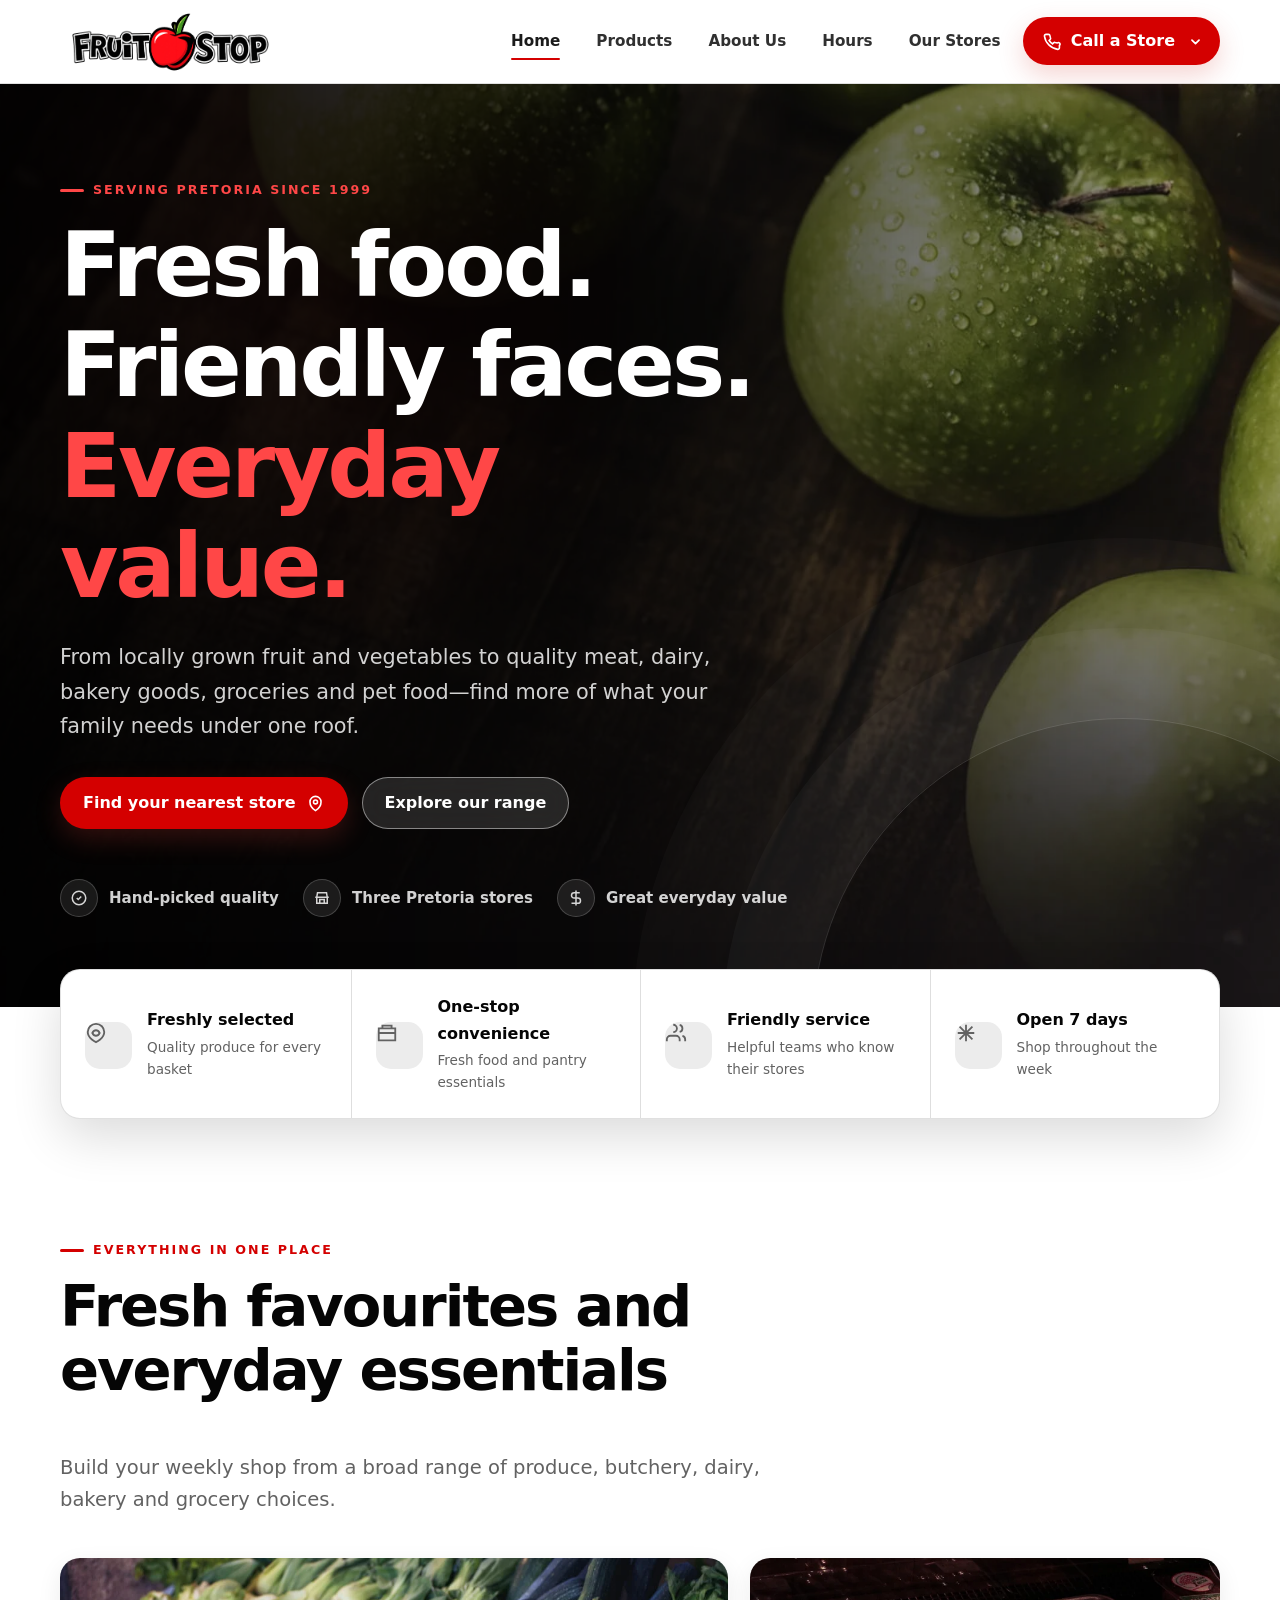
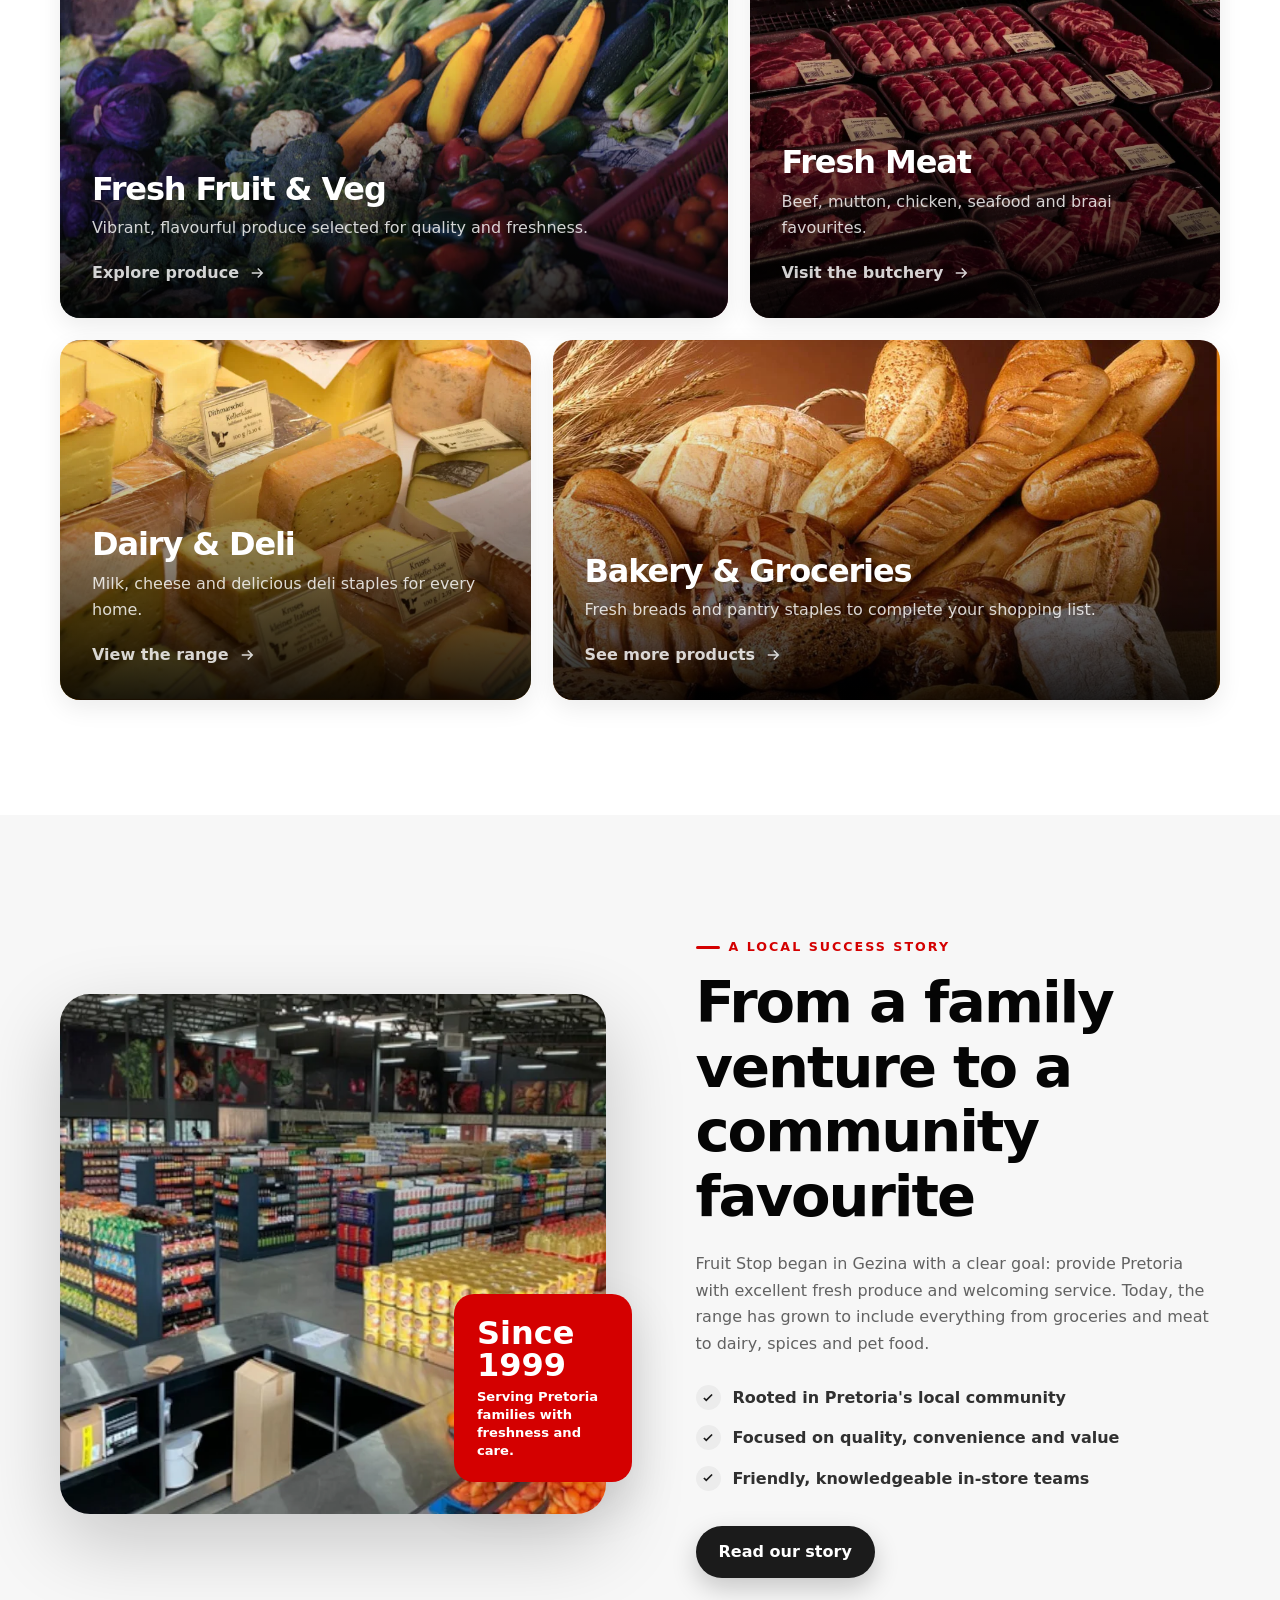
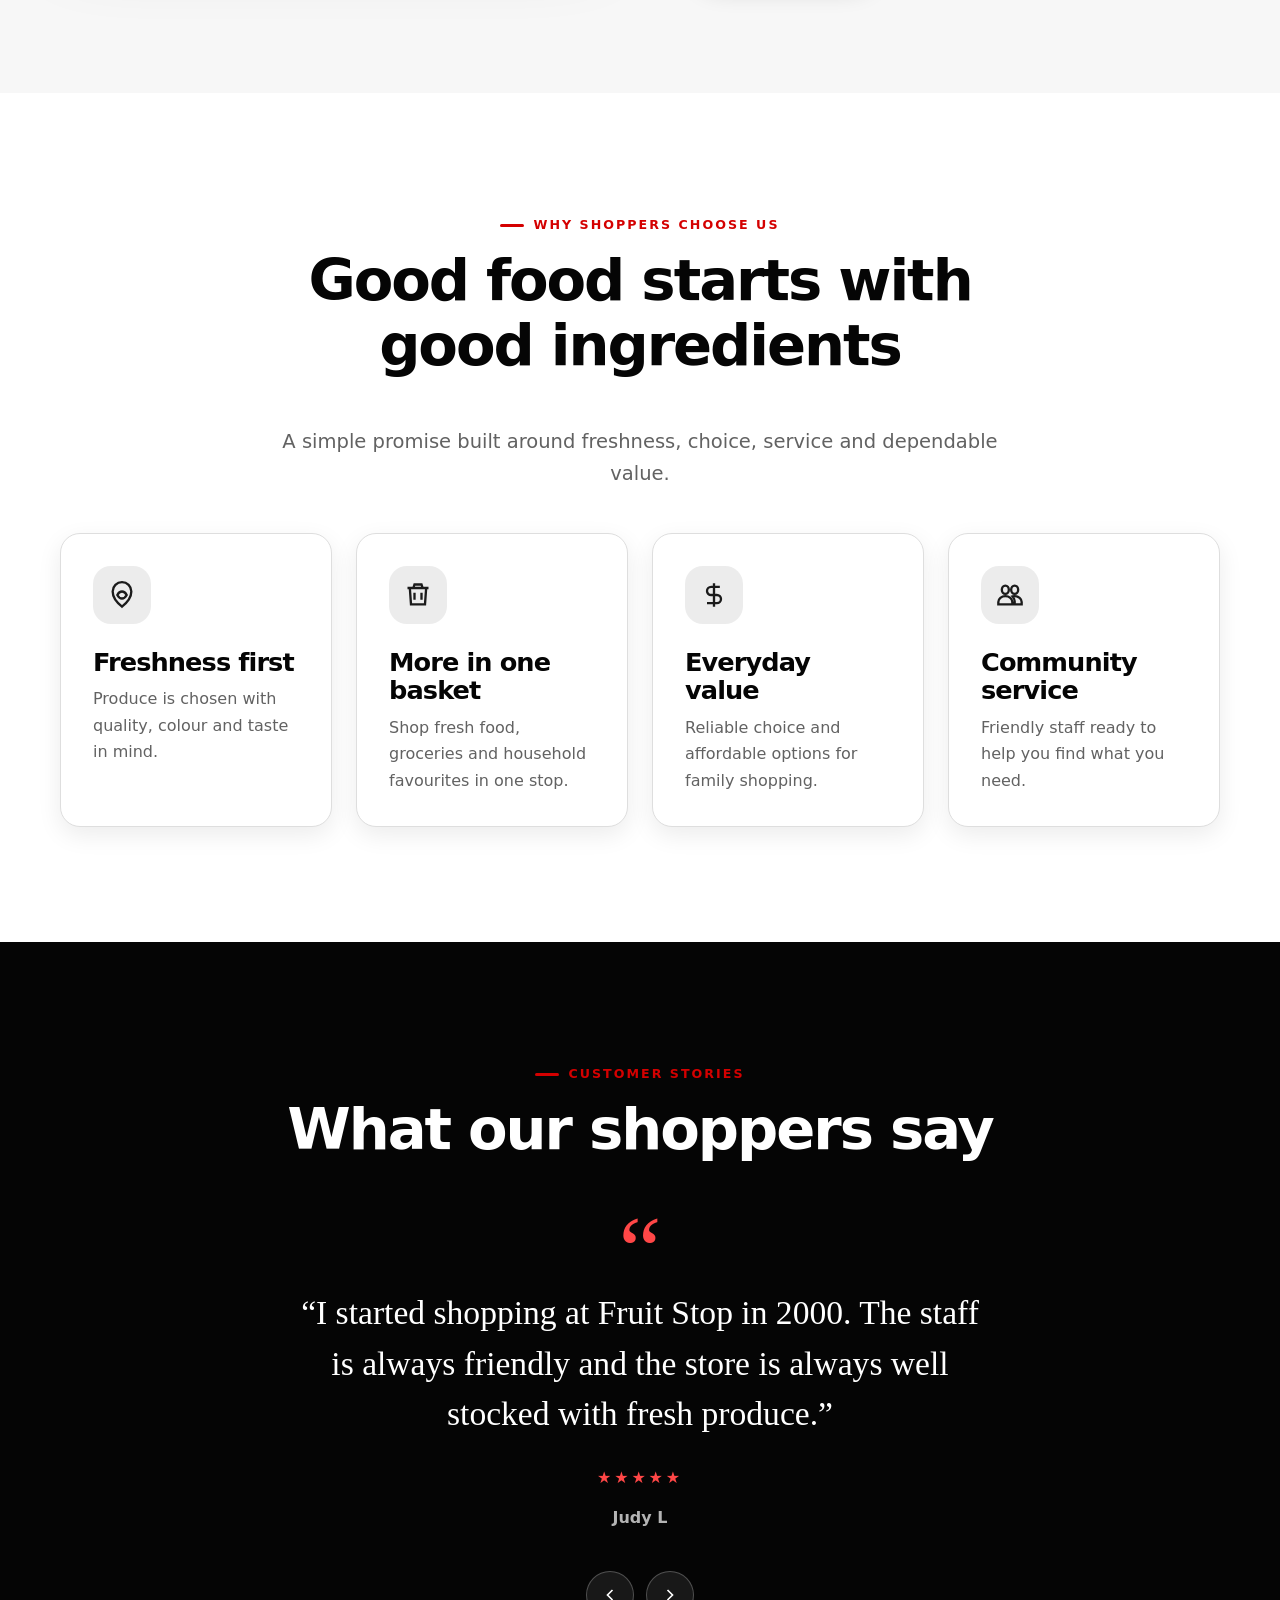
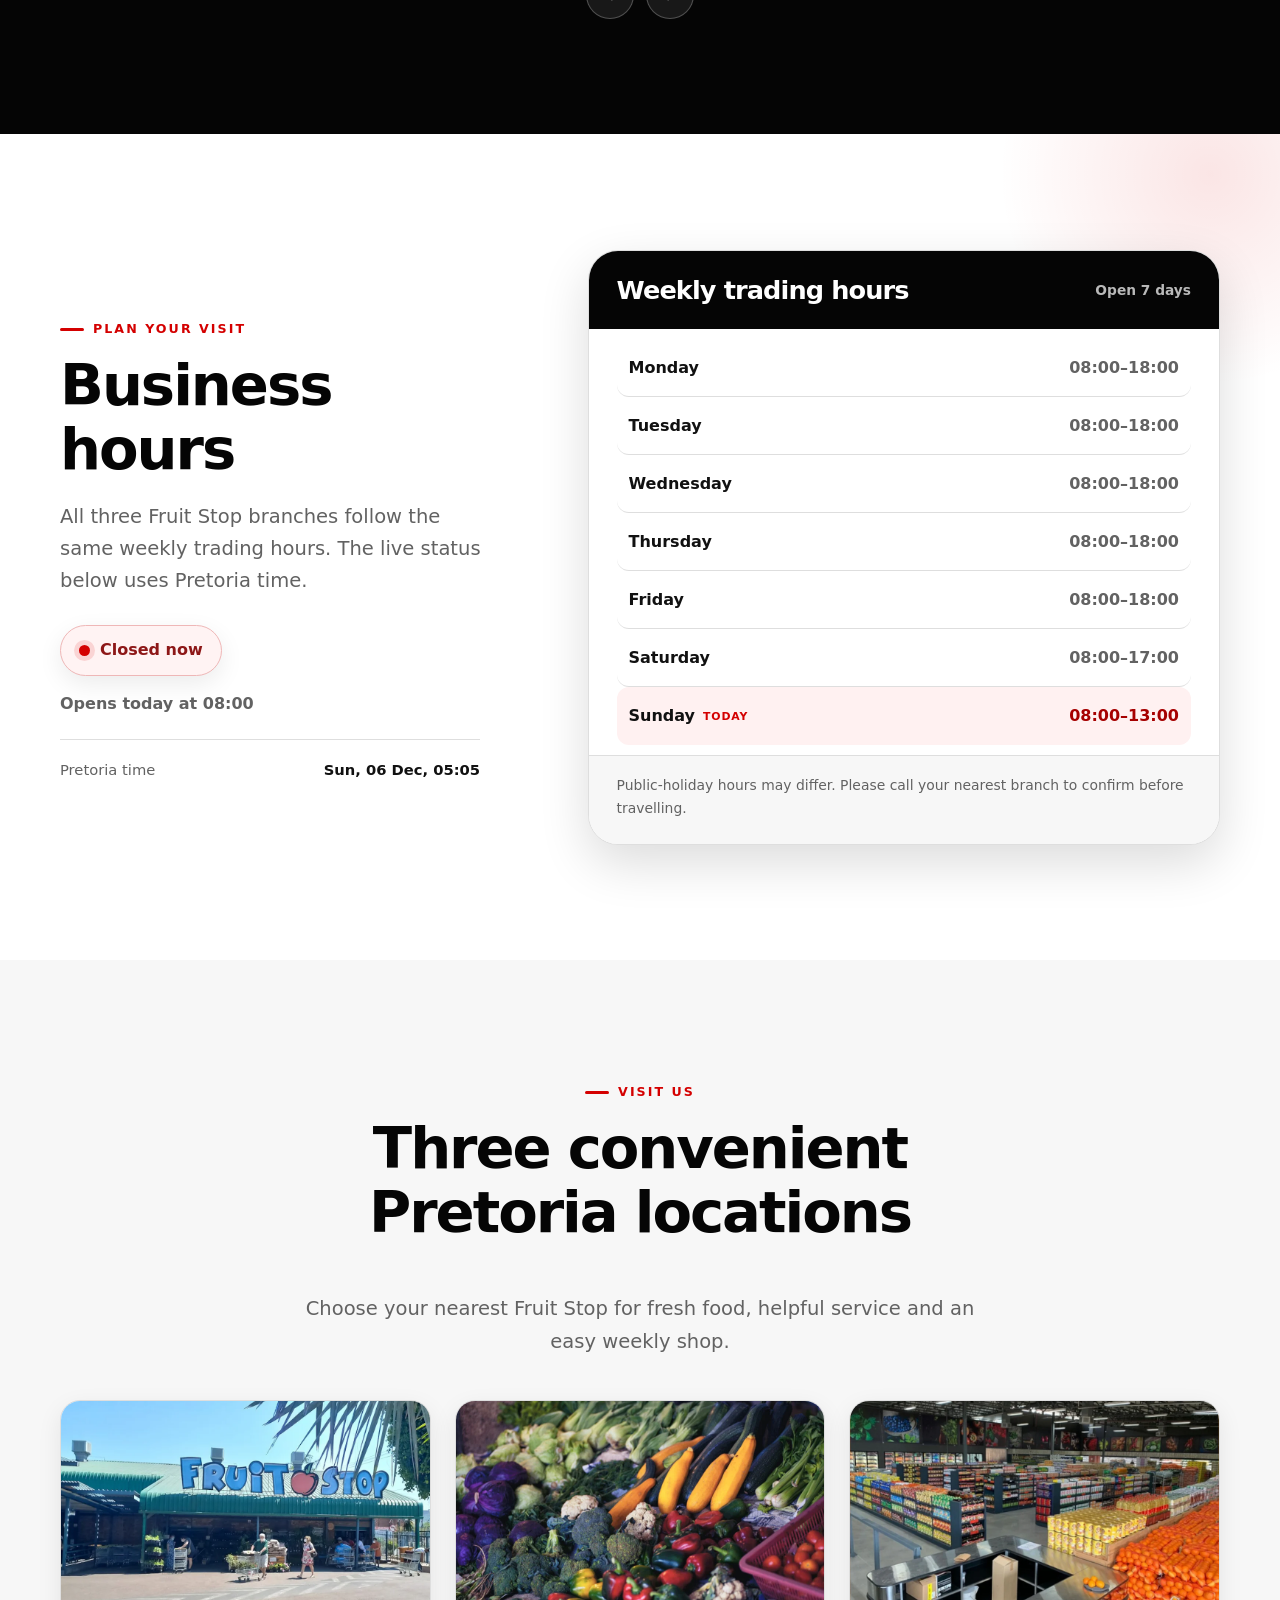
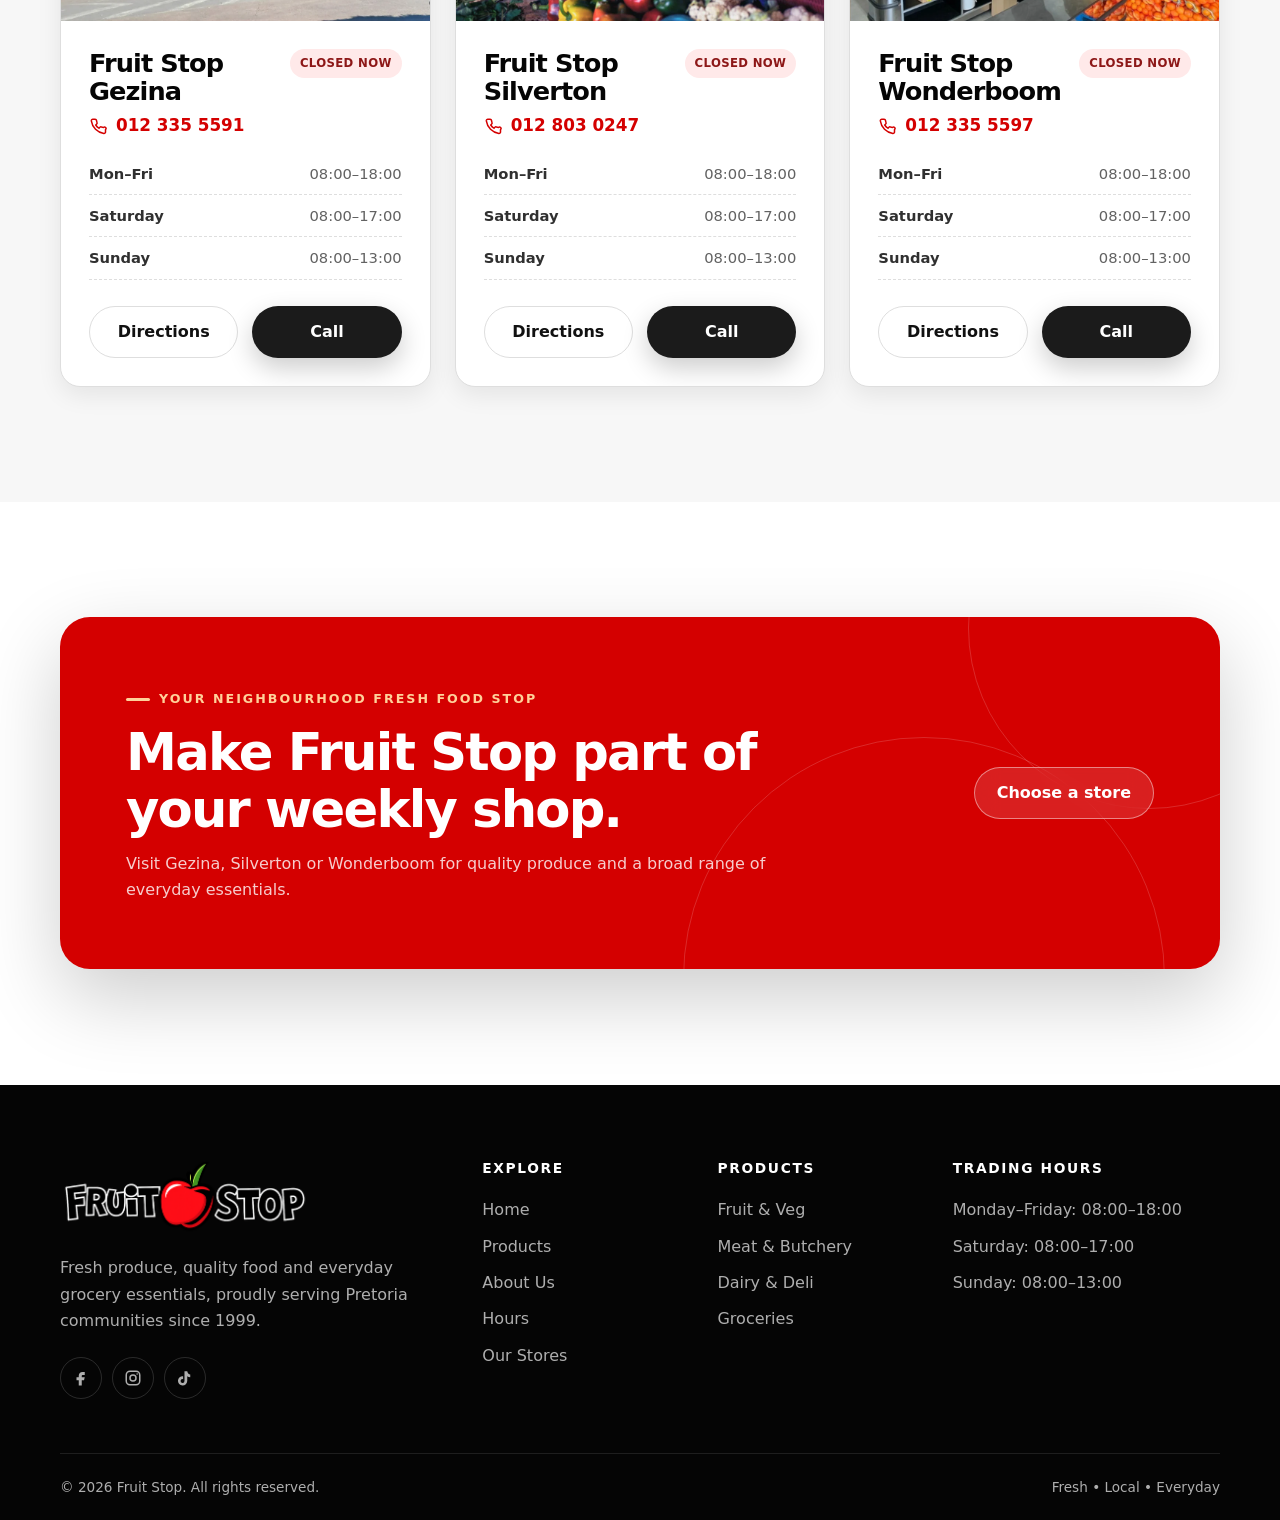
==== index.html @ d2c0989c "first commit" ====
<!doctype html>
<html lang="en-ZA">
<head>
  <meta charset="utf-8">
  <meta name="viewport" content="width=device-width, initial-scale=1">
  <title>Fruit Stop | Fresh Fruit, Veg, Meat & Groceries in Pretoria</title>
  <meta name="description" content="Fruit Stop is Pretoria's one-stop neighbourhood shop for fresh fruit and vegetables, quality meat, dairy, bakery goods, groceries and more.">
  <meta name="theme-color" content="#050505">
  <meta property="og:title" content="Fruit Stop | Fresh, Local, Everyday">
  <meta property="og:description" content="Fresh produce and everyday essentials across Gezina, Silverton and Wonderboom.">
  <meta property="og:type" content="website">
  <meta property="og:url" content="https://fruitstop.co.za/">
  <meta property="og:image" content="https://fruitstop.co.za/images/hero-apples.webp">
  <link rel="icon" href="images/favicon.ico" sizes="any">
  <link rel="icon" href="images/favicon.png" type="image/png">
  <link rel="apple-touch-icon" href="images/apple-touch-icon.png">
<link rel="stylesheet" href="style.css">
  <script defer src="script.js"></script>
</head>
<body>
  <a class="skip-link" href="#main-content">Skip to main content</a>

  <header class="site-header">
    <div class="header-inner">
      <a class="brand" href="index.html" aria-label="Fruit Stop home">
        <img src="images/fruit-stop-logo.png" alt="Fruit Stop">
      </a>

      <button class="menu-toggle" type="button" aria-expanded="false" aria-controls="site-navigation" aria-label="Open navigation menu" data-menu-toggle>
        <svg aria-hidden="true" viewBox="0 0 24 24" fill="none" stroke="currentColor" stroke-width="2" stroke-linecap="round"><path d="M4 7h16M4 12h16M4 17h16"/></svg>
      </button>

      <nav class="site-nav" id="site-navigation" aria-label="Main navigation" data-site-nav>
        <a href="index.html" aria-current="page">Home</a>
        <a href="products.html">Products</a>
        <a href="about.html">About Us</a>
        <a href="#business-hours">Hours</a>
        <a href="#branches">Our Stores</a>
        <div class="call-dropdown" data-call-dropdown>
          <button class="btn btn--red header-cta call-dropdown__toggle" type="button" aria-expanded="false" aria-haspopup="menu" aria-controls="branch-call-menu" data-call-toggle>
            <svg class="btn__icon" aria-hidden="true" viewBox="0 0 24 24" fill="none" stroke="currentColor" stroke-width="2"><path d="M22 16.92v3a2 2 0 0 1-2.18 2A19.79 19.79 0 0 1 3.09 5.18 2 2 0 0 1 5.08 3h3a2 2 0 0 1 2 1.72c.12.9.33 1.78.62 2.62a2 2 0 0 1-.45 2.11L9 10.7a16 16 0 0 0 4.3 4.3l1.25-1.25a2 2 0 0 1 2.11-.45c.84.29 1.72.5 2.62.62A2 2 0 0 1 22 16.92Z"/></svg>
            <span>Call a Store</span>
            <svg class="call-dropdown__chevron" aria-hidden="true" viewBox="0 0 24 24" fill="none" stroke="currentColor" stroke-width="2.4" stroke-linecap="round" stroke-linejoin="round"><path d="m7 10 5 5 5-5"/></svg>
          </button>
          <div class="call-dropdown__menu" id="branch-call-menu" role="menu" data-call-menu>
            <a href="tel:+27123355591" role="menuitem"><strong>Gezina</strong><span>012 335 5591</span></a>
            <a href="tel:+27128030247" role="menuitem"><strong>Silverton</strong><span>012 803 0247</span></a>
            <a href="tel:+27123355597" role="menuitem"><strong>Wonderboom</strong><span>012 335 5597</span></a>
          </div>
        </div>
      </nav>
    </div>
  </header>
  <button class="mobile-overlay" type="button" aria-label="Close navigation menu" data-mobile-overlay></button>

  <main id="main-content">
    <section class="hero">
      <div class="hero-inner">
        <div class="hero-content reveal">
          <span class="eyebrow">Serving Pretoria since 1999</span>
          <h1>Fresh food. Friendly faces. <span>Everyday value.</span></h1>
          <p class="hero-copy">From locally grown fruit and vegetables to quality meat, dairy, bakery goods, groceries and pet food—find more of what your family needs under one roof.</p>
          <div class="button-row">
            <a class="btn btn--red" href="#branches">
              Find your nearest store
              <svg class="btn__icon" aria-hidden="true" viewBox="0 0 24 24" fill="none" stroke="currentColor" stroke-width="2"><path d="M12 21s7-4.35 7-11a7 7 0 1 0-14 0c0 6.65 7 11 7 11Z"/><circle cx="12" cy="10" r="2.5"/></svg>
            </a>
            <a class="btn btn--light" href="products.html">Explore our range</a>
          </div>
          <div class="hero-meta" aria-label="Fruit Stop highlights">
            <div class="hero-meta__item"><span class="hero-meta__icon"><svg aria-hidden="true" viewBox="0 0 24 24" fill="none" stroke="currentColor" stroke-width="2"><path d="m9 12 2 2 4-4"/><circle cx="12" cy="12" r="9"/></svg></span>Hand-picked quality</div>
            <div class="hero-meta__item"><span class="hero-meta__icon"><svg aria-hidden="true" viewBox="0 0 24 24" fill="none" stroke="currentColor" stroke-width="2"><path d="M3 11h18M5 11l1-6h12l1 6M5 11v8h14v-8M9 19v-5h6v5"/></svg></span>Three Pretoria stores</div>
            <div class="hero-meta__item"><span class="hero-meta__icon"><svg aria-hidden="true" viewBox="0 0 24 24" fill="none" stroke="currentColor" stroke-width="2"><path d="M12 2v20M17 5H9.5a3.5 3.5 0 0 0 0 7h5a3.5 3.5 0 0 1 0 7H6"/></svg></span>Great everyday value</div>
          </div>
        </div>
      </div>
    </section>

    <div class="trust-strip">
      <div class="container trust-grid reveal">
        <div class="trust-item">
          <span class="trust-item__icon"><svg aria-hidden="true" viewBox="0 0 24 24" fill="none" stroke="currentColor" stroke-width="2"><path d="M12 2a9 9 0 0 0-9 9c0 7 9 11 9 11s9-4 9-11a9 9 0 0 0-9-9Z"/><path d="M8 12c2-4 6-4 8 0-2 4-6 4-8 0Z"/></svg></span>
          <div><strong>Freshly selected</strong><span>Quality produce for every basket</span></div>
        </div>
        <div class="trust-item">
          <span class="trust-item__icon"><svg aria-hidden="true" viewBox="0 0 24 24" fill="none" stroke="currentColor" stroke-width="2"><path d="M3 7h18v13H3zM7 7V4h10v3M3 12h18"/></svg></span>
          <div><strong>One-stop convenience</strong><span>Fresh food and pantry essentials</span></div>
        </div>
        <div class="trust-item">
          <span class="trust-item__icon"><svg aria-hidden="true" viewBox="0 0 24 24" fill="none" stroke="currentColor" stroke-width="2"><path d="M16 21v-2a4 4 0 0 0-4-4H6a4 4 0 0 0-4 4v2M9 11a4 4 0 1 0 0-8M22 21v-2a4 4 0 0 0-3-3.87M16 3.13a4 4 0 0 1 0 7.75"/></svg></span>
          <div><strong>Friendly service</strong><span>Helpful teams who know their stores</span></div>
        </div>
        <div class="trust-item">
          <span class="trust-item__icon"><svg aria-hidden="true" viewBox="0 0 24 24" fill="none" stroke="currentColor" stroke-width="2"><path d="M3 12h18M12 3v18M5 5l14 14M19 5 5 19"/></svg></span>
          <div><strong>Open 7 days</strong><span>Shop throughout the week</span></div>
        </div>
      </div>
    </div>

    <section class="section">
      <div class="container">
        <div class="section-heading reveal">
          <span class="eyebrow">Everything in one place</span>
          <h2>Fresh favourites and everyday essentials</h2>
          <p class="lead">Build your weekly shop from a broad range of produce, butchery, dairy, bakery and grocery choices.</p>
        </div>

        <div class="category-grid">
          <a class="category-card reveal" href="products.html#produce">
            <img src="images/fresh-produce.webp" alt="Colourful fresh vegetables on display" width="1000" height="600" loading="lazy">
            <div class="category-card__content"><h3>Fresh Fruit &amp; Veg</h3><p>Vibrant, flavourful produce selected for quality and freshness.</p><span class="text-link">Explore produce <svg aria-hidden="true" viewBox="0 0 24 24" fill="none" stroke="currentColor" stroke-width="2"><path d="M5 12h14M13 6l6 6-6 6"/></svg></span></div>
          </a>
          <a class="category-card reveal" href="products.html#meat">
            <img src="images/fresh-meat.webp" alt="Fresh packaged meat in a butchery display" width="1000" height="600" loading="lazy">
            <div class="category-card__content"><h3>Fresh Meat</h3><p>Beef, mutton, chicken, seafood and braai favourites.</p><span class="text-link">Visit the butchery <svg aria-hidden="true" viewBox="0 0 24 24" fill="none" stroke="currentColor" stroke-width="2"><path d="M5 12h14M13 6l6 6-6 6"/></svg></span></div>
          </a>
          <a class="category-card reveal" href="products.html#dairy">
            <img src="images/dairy-cheese.webp" alt="A selection of cheeses" width="1000" height="600" loading="lazy">
            <div class="category-card__content"><h3>Dairy &amp; Deli</h3><p>Milk, cheese and delicious deli staples for every home.</p><span class="text-link">View the range <svg aria-hidden="true" viewBox="0 0 24 24" fill="none" stroke="currentColor" stroke-width="2"><path d="M5 12h14M13 6l6 6-6 6"/></svg></span></div>
          </a>
          <a class="category-card reveal" href="products.html#bakery">
            <img src="images/bakery.webp" alt="A basket filled with freshly baked bread" width="1000" height="600" loading="lazy">
            <div class="category-card__content"><h3>Bakery &amp; Groceries</h3><p>Fresh breads and pantry staples to complete your shopping list.</p><span class="text-link">See more products <svg aria-hidden="true" viewBox="0 0 24 24" fill="none" stroke="currentColor" stroke-width="2"><path d="M5 12h14M13 6l6 6-6 6"/></svg></span></div>
          </a>
        </div>
      </div>
    </section>

    <section class="section section--soft">
      <div class="container split">
        <div class="split__media reveal">
          <img src="images/store-wonderboom.webp" alt="Fruit Stop store interior with neatly stocked shelves and fresh produce" width="1000" height="600" loading="lazy">
          <div class="image-badge"><strong>Since 1999</strong><span>Serving Pretoria families with freshness and care.</span></div>
        </div>
        <div class="split__content reveal">
          <span class="eyebrow">A local success story</span>
          <h2>From a family venture to a community favourite</h2>
          <p>Fruit Stop began in Gezina with a clear goal: provide Pretoria with excellent fresh produce and welcoming service. Today, the range has grown to include everything from groceries and meat to dairy, spices and pet food.</p>
          <ul class="check-list">
            <li><span class="check-list__icon"><svg aria-hidden="true" viewBox="0 0 24 24" fill="none" stroke="currentColor" stroke-width="3"><path d="m5 12 4 4L19 6"/></svg></span>Rooted in Pretoria's local community</li>
            <li><span class="check-list__icon"><svg aria-hidden="true" viewBox="0 0 24 24" fill="none" stroke="currentColor" stroke-width="3"><path d="m5 12 4 4L19 6"/></svg></span>Focused on quality, convenience and value</li>
            <li><span class="check-list__icon"><svg aria-hidden="true" viewBox="0 0 24 24" fill="none" stroke="currentColor" stroke-width="3"><path d="m5 12 4 4L19 6"/></svg></span>Friendly, knowledgeable in-store teams</li>
          </ul>
          <a class="btn" href="about.html">Read our story</a>
        </div>
      </div>
    </section>

    <section class="section">
      <div class="container">
        <div class="section-heading section-heading--center reveal">
          <span class="eyebrow">Why shoppers choose us</span>
          <h2>Good food starts with good ingredients</h2>
          <p class="lead">A simple promise built around freshness, choice, service and dependable value.</p>
        </div>
        <div class="grid grid--4">
          <article class="value-card reveal"><span class="value-card__icon"><svg aria-hidden="true" viewBox="0 0 24 24" fill="none" stroke="currentColor" stroke-width="2"><path d="M12 22c5-4 8-8 8-13a8 8 0 0 0-16 0c0 5 3 9 8 13Z"/><path d="M8 12c2-4 6-4 8 0-2 4-6 4-8 0Z"/></svg></span><h3>Freshness first</h3><p>Produce is chosen with quality, colour and taste in mind.</p></article>
          <article class="value-card reveal"><span class="value-card__icon"><svg aria-hidden="true" viewBox="0 0 24 24" fill="none" stroke="currentColor" stroke-width="2"><path d="M3 6h18M5 6l1 14h12l1-14M9 10v6M15 10v6M8 6l1-3h6l1 3"/></svg></span><h3>More in one basket</h3><p>Shop fresh food, groceries and household favourites in one stop.</p></article>
          <article class="value-card reveal"><span class="value-card__icon"><svg aria-hidden="true" viewBox="0 0 24 24" fill="none" stroke="currentColor" stroke-width="2"><path d="M12 2v20M17 5H9.5a3.5 3.5 0 0 0 0 7h5a3.5 3.5 0 0 1 0 7H6"/></svg></span><h3>Everyday value</h3><p>Reliable choice and affordable options for family shopping.</p></article>
          <article class="value-card reveal"><span class="value-card__icon"><svg aria-hidden="true" viewBox="0 0 24 24" fill="none" stroke="currentColor" stroke-width="2"><path d="M16 11c1.66 0 3-1.57 3-3.5S17.66 4 16 4s-3 1.57-3 3.5 1.34 3.5 3 3.5ZM8 11c1.66 0 3-1.57 3-3.5S9.66 4 8 4 5 5.57 5 7.5 6.34 11 8 11ZM8 13c-3.33 0-6 2.24-6 5v2h12v-2c0-2.76-2.67-5-6-5ZM16 13c-.61 0-1.18.08-1.71.23A6.19 6.19 0 0 1 16 18v2h6v-2c0-2.76-2.67-5-6-5Z"/></svg></span><h3>Community service</h3><p>Friendly staff ready to help you find what you need.</p></article>
        </div>
      </div>
    </section>

    <section class="section section--dark" aria-labelledby="reviews-title">
      <div class="container">
        <div class="section-heading section-heading--center reveal"><span class="eyebrow">Customer stories</span><h2 id="reviews-title">What our shoppers say</h2></div>
        <div class="testimonial-shell reveal">
          <div class="testimonial-slider" aria-live="polite">
            <div class="testimonial-track" data-testimonial-track>
              <article class="testimonial"><div class="quote-mark" aria-hidden="true">“</div><blockquote>“I started shopping at Fruit Stop in 2000. The staff is always friendly and the store is always well stocked with fresh produce.”</blockquote><div class="stars" aria-label="5 out of 5 stars">★★★★★</div><cite>Judy L</cite></article>
              <article class="testimonial"><div class="quote-mark" aria-hidden="true">“</div><blockquote>“Clean, well laid out and very reasonably priced. The reward system adds even more value to an affordable shopping experience.”</blockquote><div class="stars" aria-label="5 out of 5 stars">★★★★★</div><cite>Belinda LR</cite></article>
              <article class="testimonial"><div class="quote-mark" aria-hidden="true">“</div><blockquote>“Fruit Stop helped me prepare a fruit basket at short notice. What service and friendliness—it was a pleasure doing business with them.”</blockquote><div class="stars" aria-label="5 out of 5 stars">★★★★★</div><cite>ClickMode SA</cite></article>
            </div>
          </div>
          <div class="slider-controls">
            <button class="slider-btn" type="button" aria-label="Previous testimonial" data-testimonial-prev><svg aria-hidden="true" viewBox="0 0 24 24" fill="none" stroke="currentColor" stroke-width="2"><path d="m15 18-6-6 6-6"/></svg></button>
            <button class="slider-btn" type="button" aria-label="Next testimonial" data-testimonial-next><svg aria-hidden="true" viewBox="0 0 24 24" fill="none" stroke="currentColor" stroke-width="2"><path d="m9 18 6-6-6-6"/></svg></button>
          </div>
        </div>
      </div>
    </section>


    <section class="section business-hours-section" id="business-hours" aria-labelledby="business-hours-title">
      <div class="container hours-layout">
        <div class="hours-intro reveal">
          <span class="eyebrow">Plan your visit</span>
          <h2 id="business-hours-title">Business hours</h2>
          <p class="lead">All three Fruit Stop branches follow the same weekly trading hours. The live status below uses Pretoria time.</p>
          <div class="open-status" data-open-status aria-live="polite" aria-atomic="true">
            <span class="status-dot" aria-hidden="true"></span>
            <strong data-status-label>See today’s hours</strong>
          </div>
          <p class="status-detail" data-status-detail>Times shown in South African Standard Time.</p>
          <p class="status-time"><span>Pretoria time</span><strong data-local-time>Loading current time…</strong></p>
        </div>

        <div class="hours-card reveal">
          <div class="hours-card__header"><h3>Weekly trading hours</h3><span>Open 7 days</span></div>
          <div class="hours-list" aria-label="Weekly business hours">
            <div class="hours-row" data-hours-day="monday"><strong>Monday</strong><span>08:00–18:00</span></div>
            <div class="hours-row" data-hours-day="tuesday"><strong>Tuesday</strong><span>08:00–18:00</span></div>
            <div class="hours-row" data-hours-day="wednesday"><strong>Wednesday</strong><span>08:00–18:00</span></div>
            <div class="hours-row" data-hours-day="thursday"><strong>Thursday</strong><span>08:00–18:00</span></div>
            <div class="hours-row" data-hours-day="friday"><strong>Friday</strong><span>08:00–18:00</span></div>
            <div class="hours-row" data-hours-day="saturday"><strong>Saturday</strong><span>08:00–17:00</span></div>
            <div class="hours-row" data-hours-day="sunday"><strong>Sunday</strong><span>08:00–13:00</span></div>
          </div>
          <p class="hours-note">Public-holiday hours may differ. Please call your nearest branch to confirm before travelling.</p>
        </div>
      </div>
    </section>

    <section class="section section--soft" id="branches">
      <div class="container">
        <div class="section-heading section-heading--center reveal"><span class="eyebrow">Visit us</span><h2>Three convenient Pretoria locations</h2><p class="lead">Choose your nearest Fruit Stop for fresh food, helpful service and an easy weekly shop.</p></div>
        <div class="grid grid--3">
          <article class="branch-card reveal">
            <div class="branch-card__image"><img src="images/store-gezina.webp" alt="Fruit Stop Gezina storefront" width="1000" height="600" loading="lazy"></div>
            <div class="branch-card__body"><div class="branch-card__heading"><h3>Fruit Stop Gezina</h3><span class="branch-status" data-branch-status>See hours</span></div><a class="branch-phone" href="tel:+27123355591"><svg aria-hidden="true" viewBox="0 0 24 24" fill="none" stroke="currentColor" stroke-width="2"><path d="M22 16.92v3a2 2 0 0 1-2.18 2A19.79 19.79 0 0 1 3.09 5.18 2 2 0 0 1 5.08 3h3a2 2 0 0 1 2 1.72c.12.9.33 1.78.62 2.62a2 2 0 0 1-.45 2.11L9 10.7a16 16 0 0 0 4.3 4.3l1.25-1.25a2 2 0 0 1 2.11-.45c.84.29 1.72.5 2.62.62A2 2 0 0 1 22 16.92Z"/></svg>012 335 5591</a><div class="hours"><div><strong>Mon–Fri</strong><span>08:00–18:00</span></div><div><strong>Saturday</strong><span>08:00–17:00</span></div><div><strong>Sunday</strong><span>08:00–13:00</span></div></div><div class="button-row"><a class="btn btn--outline" href="https://www.google.com/maps/search/?api=1&query=Fruit+Stop+Gezina+Pretoria" target="_blank" rel="noopener">Directions</a><a class="btn" href="tel:+27123355591">Call</a></div></div>
          </article>
          <article class="branch-card reveal">
            <div class="branch-card__image"><img src="images/fresh-produce.webp" alt="Fresh produce display representing Fruit Stop Silverton" width="1000" height="600" loading="lazy"></div>
            <div class="branch-card__body"><div class="branch-card__heading"><h3>Fruit Stop Silverton</h3><span class="branch-status" data-branch-status>See hours</span></div><a class="branch-phone" href="tel:+27128030247"><svg aria-hidden="true" viewBox="0 0 24 24" fill="none" stroke="currentColor" stroke-width="2"><path d="M22 16.92v3a2 2 0 0 1-2.18 2A19.79 19.79 0 0 1 3.09 5.18 2 2 0 0 1 5.08 3h3a2 2 0 0 1 2 1.72c.12.9.33 1.78.62 2.62a2 2 0 0 1-.45 2.11L9 10.7a16 16 0 0 0 4.3 4.3l1.25-1.25a2 2 0 0 1 2.11-.45c.84.29 1.72.5 2.62.62A2 2 0 0 1 22 16.92Z"/></svg>012 803 0247</a><div class="hours"><div><strong>Mon–Fri</strong><span>08:00–18:00</span></div><div><strong>Saturday</strong><span>08:00–17:00</span></div><div><strong>Sunday</strong><span>08:00–13:00</span></div></div><div class="button-row"><a class="btn btn--outline" href="https://www.google.com/maps/search/?api=1&query=Fruit+Stop+Silverton+Pretoria" target="_blank" rel="noopener">Directions</a><a class="btn" href="tel:+27128030247">Call</a></div></div>
          </article>
          <article class="branch-card reveal">
            <div class="branch-card__image"><img src="images/store-wonderboom.webp" alt="Fruit Stop Wonderboom store interior" width="1000" height="600" loading="lazy"></div>
            <div class="branch-card__body"><div class="branch-card__heading"><h3>Fruit Stop Wonderboom</h3><span class="branch-status" data-branch-status>See hours</span></div><a class="branch-phone" href="tel:+27123355597"><svg aria-hidden="true" viewBox="0 0 24 24" fill="none" stroke="currentColor" stroke-width="2"><path d="M22 16.92v3a2 2 0 0 1-2.18 2A19.79 19.79 0 0 1 3.09 5.18 2 2 0 0 1 5.08 3h3a2 2 0 0 1 2 1.72c.12.9.33 1.78.62 2.62a2 2 0 0 1-.45 2.11L9 10.7a16 16 0 0 0 4.3 4.3l1.25-1.25a2 2 0 0 1 2.11-.45c.84.29 1.72.5 2.62.62A2 2 0 0 1 22 16.92Z"/></svg>012 335 5597</a><div class="hours"><div><strong>Mon–Fri</strong><span>08:00–18:00</span></div><div><strong>Saturday</strong><span>08:00–17:00</span></div><div><strong>Sunday</strong><span>08:00–13:00</span></div></div><div class="button-row"><a class="btn btn--outline" href="https://www.google.com/maps/search/?api=1&query=Fruit+Stop+Wonderboom+Pretoria" target="_blank" rel="noopener">Directions</a><a class="btn" href="tel:+27123355597">Call</a></div></div>
          </article>
        </div>
      </div>
    </section>

    <section class="section">
      <div class="container"><div class="cta-panel reveal"><div><span class="eyebrow" style="color:#ffd19a">Your neighbourhood fresh food stop</span><h2>Make Fruit Stop part of your weekly shop.</h2><p>Visit Gezina, Silverton or Wonderboom for quality produce and a broad range of everyday essentials.</p></div><a class="btn btn--light" href="#branches">Choose a store</a></div></div>
    </section>
  </main>

  <footer class="site-footer">
    <div class="container footer-grid">
      <div><img class="footer-brand" src="images/fruit-stop-logo.png" alt="Fruit Stop"><p class="footer-about">Fresh produce, quality food and everyday grocery essentials, proudly serving Pretoria communities since 1999.</p><div class="social-links" aria-label="Social media"><a href="https://www.facebook.com/profile.php?id=61585774096047" target="_blank" rel="noopener" aria-label="Facebook"><svg aria-hidden="true" viewBox="0 0 24 24" fill="currentColor"><path d="M14 8h3V4h-3c-3 0-5 2-5 5v2H6v4h3v7h4v-7h3l1-4h-4V9c0-.7.3-1 1-1Z"/></svg></a><a href="https://www.instagram.com/fruit_stop99/" target="_blank" rel="noopener" aria-label="Instagram"><svg aria-hidden="true" viewBox="0 0 24 24" fill="none" stroke="currentColor" stroke-width="2"><rect x="3" y="3" width="18" height="18" rx="5"/><circle cx="12" cy="12" r="4"/><circle cx="17.5" cy="6.5" r="1" fill="currentColor" stroke="none"/></svg></a><a href="https://www.tiktok.com/@fruitstop99" target="_blank" rel="noopener" aria-label="TikTok"><svg aria-hidden="true" viewBox="0 0 24 24" fill="currentColor"><path d="M15 3c.4 2.5 1.8 4 4 4.3V11c-1.5 0-2.9-.5-4-1.3v6.1A6.2 6.2 0 1 1 9.5 9.7v3.8a2.6 2.6 0 1 0 1.8 2.5V3H15Z"/></svg></a></div></div>
      <div><div class="footer-title">Explore</div><ul class="footer-links"><li><a href="index.html">Home</a></li><li><a href="products.html">Products</a></li><li><a href="about.html">About Us</a></li><li><a href="#business-hours">Hours</a></li><li><a href="#branches">Our Stores</a></li></ul></div>
      <div><div class="footer-title">Products</div><ul class="footer-links"><li><a href="products.html#produce">Fruit &amp; Veg</a></li><li><a href="products.html#meat">Meat &amp; Butchery</a></li><li><a href="products.html#dairy">Dairy &amp; Deli</a></li><li><a href="products.html#groceries">Groceries</a></li></ul></div>
      <div><div class="footer-title">Trading hours</div><ul class="footer-links"><li>Monday–Friday: 08:00–18:00</li><li>Saturday: 08:00–17:00</li><li>Sunday: 08:00–13:00</li></ul></div>
    </div>
    <div class="container footer-bottom"><span>© <span data-current-year></span> Fruit Stop. All rights reserved.</span><span>Fresh • Local • Everyday</span></div>
  </footer>
</body>
</html>
---- style.css ----
/* =========================================================
   Fruit Stop — Modern Static Website
   Organised into: variables, reset, layout, components,
   page sections, utilities and responsive rules.
   ========================================================= */

:root {
  --black-950: #050505;
  --black-900: #111111;
  --black-800: #1b1b1b;
  --black-700: #2b2b2b;
  --black-600: #3a3a3a;
  --grey-100: #ececec;
  --grey-050: #f7f7f7;
  --red-700: #a60000;
  --red-600: #d40000;
  --red-500: #f22525;
  --red-400: #ff4747;
  --white: #ffffff;
  --ink: #151515;
  --muted: #626262;
  --line: #dedede;
  --shadow-sm: 0 8px 24px rgba(0, 0, 0, 0.08);
  --shadow-md: 0 18px 50px rgba(0, 0, 0, 0.14);
  --shadow-lg: 0 28px 80px rgba(0, 0, 0, 0.2);
  --radius-sm: 12px;
  --radius-md: 20px;
  --radius-lg: 30px;
  --container: min(1160px, calc(100% - 40px));
  --header-height: 84px;
  --transition: 220ms ease;
}

* {
  box-sizing: border-box;
}

html {
  scroll-behavior: smooth;
  scroll-padding-top: calc(var(--header-height) + 24px);
}

body {
  margin: 0;
  overflow-x: clip;
  background: var(--white);
  color: var(--ink);
  font-family: Inter, ui-sans-serif, system-ui, -apple-system, BlinkMacSystemFont, "Segoe UI", sans-serif;
  font-size: 16px;
  line-height: 1.65;
  text-rendering: optimizeLegibility;
}

body.menu-open {
  overflow: hidden;
}

img,
svg {
  display: block;
  max-width: 100%;
}

img {
  height: auto;
}

a {
  color: inherit;
  text-decoration: none;
}

button,
input,
textarea,
select {
  font: inherit;
}

button,
a {
  -webkit-tap-highlight-color: transparent;
}

h1,
h2,
h3,
h4,
p,
ul,
blockquote {
  margin-top: 0;
}

h1,
h2,
h3,
h4 {
  color: var(--black-950);
  font-weight: 800;
  line-height: 1.12;
  letter-spacing: -0.035em;
}

h1 {
  font-size: clamp(3rem, 7vw, 6.5rem);
}

h2 {
  font-size: clamp(2.15rem, 4.5vw, 4rem);
}

h3 {
  font-size: clamp(1.25rem, 2vw, 1.65rem);
}

p:last-child {
  margin-bottom: 0;
}

::selection {
  background: var(--black-800);
  color: var(--white);
}

:focus-visible {
  outline: 3px solid var(--red-400);
  outline-offset: 4px;
}

.skip-link {
  position: fixed;
  z-index: 9999;
  top: 10px;
  left: 10px;
  padding: 12px 18px;
  border-radius: 999px;
  background: var(--black-950);
  color: var(--white);
  transform: translateY(-160%);
  transition: transform var(--transition);
}

.skip-link:focus {
  transform: translateY(0);
}

.container {
  width: var(--container);
  margin-inline: auto;
}

.section {
  padding-block: clamp(76px, 9vw, 128px);
}

.section--soft {
  background: var(--grey-050);
}

.section--dark {
  position: relative;
  overflow: hidden;
  background: var(--black-950);
  color: rgba(255, 255, 255, 0.82);
}

.section--dark h2,
.section--dark h3 {
  color: var(--white);
}

.section-heading {
  max-width: 720px;
  margin-bottom: 42px;
}

.section-heading--center {
  margin-inline: auto;
  text-align: center;
}

.eyebrow {
  display: inline-flex;
  align-items: center;
  gap: 9px;
  margin-bottom: 14px;
  color: var(--red-600);
  font-size: 0.79rem;
  font-weight: 900;
  letter-spacing: 0.16em;
  text-transform: uppercase;
}

.eyebrow::before {
  width: 24px;
  height: 3px;
  border-radius: 99px;
  background: currentColor;
  content: "";
}

.lead {
  color: var(--muted);
  font-size: clamp(1.05rem, 1.6vw, 1.22rem);
}

.grid {
  display: grid;
  gap: 24px;
}

.grid--2 {
  grid-template-columns: repeat(2, minmax(0, 1fr));
}

.grid--3 {
  grid-template-columns: repeat(3, minmax(0, 1fr));
}

.grid--4 {
  grid-template-columns: repeat(4, minmax(0, 1fr));
}

.button-row {
  display: flex;
  flex-wrap: wrap;
  gap: 14px;
}

.btn {
  display: inline-flex;
  min-height: 52px;
  align-items: center;
  justify-content: center;
  gap: 10px;
  padding: 13px 22px;
  border: 1px solid transparent;
  border-radius: 999px;
  background: var(--black-800);
  color: var(--white);
  font-weight: 800;
  line-height: 1;
  box-shadow: 0 10px 26px rgba(0, 0, 0, 0.2);
  transition: transform var(--transition), background var(--transition), box-shadow var(--transition), border-color var(--transition);
}

.btn:hover {
  background: var(--black-700);
  box-shadow: 0 14px 34px rgba(0, 0, 0, 0.28);
  transform: translateY(-2px);
}

.btn--red {
  background: var(--red-600);
  box-shadow: 0 10px 26px rgba(211, 59, 50, 0.22);
}

.btn--red:hover {
  background: var(--red-700);
  box-shadow: 0 14px 34px rgba(211, 59, 50, 0.3);
}

.btn--light {
  border-color: rgba(255, 255, 255, 0.45);
  background: rgba(255, 255, 255, 0.12);
  box-shadow: none;
  backdrop-filter: blur(12px);
}

.btn--light:hover {
  border-color: var(--white);
  background: var(--white);
  color: var(--black-950);
}

.btn--outline {
  border-color: var(--line);
  background: var(--white);
  color: var(--black-900);
  box-shadow: none;
}

.btn--outline:hover {
  border-color: var(--black-800);
  background: var(--grey-050);
  box-shadow: none;
}

.btn__icon {
  width: 19px;
  height: 19px;
  flex: none;
}

/* Header */
.site-header {
  position: sticky;
  z-index: 1000;
  top: 0;
  height: var(--header-height);
  border-bottom: 1px solid rgba(0, 0, 0, 0.12);
  background: rgba(255, 255, 255, 0.9);
  backdrop-filter: blur(18px);
}

.header-inner {
  display: flex;
  width: var(--container);
  height: 100%;
  align-items: center;
  justify-content: space-between;
  margin-inline: auto;
  gap: 30px;
}

.brand {
  display: inline-flex;
  width: 220px;
  flex: none;
  align-items: center;
}

.brand img {
  width: 100%;
  max-height: 64px;
  object-fit: contain;
}

.site-nav {
  display: flex;
  align-items: center;
  gap: 8px;
}

.site-nav a:not(.btn) {
  position: relative;
  padding: 12px 14px;
  color: #303030;
  font-size: 0.95rem;
  font-weight: 750;
  transition: color var(--transition);
}

.site-nav a:not(.btn)::after {
  position: absolute;
  right: 14px;
  bottom: 6px;
  left: 14px;
  height: 2px;
  border-radius: 99px;
  background: var(--red-600);
  content: "";
  transform: scaleX(0);
  transform-origin: left;
  transition: transform var(--transition);
}

.site-nav a:not(.btn):hover,
.site-nav a[aria-current="page"] {
  color: var(--black-800);
}

.site-nav a:not(.btn):hover::after,
.site-nav a[aria-current="page"]::after {
  transform: scaleX(1);
}

/* Navbar call dropdown */
.call-dropdown {
  position: relative;
  flex: none;
}

.call-dropdown__toggle {
  min-height: 48px;
  padding-inline: 18px 15px;
  cursor: pointer;
}

.call-dropdown__chevron {
  width: 17px;
  height: 17px;
  margin-left: 2px;
  transition: transform var(--transition);
}

.call-dropdown.is-open .call-dropdown__chevron {
  transform: rotate(180deg);
}

.call-dropdown__menu {
  position: absolute;
  z-index: 1010;
  top: calc(100% + 12px);
  right: 0;
  display: grid;
  width: 280px;
  padding: 9px;
  border: 1px solid var(--line);
  border-radius: 18px;
  background: var(--white);
  box-shadow: var(--shadow-md);
  opacity: 0;
  visibility: hidden;
  transform: translateY(-8px);
  transition: opacity var(--transition), transform var(--transition), visibility var(--transition);
}

.call-dropdown.is-open .call-dropdown__menu {
  opacity: 1;
  visibility: visible;
  transform: translateY(0);
}

.site-nav .call-dropdown__menu a {
  display: grid;
  grid-template-columns: 1fr auto;
  align-items: center;
  gap: 16px;
  padding: 12px 13px;
  border-radius: 12px;
  color: var(--ink);
  font-size: 0.94rem;
  line-height: 1.25;
  transition: background var(--transition), color var(--transition);
}

.site-nav .call-dropdown__menu a::after {
  display: none;
}

.site-nav .call-dropdown__menu a:hover,
.site-nav .call-dropdown__menu a:focus-visible {
  background: var(--grey-050);
  color: var(--black-800);
}

.call-dropdown__menu strong {
  color: var(--black-900);
}

.call-dropdown__menu span {
  color: var(--muted);
  font-size: 0.86rem;
  font-weight: 700;
}

.menu-toggle {
  display: none;
  width: 48px;
  height: 48px;
  align-items: center;
  justify-content: center;
  border: 1px solid var(--line);
  border-radius: 14px;
  background: var(--white);
  color: var(--black-900);
  cursor: pointer;
}

.menu-toggle svg {
  width: 24px;
  height: 24px;
}

.mobile-overlay {
  display: none;
}

/* Hero */
.hero {
  position: relative;
  display: grid;
  min-height: min(780px, calc(100vh - var(--header-height)));
  align-items: center;
  overflow: hidden;
  background: var(--black-950);
  color: var(--white);
  isolation: isolate;
}

.hero::before {
  position: absolute;
  z-index: -2;
  inset: 0;
  background:
    linear-gradient(90deg, rgba(0, 0, 0, 0.96) 0%, rgba(0, 0, 0, 0.78) 45%, rgba(0, 0, 0, 0.28) 100%),
    radial-gradient(circle at 18% 22%, rgba(212, 0, 0, 0.24), transparent 34%),
    url("images/hero-apples.webp") center / cover no-repeat;
  content: "";
  transform: scale(1.02);
}

.hero::after {
  position: absolute;
  z-index: -1;
  right: -12%;
  bottom: -36%;
  width: 620px;
  aspect-ratio: 1;
  border: 1px solid rgba(255, 255, 255, 0.14);
  border-radius: 50%;
  box-shadow: 0 0 0 90px rgba(255, 255, 255, 0.03), 0 0 0 180px rgba(255, 255, 255, 0.02);
  content: "";
}

.hero-inner {
  width: var(--container);
  margin-inline: auto;
  padding-block: 90px;
}

.hero-content {
  max-width: 760px;
}

.hero .eyebrow {
  color: var(--red-400);
}

.hero h1 {
  max-width: 720px;
  margin-bottom: 24px;
  color: var(--white);
  text-wrap: balance;
}

.hero h1 span {
  color: var(--red-400);
}

.hero-copy {
  max-width: 660px;
  margin-bottom: 34px;
  color: rgba(255, 255, 255, 0.82);
  font-size: clamp(1.08rem, 2vw, 1.3rem);
}

.hero-meta {
  display: flex;
  flex-wrap: wrap;
  gap: 24px;
  margin-top: 50px;
}

.hero-meta__item {
  display: flex;
  align-items: center;
  gap: 11px;
  color: rgba(255, 255, 255, 0.82);
  font-size: 0.94rem;
  font-weight: 700;
}

.hero-meta__icon {
  display: grid;
  width: 38px;
  height: 38px;
  place-items: center;
  border: 1px solid rgba(255, 255, 255, 0.18);
  border-radius: 50%;
  background: rgba(255, 255, 255, 0.09);
}

.hero-meta__icon svg {
  width: 18px;
  height: 18px;
}

/* Trust strip */
.trust-strip {
  position: relative;
  z-index: 5;
  margin-top: -38px;
}

.trust-grid {
  display: grid;
  grid-template-columns: repeat(4, 1fr);
  overflow: hidden;
  border: 1px solid rgba(0, 0, 0, 0.12);
  border-radius: var(--radius-md);
  background: var(--white);
  box-shadow: var(--shadow-md);
}

.trust-item {
  display: flex;
  min-height: 112px;
  align-items: center;
  gap: 15px;
  padding: 24px;
}

.trust-item + .trust-item {
  border-left: 1px solid var(--line);
}

.trust-item__icon {
  display: grid;
  width: 47px;
  height: 47px;
  flex: none;
  place-items: center;
  border-radius: 15px;
  background: var(--grey-100);
  color: var(--black-800);
}

.trust-item__icon svg {
  width: 22px;
  height: 22px;
}

.trust-item strong,
.trust-item span {
  display: block;
}

.trust-item strong {
  color: var(--black-950);
  font-size: 1rem;
}

.trust-item span {
  margin-top: 2px;
  color: var(--muted);
  font-size: 0.85rem;
}

/* Category cards */
.category-grid {
  display: grid;
  grid-template-columns: repeat(12, 1fr);
  gap: 22px;
}

.category-card {
  position: relative;
  min-height: 360px;
  overflow: hidden;
  border-radius: var(--radius-md);
  box-shadow: var(--shadow-sm);
  isolation: isolate;
}

.category-card:nth-child(1),
.category-card:nth-child(4) {
  grid-column: span 7;
}

.category-card:nth-child(2),
.category-card:nth-child(3) {
  grid-column: span 5;
}

.category-card img {
  position: absolute;
  z-index: -2;
  width: 100%;
  height: 100%;
  object-fit: cover;
  transition: transform 500ms ease;
}

.category-card::after {
  position: absolute;
  z-index: -1;
  inset: 0;
  background: linear-gradient(180deg, transparent 22%, rgba(0, 0, 0, 0.88) 100%);
  content: "";
}

.category-card__content {
  position: absolute;
  right: 0;
  bottom: 0;
  left: 0;
  padding: 32px;
  color: rgba(255, 255, 255, 0.82);
}

.category-card h3 {
  margin-bottom: 8px;
  color: var(--white);
  font-size: clamp(1.55rem, 2.5vw, 2.25rem);
}

.category-card p {
  max-width: 520px;
  margin-bottom: 18px;
}

.text-link {
  display: inline-flex;
  align-items: center;
  gap: 9px;
  color: inherit;
  font-weight: 850;
}

.text-link svg {
  width: 18px;
  height: 18px;
  transition: transform var(--transition);
}

.category-card:hover img {
  transform: scale(1.055);
}

.category-card:hover .text-link svg {
  transform: translateX(5px);
}

/* Split story */
.split {
  display: grid;
  grid-template-columns: 1.02fr 0.98fr;
  align-items: center;
  gap: clamp(44px, 7vw, 90px);
}

.split--reverse .split__media {
  order: 2;
}

.split__media {
  position: relative;
}

.split__media img {
  width: 100%;
  min-height: 520px;
  border-radius: var(--radius-lg);
  object-fit: cover;
  box-shadow: var(--shadow-lg);
}

.image-badge {
  position: absolute;
  right: -26px;
  bottom: 32px;
  width: 178px;
  padding: 23px;
  border-radius: 20px;
  background: var(--red-600);
  color: var(--white);
  box-shadow: var(--shadow-md);
}

.image-badge strong,
.image-badge span {
  display: block;
}

.image-badge strong {
  font-size: 2rem;
  line-height: 1;
}

.image-badge span {
  margin-top: 7px;
  font-size: 0.82rem;
  font-weight: 700;
  line-height: 1.35;
}

.split__content h2 {
  margin-bottom: 22px;
}

.split__content p {
  color: var(--muted);
}

.check-list {
  display: grid;
  gap: 14px;
  padding: 0;
  margin: 28px 0 34px;
  list-style: none;
}

.check-list li {
  display: flex;
  align-items: flex-start;
  gap: 12px;
  color: #303030;
  font-weight: 700;
}

.check-list__icon {
  display: grid;
  width: 25px;
  height: 25px;
  flex: none;
  place-items: center;
  border-radius: 50%;
  background: var(--grey-100);
  color: var(--black-800);
}

.check-list__icon svg {
  width: 14px;
  height: 14px;
}

/* Values */
.value-card {
  padding: 32px;
  border: 1px solid var(--line);
  border-radius: var(--radius-md);
  background: var(--white);
  box-shadow: var(--shadow-sm);
  transition: transform var(--transition), box-shadow var(--transition), border-color var(--transition);
}

.value-card:hover {
  border-color: rgba(212, 0, 0, 0.35);
  box-shadow: var(--shadow-md);
  transform: translateY(-6px);
}

.value-card__icon {
  display: grid;
  width: 58px;
  height: 58px;
  margin-bottom: 24px;
  place-items: center;
  border-radius: 18px;
  background: var(--grey-100);
  color: var(--black-800);
}

.value-card__icon svg {
  width: 28px;
  height: 28px;
}

.value-card h3 {
  margin-bottom: 10px;
}

.value-card p {
  color: var(--muted);
}

/* Testimonials */
.testimonial-shell {
  position: relative;
  max-width: 920px;
  margin-inline: auto;
}

.testimonial-slider {
  overflow: hidden;
}

.testimonial-track {
  display: flex;
  transition: transform 500ms cubic-bezier(.2,.8,.2,1);
}

.testimonial {
  min-width: 100%;
  padding: 10px 70px;
  text-align: center;
}

.quote-mark {
  margin-bottom: 10px;
  color: var(--red-400);
  font-family: Georgia, serif;
  font-size: 6rem;
  line-height: 0.6;
}

.testimonial blockquote {
  margin-bottom: 26px;
  color: var(--white);
  font-family: Georgia, "Times New Roman", serif;
  font-size: clamp(1.35rem, 3vw, 2.1rem);
  line-height: 1.5;
}

.stars {
  margin-bottom: 13px;
  color: var(--red-400);
  letter-spacing: 0.18em;
}

.testimonial cite {
  display: block;
  color: rgba(255, 255, 255, 0.7);
  font-style: normal;
  font-weight: 800;
}

.slider-controls {
  display: flex;
  justify-content: center;
  gap: 12px;
  margin-top: 30px;
}

.slider-btn {
  display: grid;
  width: 48px;
  height: 48px;
  place-items: center;
  border: 1px solid rgba(255, 255, 255, 0.24);
  border-radius: 50%;
  background: rgba(255, 255, 255, 0.08);
  color: var(--white);
  cursor: pointer;
  transition: background var(--transition), color var(--transition);
}

.slider-btn:hover {
  background: var(--white);
  color: var(--black-950);
}

.slider-btn svg {
  width: 20px;
  height: 20px;
}

/* Branches */
.branch-card {
  display: flex;
  min-height: 100%;
  flex-direction: column;
  overflow: hidden;
  border: 1px solid var(--line);
  border-radius: var(--radius-md);
  background: var(--white);
  box-shadow: var(--shadow-sm);
  transition: transform var(--transition), box-shadow var(--transition);
}

.branch-card:hover {
  box-shadow: var(--shadow-md);
  transform: translateY(-6px);
}

.branch-card__image {
  height: 220px;
  overflow: hidden;
}

.branch-card__image img {
  width: 100%;
  height: 100%;
  object-fit: cover;
  transition: transform 500ms ease;
}

.branch-card:hover .branch-card__image img {
  transform: scale(1.05);
}

.branch-card__body {
  display: flex;
  flex: 1;
  flex-direction: column;
  padding: 28px;
}

.branch-card h3 {
  margin-bottom: 6px;
}

.branch-phone {
  display: inline-flex;
  align-items: center;
  gap: 9px;
  margin-bottom: 22px;
  color: var(--red-600);
  font-size: 1.05rem;
  font-weight: 850;
}

.branch-phone svg {
  width: 18px;
  height: 18px;
}

.hours {
  display: grid;
  gap: 9px;
  margin-bottom: 26px;
  color: var(--muted);
  font-size: 0.92rem;
}

.hours div {
  display: flex;
  justify-content: space-between;
  gap: 20px;
  padding-bottom: 8px;
  border-bottom: 1px dashed var(--line);
}

.hours strong {
  color: #303030;
}

.branch-card .button-row {
  margin-top: auto;
}

.branch-card .btn {
  flex: 1;
  min-width: 130px;
  padding-inline: 16px;
}

/* CTA */
.cta-panel {
  position: relative;
  display: grid;
  grid-template-columns: 1fr auto;
  align-items: center;
  gap: 40px;
  overflow: hidden;
  padding: clamp(36px, 6vw, 66px);
  border-radius: var(--radius-lg);
  background: var(--red-600);
  color: rgba(255, 255, 255, 0.8);
  box-shadow: var(--shadow-lg);
  isolation: isolate;
}

.cta-panel::before,
.cta-panel::after {
  position: absolute;
  z-index: -1;
  border: 1px solid rgba(255, 255, 255, 0.16);
  border-radius: 50%;
  content: "";
}

.cta-panel::before {
  top: -170px;
  right: -110px;
  width: 360px;
  height: 360px;
}

.cta-panel::after {
  right: 55px;
  bottom: -250px;
  width: 480px;
  height: 480px;
}

.cta-panel h2 {
  max-width: 700px;
  margin-bottom: 12px;
  color: var(--white);
  font-size: clamp(2rem, 4vw, 3.5rem);
}

.cta-panel p {
  max-width: 700px;
}

/* Footer */
.site-footer {
  padding-top: 72px;
  background: #050505;
  color: rgba(255, 255, 255, 0.68);
}

.footer-grid {
  display: grid;
  grid-template-columns: 1.4fr 0.7fr 0.7fr 1fr;
  gap: 48px;
  padding-bottom: 54px;
}

.footer-brand {
  width: 250px;
  max-height: 82px;
  margin-bottom: 20px;
  object-fit: contain;
  opacity: 1;
}

.footer-about {
  max-width: 400px;
}

.footer-title {
  margin-bottom: 18px;
  color: var(--white);
  font-size: 0.86rem;
  font-weight: 900;
  letter-spacing: 0.12em;
  text-transform: uppercase;
}

.footer-links {
  display: grid;
  gap: 10px;
  padding: 0;
  margin: 0;
  list-style: none;
}

.footer-links a {
  transition: color var(--transition), transform var(--transition);
}

.footer-links a:hover {
  color: var(--white);
  transform: translateX(3px);
}

.social-links {
  display: flex;
  flex-wrap: wrap;
  gap: 10px;
  margin-top: 22px;
}

.social-links a {
  display: grid;
  width: 42px;
  height: 42px;
  place-items: center;
  border: 1px solid rgba(255, 255, 255, 0.15);
  border-radius: 50%;
  transition: background var(--transition), color var(--transition);
}

.social-links a:hover {
  background: var(--white);
  color: var(--black-950);
}

.social-links svg {
  width: 18px;
  height: 18px;
}

.footer-bottom {
  display: flex;
  align-items: center;
  justify-content: space-between;
  gap: 20px;
  padding-block: 22px;
  border-top: 1px solid rgba(255, 255, 255, 0.1);
  font-size: 0.85rem;
}

/* Inner page hero */
.page-hero {
  position: relative;
  display: grid;
  min-height: 500px;
  align-items: center;
  overflow: hidden;
  background: var(--black-950);
  color: var(--white);
  isolation: isolate;
}

.page-hero::before {
  position: absolute;
  z-index: -2;
  inset: 0;
  background: linear-gradient(90deg, rgba(0, 0, 0, 0.95), rgba(0, 0, 0, 0.58)), var(--page-hero-image) center / cover no-repeat;
  content: "";
}

.page-hero::after {
  position: absolute;
  z-index: -1;
  inset: 0;
  background: radial-gradient(circle at 80% 10%, rgba(212, 0, 0, 0.24), transparent 28%);
  content: "";
}

.page-hero__inner {
  width: var(--container);
  margin-inline: auto;
  padding-block: 82px;
}

.page-hero h1 {
  max-width: 780px;
  margin-bottom: 18px;
  color: var(--white);
  font-size: clamp(3.2rem, 7vw, 6rem);
}

.page-hero p {
  max-width: 650px;
  margin-bottom: 0;
  color: rgba(255, 255, 255, 0.8);
  font-size: 1.18rem;
}

.breadcrumb {
  display: flex;
  align-items: center;
  gap: 8px;
  margin-bottom: 24px;
  color: rgba(255, 255, 255, 0.68);
  font-size: 0.9rem;
  font-weight: 750;
}

.breadcrumb a:hover {
  color: var(--white);
}

/* Products page */
.product-grid {
  display: grid;
  grid-template-columns: repeat(3, minmax(0, 1fr));
  gap: 24px;
}

.product-card {
  overflow: hidden;
  border: 1px solid var(--line);
  border-radius: var(--radius-md);
  background: var(--white);
  box-shadow: var(--shadow-sm);
  transition: transform var(--transition), box-shadow var(--transition);
}

.product-card:hover {
  box-shadow: var(--shadow-md);
  transform: translateY(-7px);
}

.product-card__media {
  height: 285px;
  overflow: hidden;
}

.product-card__media img {
  width: 100%;
  height: 100%;
  object-fit: cover;
  transition: transform 550ms ease;
}

.product-card:hover .product-card__media img {
  transform: scale(1.06);
}

.product-card__body {
  padding: 27px;
}

.product-card__tag {
  display: inline-block;
  margin-bottom: 12px;
  color: var(--red-600);
  font-size: 0.76rem;
  font-weight: 900;
  letter-spacing: 0.12em;
  text-transform: uppercase;
}

.product-card h2 {
  margin-bottom: 11px;
  font-size: 1.55rem;
}

.product-card p {
  color: var(--muted);
}

.range-note {
  display: flex;
  align-items: flex-start;
  gap: 18px;
  margin-top: 36px;
  padding: 24px;
  border: 1px solid #efb7b7;
  border-radius: var(--radius-sm);
  background: #fff3f3;
  color: #6b1d1d;
}

.range-note svg {
  width: 25px;
  height: 25px;
  flex: none;
  color: var(--red-400);
}

/* About page */
.timeline {
  position: relative;
  display: grid;
  grid-template-columns: repeat(4, 1fr);
  gap: 24px;
}

.timeline::before {
  position: absolute;
  top: 25px;
  right: 8%;
  left: 8%;
  height: 2px;
  background: var(--line);
  content: "";
}

.timeline-item {
  position: relative;
  padding-top: 60px;
  text-align: center;
}

.timeline-item::before {
  position: absolute;
  z-index: 1;
  top: 14px;
  left: 50%;
  width: 24px;
  height: 24px;
  border: 7px solid var(--white);
  border-radius: 50%;
  background: var(--red-600);
  box-shadow: 0 0 0 1px var(--line);
  content: "";
  transform: translateX(-50%);
}

.timeline-item strong {
  display: block;
  margin-bottom: 8px;
  color: var(--black-800);
  font-size: 1.25rem;
}

.timeline-item p {
  color: var(--muted);
  font-size: 0.93rem;
}

.team-grid {
  display: grid;
  grid-template-columns: repeat(3, minmax(0, 1fr));
  gap: 26px;
}

.team-card {
  overflow: hidden;
  border: 1px solid var(--line);
  border-radius: var(--radius-md);
  background: var(--white);
  box-shadow: var(--shadow-sm);
}

.team-card__image {
  position: relative;
  aspect-ratio: 1 / 0.92;
  overflow: hidden;
  background: var(--grey-100);
}

.team-card__image img {
  width: 100%;
  height: 100%;
  object-fit: cover;
  object-position: center top;
  transition: transform 500ms ease;
}

.team-card:hover .team-card__image img {
  transform: scale(1.04);
}

.team-card__body {
  padding: 28px;
}

.team-card h3 {
  margin-bottom: 4px;
}

.team-role {
  display: block;
  margin-bottom: 16px;
  color: var(--red-600);
  font-size: 0.8rem;
  font-weight: 900;
  letter-spacing: 0.1em;
  text-transform: uppercase;
}

.team-card p {
  color: var(--muted);
  font-size: 0.94rem;
}

/* Reveal enhancement */
.js .reveal {
  opacity: 0;
  transform: translateY(22px);
  transition: opacity 650ms ease, transform 650ms ease;
}

.js .reveal.is-visible {
  opacity: 1;
  transform: none;
}


/* Business hours and live status */
.business-hours-section {
  position: relative;
  overflow: hidden;
  background: var(--white);
}

.business-hours-section::before {
  position: absolute;
  top: -180px;
  right: -150px;
  width: 440px;
  height: 440px;
  border-radius: 50%;
  background: radial-gradient(circle, rgba(212, 0, 0, 0.1), transparent 68%);
  content: "";
  pointer-events: none;
}

.hours-layout {
  position: relative;
  display: grid;
  grid-template-columns: minmax(0, 0.82fr) minmax(440px, 1.18fr);
  align-items: center;
  gap: clamp(40px, 7vw, 88px);
}

.hours-intro h2 {
  margin-bottom: 18px;
}

.hours-intro .lead {
  max-width: 560px;
  margin-bottom: 28px;
}

.open-status,
.branch-status {
  display: inline-flex;
  align-items: center;
  gap: 10px;
  border-radius: 999px;
  font-weight: 900;
}

.open-status {
  min-height: 50px;
  padding: 11px 18px;
  border: 1px solid var(--line);
  background: var(--grey-050);
  color: var(--black-900);
  box-shadow: var(--shadow-sm);
}

.status-dot {
  width: 11px;
  height: 11px;
  flex: none;
  border-radius: 50%;
  background: #777;
  box-shadow: 0 0 0 5px rgba(119, 119, 119, 0.12);
}

.open-status.is-open {
  border-color: #b8dfc2;
  background: #f0fff4;
  color: #146b2e;
}

.open-status.is-open .status-dot {
  background: #20a54a;
  box-shadow: 0 0 0 5px rgba(32, 165, 74, 0.14);
}

.open-status.is-closed {
  border-color: #efb7b7;
  background: #fff3f3;
  color: #8d1717;
}

.open-status.is-closed .status-dot {
  background: var(--red-600);
  box-shadow: 0 0 0 5px rgba(212, 0, 0, 0.13);
}

.status-detail {
  margin: 15px 0 0;
  color: var(--muted);
  font-weight: 700;
}

.status-time {
  display: flex;
  max-width: 420px;
  align-items: center;
  justify-content: space-between;
  gap: 18px;
  padding-top: 18px;
  margin-top: 22px;
  border-top: 1px solid var(--line);
  color: var(--muted);
  font-size: 0.92rem;
}

.status-time strong {
  color: var(--black-900);
}

.hours-card {
  overflow: hidden;
  border: 1px solid var(--line);
  border-radius: var(--radius-lg);
  background: var(--white);
  box-shadow: var(--shadow-md);
}

.hours-card__header {
  display: flex;
  align-items: center;
  justify-content: space-between;
  gap: 20px;
  padding: 25px 28px;
  background: var(--black-950);
  color: rgba(255, 255, 255, 0.72);
}

.hours-card__header h3 {
  margin: 0;
  color: var(--white);
}

.hours-card__header span {
  flex: none;
  font-size: 0.86rem;
  font-weight: 800;
}

.hours-list {
  display: grid;
  padding: 10px 28px;
}

.hours-row {
  display: grid;
  grid-template-columns: minmax(115px, 1fr) auto;
  align-items: center;
  gap: 20px;
  min-height: 58px;
  padding: 10px 12px;
  border-bottom: 1px solid var(--line);
  border-radius: 12px;
  color: var(--muted);
}

.hours-row:last-child {
  border-bottom: 0;
}

.hours-row strong {
  color: var(--black-900);
}

.hours-row span {
  font-weight: 800;
  text-align: right;
}

.hours-row.is-today {
  border-bottom-color: transparent;
  background: #fff1f1;
  color: var(--red-700);
}

.hours-row.is-today strong::after {
  display: inline-block;
  margin-left: 8px;
  color: var(--red-600);
  content: "Today";
  font-size: 0.68rem;
  font-weight: 900;
  letter-spacing: 0.08em;
  text-transform: uppercase;
  vertical-align: middle;
}

.hours-note {
  padding: 18px 28px 24px;
  margin: 0;
  border-top: 1px solid var(--line);
  background: var(--grey-050);
  color: var(--muted);
  font-size: 0.87rem;
}

.branch-card__heading {
  display: flex;
  align-items: flex-start;
  justify-content: space-between;
  gap: 14px;
  margin-bottom: 6px;
}

.branch-card__heading h3 {
  margin: 0;
}

.branch-status {
  flex: none;
  padding: 5px 10px;
  background: var(--grey-100);
  color: var(--black-700);
  font-size: 0.73rem;
  letter-spacing: 0.03em;
  text-transform: uppercase;
}

.branch-status.is-open {
  background: #e8f8ed;
  color: #146b2e;
}

.branch-status.is-closed {
  background: #ffe9e9;
  color: #8d1717;
}

@media (max-width: 900px) {
  .hours-layout {
    grid-template-columns: 1fr;
  }
}

@media (max-width: 620px) {
  .business-hours-section::before {
    display: none;
  }

  .hours-card__header {
    align-items: flex-start;
    flex-direction: column;
    padding: 22px;
  }

  .hours-list {
    padding-inline: 14px;
  }

  .hours-row {
    grid-template-columns: 1fr auto;
    gap: 12px;
    padding-inline: 10px;
  }

  .hours-note {
    padding-inline: 22px;
  }

  .status-time {
    align-items: flex-start;
    flex-direction: column;
    gap: 4px;
  }

  .branch-card__heading {
    align-items: flex-start;
    flex-direction: column;
  }
}

/* Responsive */
@media (max-width: 1040px) {
  :root {
    --container: min(100% - 32px, 960px);
  }

  .brand {
    width: 220px;
  }

  .site-nav a:not(.btn) {
    padding-inline: 10px;
  }

  .call-dropdown__toggle {
    padding-inline: 15px 13px;
  }

  .trust-grid {
    grid-template-columns: repeat(2, 1fr);
  }

  .trust-item:nth-child(3) {
    border-left: 0;
    border-top: 1px solid var(--line);
  }

  .trust-item:nth-child(4) {
    border-top: 1px solid var(--line);
  }

  .grid--4 {
    grid-template-columns: repeat(2, minmax(0, 1fr));
  }

  .grid--3,
  .product-grid,
  .team-grid {
    grid-template-columns: repeat(2, minmax(0, 1fr));
  }

  .footer-grid {
    grid-template-columns: 1.4fr 0.7fr 0.7fr;
  }

  .footer-grid > div:last-child {
    grid-column: 1 / -1;
  }
}

@media (max-width: 820px) {
  :root {
    --header-height: 76px;
  }

  .brand {
    width: 212px;
  }

  .menu-toggle {
    display: inline-flex;
  }

  .site-nav {
    position: fixed;
    z-index: 1002;
    top: 0;
    right: 0;
    display: none;
    width: min(86vw, 370px);
    height: 100dvh;
    align-items: stretch;
    flex-direction: column;
    gap: 3px;
    padding: 106px 24px 30px;
    background: var(--white);
    box-shadow: -20px 0 60px rgba(0, 0, 0, 0.2);
    transform: none;
  }

  .site-nav.is-open {
    display: flex;
  }

  .site-nav a:not(.btn) {
    padding: 15px 16px;
    border-radius: 12px;
    font-size: 1.05rem;
  }

  .site-nav a:not(.btn)::after {
    display: none;
  }

  .site-nav a:not(.btn):hover,
  .site-nav a[aria-current="page"] {
    background: var(--grey-050);
  }

  .site-nav .btn {
    margin-top: 12px;
  }

  .call-dropdown {
    width: 100%;
  }

  .call-dropdown__toggle {
    width: 100%;
  }

  .call-dropdown__menu {
    position: static;
    display: none;
    width: 100%;
    margin-top: 8px;
    padding: 7px;
    border-radius: 15px;
    box-shadow: none;
    opacity: 1;
    visibility: visible;
    transform: none;
  }

  .call-dropdown.is-open .call-dropdown__menu {
    display: grid;
  }

  .site-nav .call-dropdown__menu a {
    padding: 13px;
  }

  .mobile-overlay {
    position: fixed;
    z-index: 999;
    inset: 0;
    display: block;
    border: 0;
    background: rgba(0, 0, 0, 0.62);
    opacity: 0;
    pointer-events: none;
    transition: opacity 300ms ease;
  }

  .mobile-overlay.is-visible {
    opacity: 1;
    pointer-events: auto;
  }

  .hero {
    min-height: 720px;
  }

  .hero::before {
    background: linear-gradient(90deg, rgba(0, 0, 0, 0.96) 0%, rgba(0, 0, 0, 0.72) 100%), url("images/hero-apples.webp") 64% center / cover no-repeat;
  }

  .hero-meta {
    gap: 16px;
  }

  .trust-strip {
    margin-top: -24px;
  }

  .category-card,
  .category-card:nth-child(n) {
    grid-column: span 6;
    min-height: 330px;
  }

  .split {
    grid-template-columns: 1fr;
  }

  .split--reverse .split__media {
    order: 0;
  }

  .split__media img {
    min-height: 430px;
  }

  .image-badge {
    right: 20px;
  }

  .cta-panel {
    grid-template-columns: 1fr;
  }

  .timeline {
    grid-template-columns: repeat(2, 1fr);
  }

  .timeline::before {
    display: none;
  }

  .timeline-item {
    padding: 30px;
    border: 1px solid var(--line);
    border-radius: var(--radius-md);
    background: var(--white);
    text-align: left;
  }

  .timeline-item::before {
    display: none;
  }
}

@media (max-width: 620px) {
  :root {
    --container: calc(100% - 28px);
  }

  .section {
    padding-block: 70px;
  }

  .brand {
    width: 190px;
  }

  h1 {
    font-size: clamp(2.9rem, 15vw, 4.4rem);
  }

  h2 {
    font-size: clamp(2rem, 10vw, 3rem);
  }

  .hero-inner {
    padding-block: 74px 100px;
  }

  .hero-copy {
    font-size: 1.06rem;
  }

  .button-row .btn {
    width: 100%;
  }

  .hero-meta {
    display: grid;
    grid-template-columns: 1fr;
  }

  .trust-grid {
    grid-template-columns: 1fr;
  }

  .trust-item + .trust-item,
  .trust-item:nth-child(3),
  .trust-item:nth-child(4) {
    border-top: 1px solid var(--line);
    border-left: 0;
  }

  .grid--2,
  .grid--3,
  .grid--4,
  .product-grid,
  .team-grid {
    grid-template-columns: 1fr;
  }

  .category-grid {
    grid-template-columns: 1fr;
  }

  .category-card,
  .category-card:nth-child(n) {
    grid-column: auto;
    min-height: 390px;
  }

  .category-card__content {
    padding: 25px;
  }

  .split__media img {
    min-height: 360px;
  }

  .image-badge {
    right: 15px;
    bottom: 15px;
    width: 155px;
    padding: 18px;
  }

  .testimonial {
    padding-inline: 4px;
  }

  .branch-card__image {
    height: 210px;
  }

  .cta-panel {
    padding: 34px 24px;
  }

  .footer-grid {
    grid-template-columns: 1fr;
    gap: 34px;
  }

  .footer-grid > div:last-child {
    grid-column: auto;
  }

  .footer-bottom {
    align-items: flex-start;
    flex-direction: column;
  }

  .page-hero {
    min-height: 460px;
  }

  .page-hero h1 {
    font-size: clamp(3rem, 15vw, 4.5rem);
  }

  .timeline {
    grid-template-columns: 1fr;
  }
}

@media (prefers-reduced-motion: reduce) {
  html {
    scroll-behavior: auto;
  }

  *,
  *::before,
  *::after {
    scroll-behavior: auto !important;
    transition-duration: 0.01ms !important;
    animation-duration: 0.01ms !important;
    animation-iteration-count: 1 !important;
  }

  .js .reveal {
    opacity: 1;
    transform: none;
  }
}


/* Mobile reliability improvements */
@supports not (height: 100dvh) {
  @media (max-width: 820px) {
    .site-nav { height: 100vh; }
  }
}

@media (max-width: 820px) {
  .header-inner { gap: 14px; }
  .site-nav { overflow-y: auto; overscroll-behavior: contain; }
  .site-nav a, .site-nav button { min-height: 48px; }
  .page-hero__inner { padding-block: 64px; }
}

@media (max-width: 420px) {
  :root { --container: calc(100% - 22px); }
  .brand { width: 162px; }
  .menu-toggle { width: 44px; height: 44px; }
  .site-nav { width: min(92vw, 350px); padding-inline: 18px; }
  .hero { min-height: 660px; }
  .hero-inner { padding-block: 62px 92px; }
  .category-card, .category-card:nth-child(n) { min-height: 350px; }
  .branch-card__body, .product-card__body, .team-card__body { padding: 22px; }
}

/* Prevent intrinsic image and card widths from forcing horizontal scrolling. */
.split,
.split > *,
.hours-layout,
.hours-layout > *,
.grid > *,
.product-grid > *,
.team-grid > *,
.category-grid > * {
  min-width: 0;
}

.split__media img,
.product-card img,
.team-card img,
.branch-card img,
.category-card img {
  max-width: 100%;
}

h1,
h2,
h3,
p,
li,
a,
span {
  overflow-wrap: break-word;
}
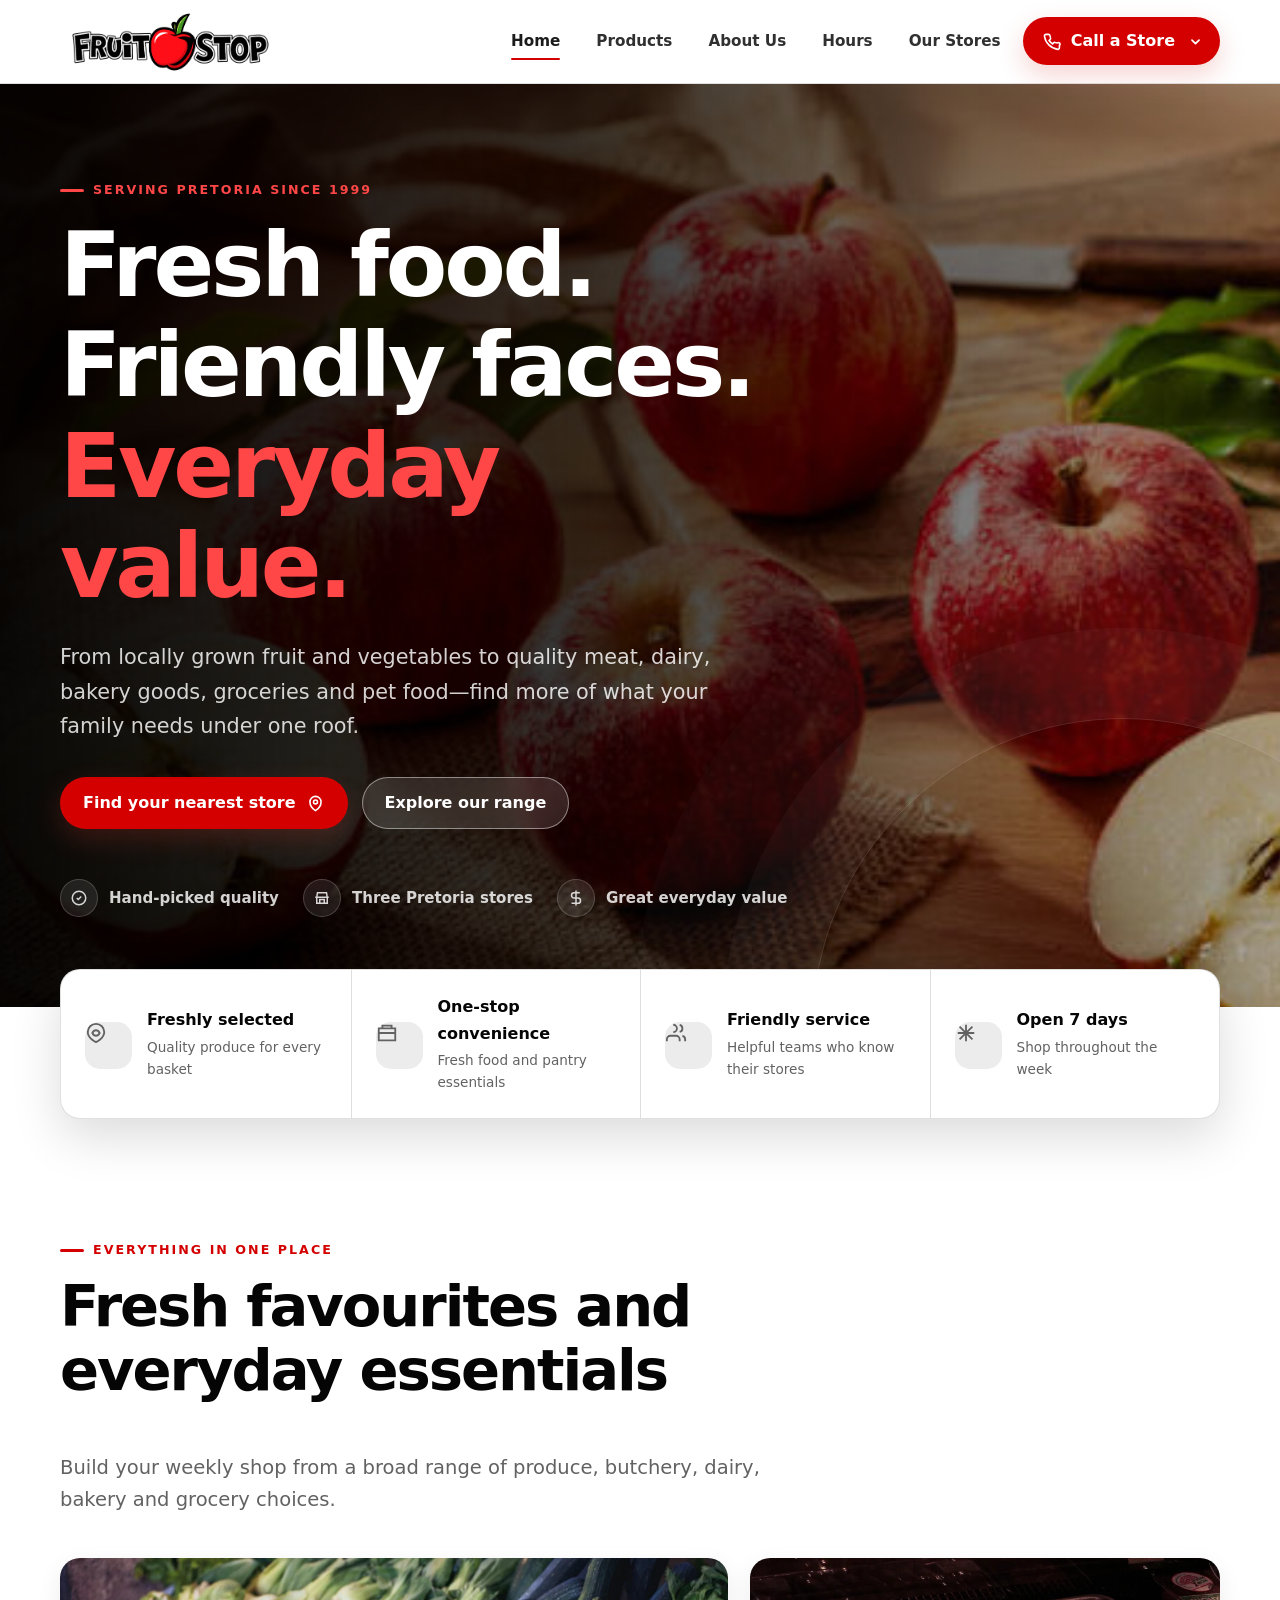
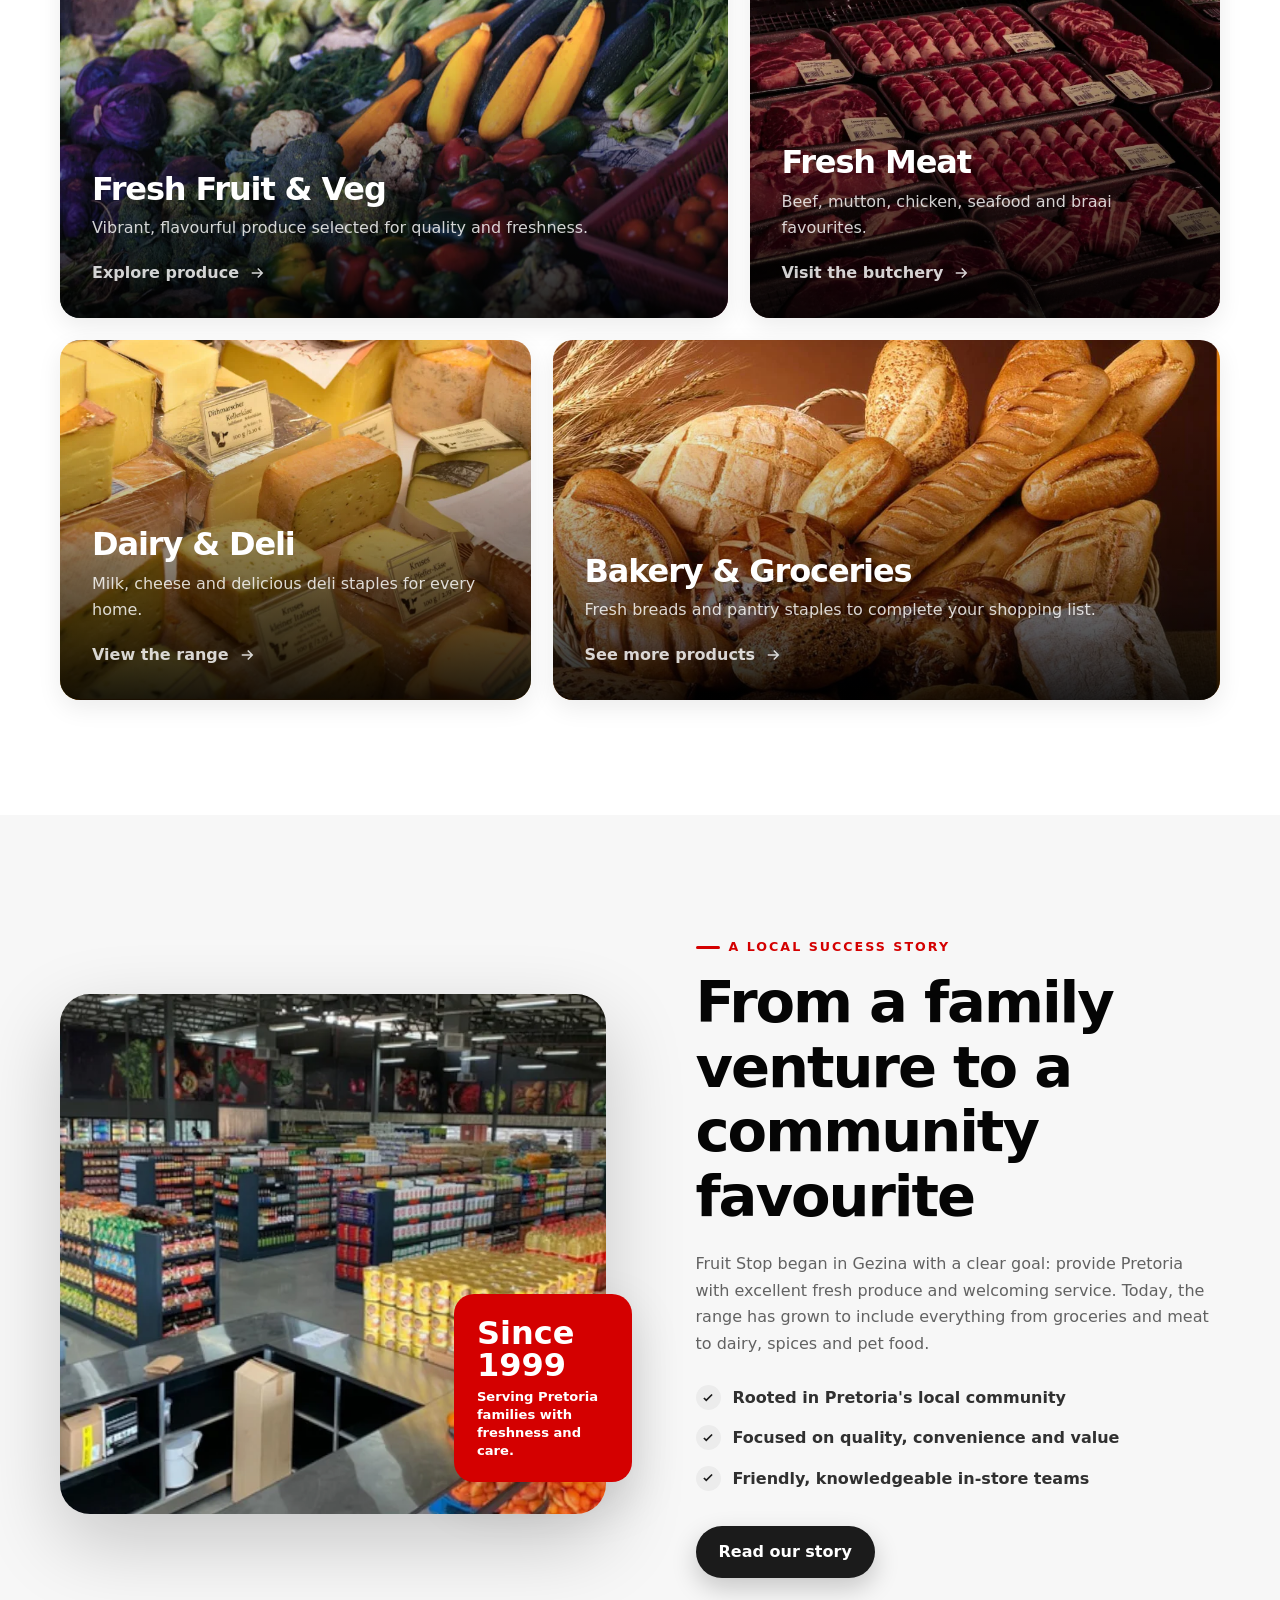
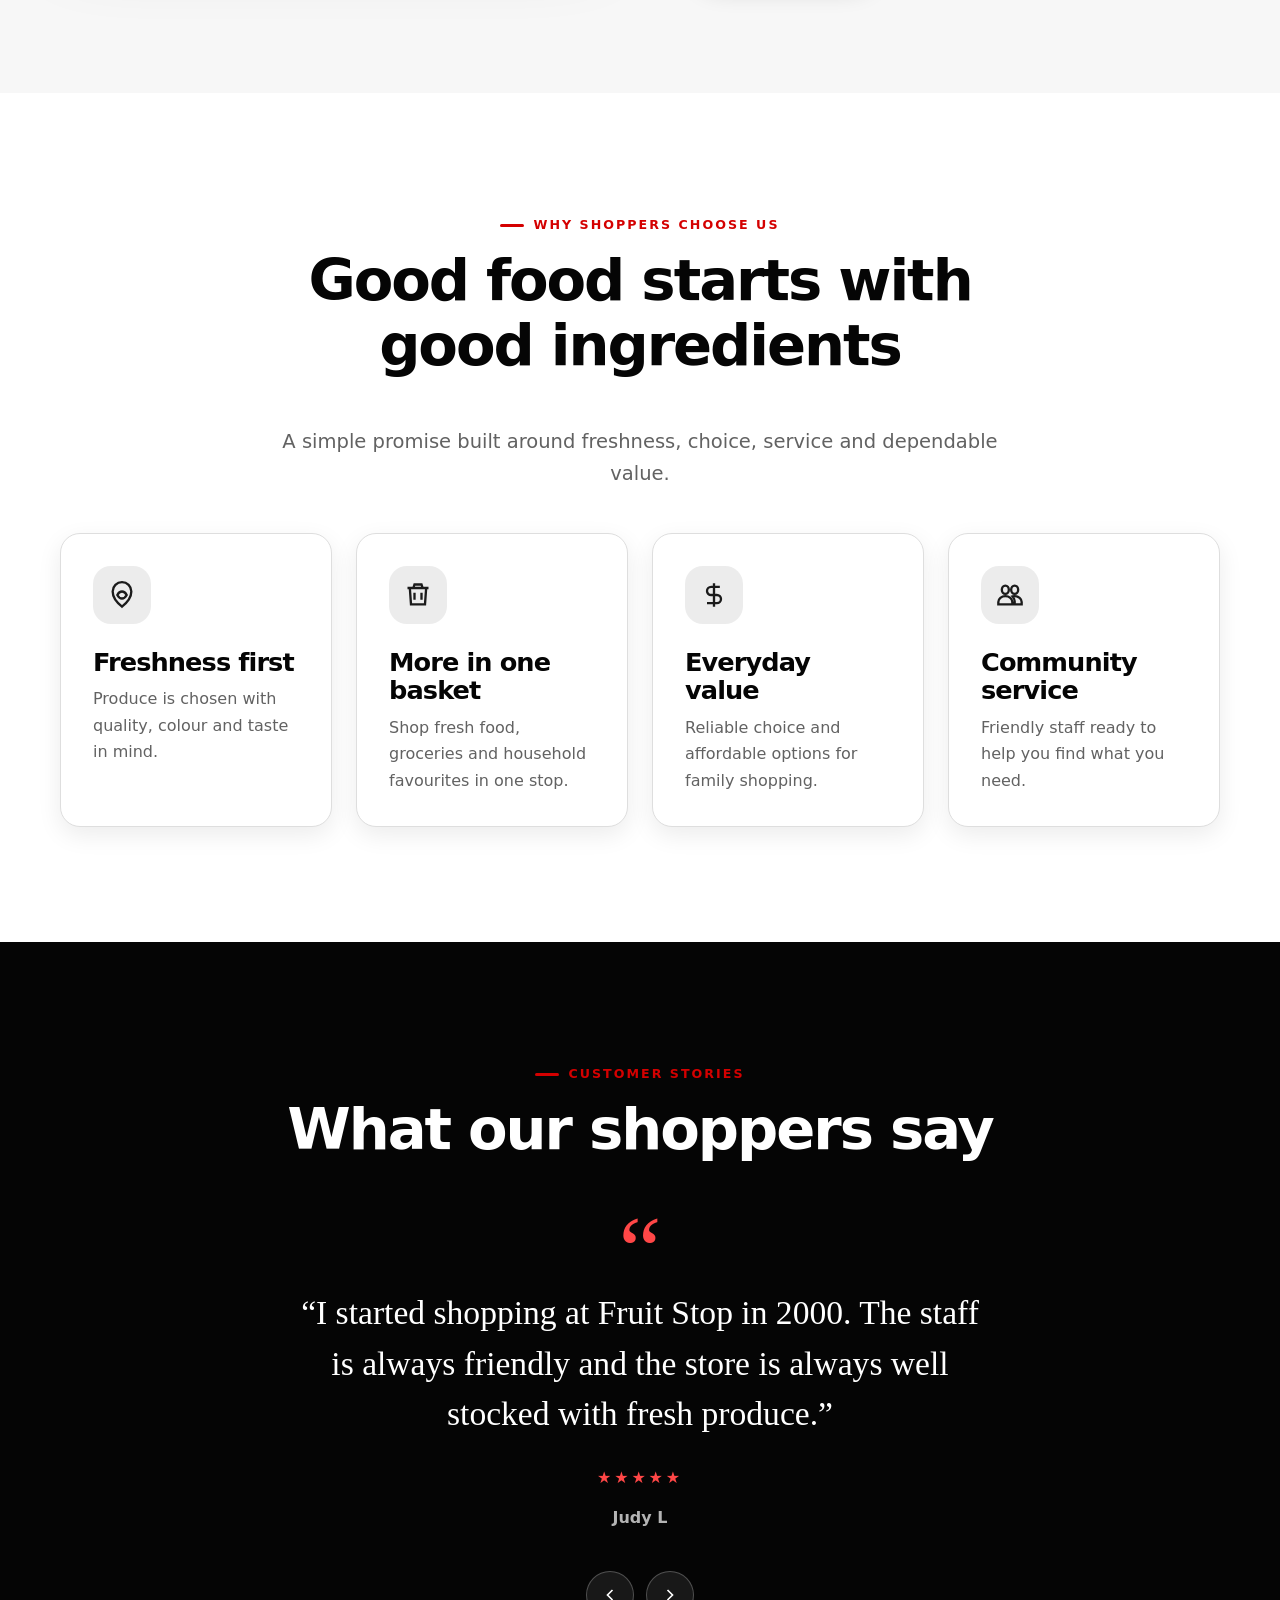
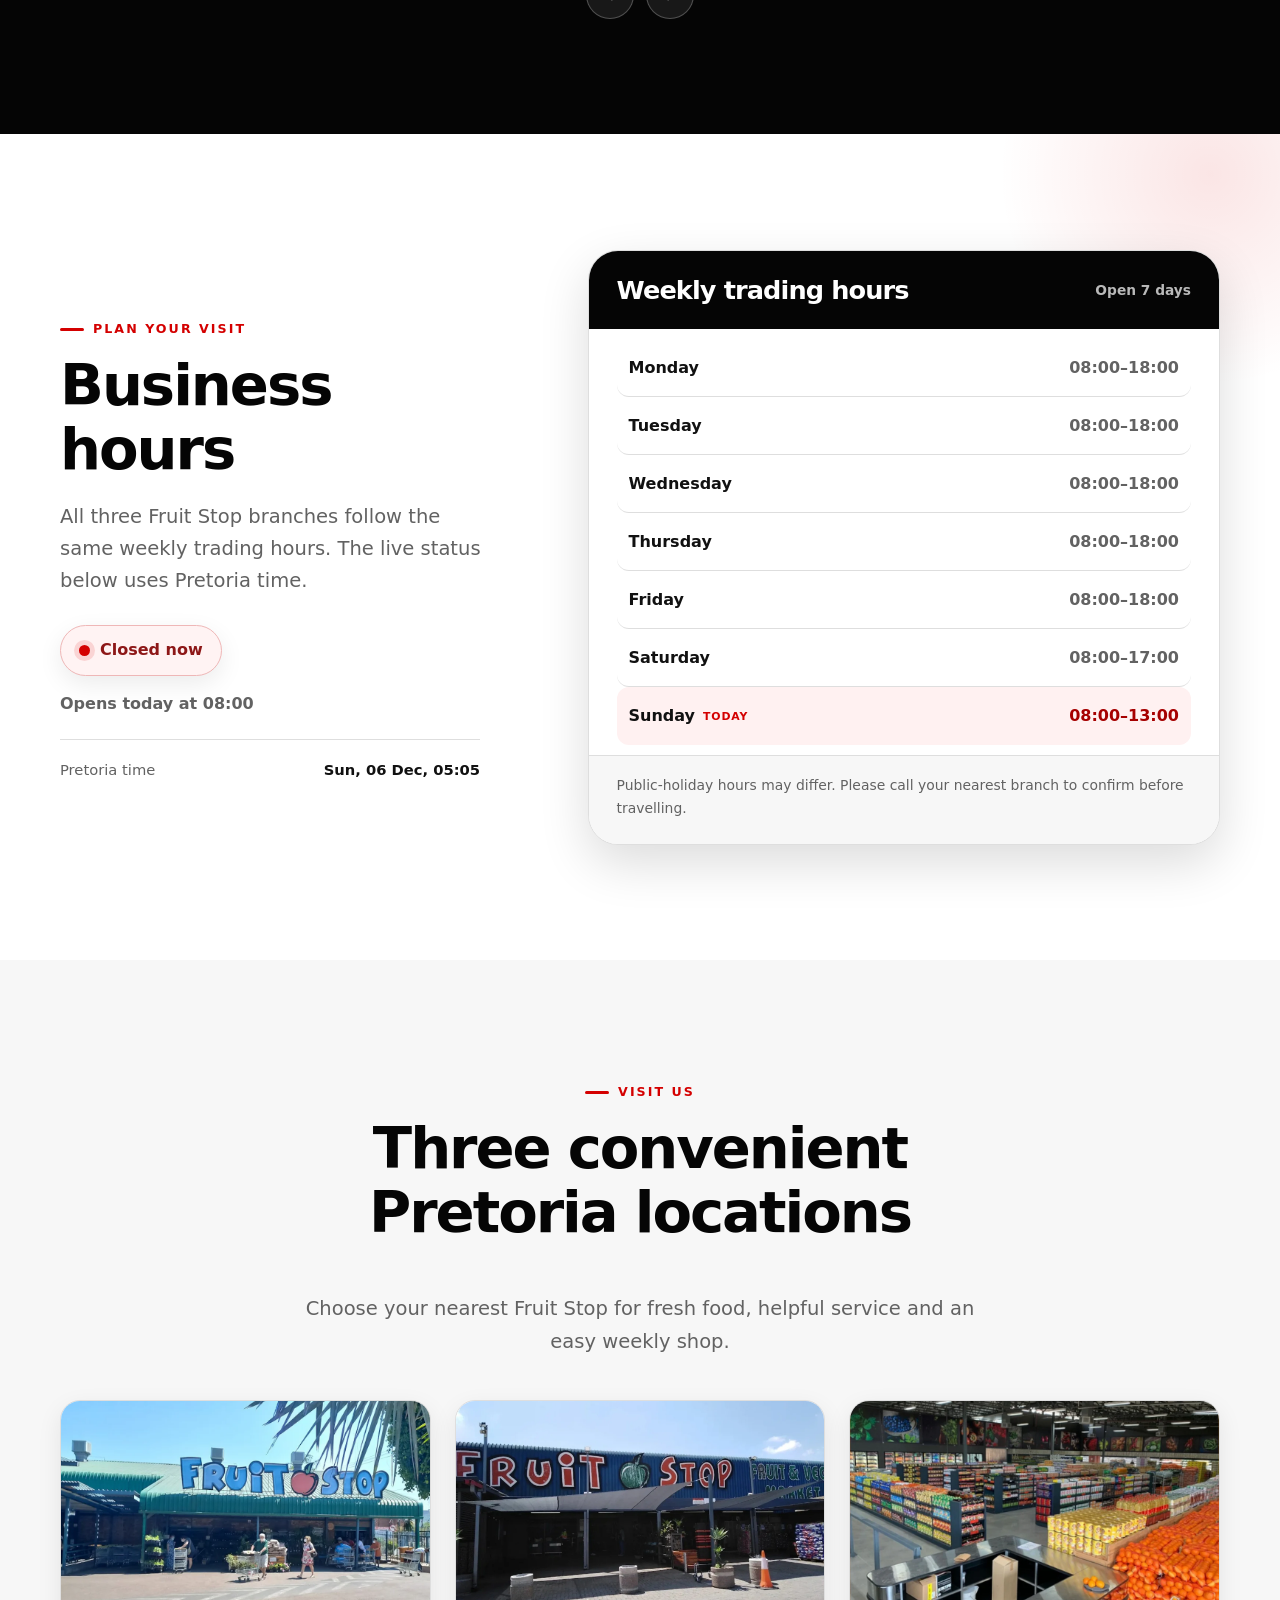
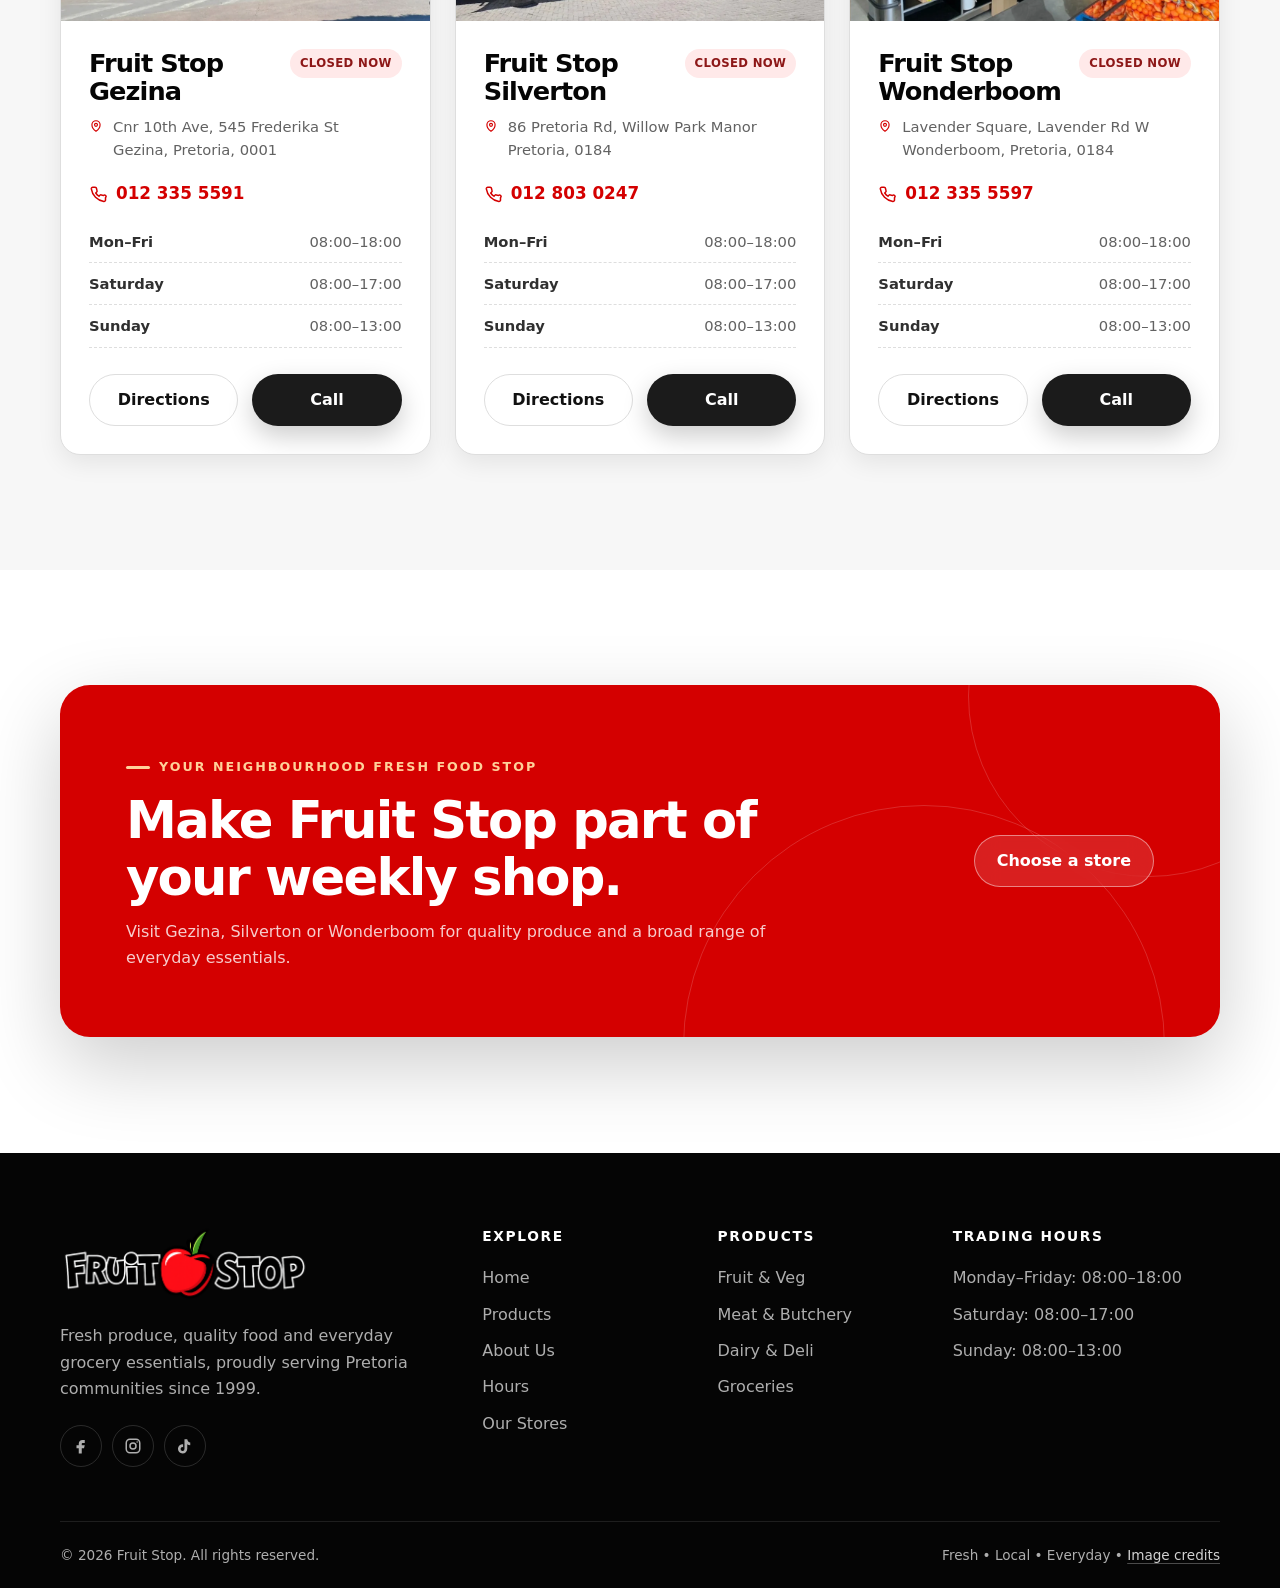
==== commit bd505eba: "hero image" ====
--- a/index.html
+++ b/index.html
@@ -1,250 +1,366 @@
-<!doctype html>
+<!DOCTYPE html>
+
 <html lang="en-ZA">
 <head>
-  <meta charset="utf-8">
-  <meta name="viewport" content="width=device-width, initial-scale=1">
-  <title>Fruit Stop | Fresh Fruit, Veg, Meat & Groceries in Pretoria</title>
-  <meta name="description" content="Fruit Stop is Pretoria's one-stop neighbourhood shop for fresh fruit and vegetables, quality meat, dairy, bakery goods, groceries and more.">
-  <meta name="theme-color" content="#050505">
-  <meta property="og:title" content="Fruit Stop | Fresh, Local, Everyday">
-  <meta property="og:description" content="Fresh produce and everyday essentials across Gezina, Silverton and Wonderboom.">
-  <meta property="og:type" content="website">
-  <meta property="og:url" content="https://fruitstop.co.za/">
-  <meta property="og:image" content="https://fruitstop.co.za/images/hero-apples.webp">
-  <link rel="icon" href="images/favicon.ico" sizes="any">
-  <link rel="icon" href="images/favicon.png" type="image/png">
-  <link rel="apple-touch-icon" href="images/apple-touch-icon.png">
-<link rel="stylesheet" href="style.css">
-  <script defer src="script.js"></script>
-</head>
+<meta charset="utf-8"/>
+<meta content="width=device-width, initial-scale=1" name="viewport"/>
+<title>Fruit Stop | Fresh Fruit, Veg, Meat &amp; Groceries in Pretoria</title>
+<meta content="Fruit Stop is Pretoria's one-stop neighbourhood shop for fresh fruit and vegetables, quality meat, dairy, bakery goods, groceries and more." name="description"/>
+<meta content="#050505" name="theme-color"/>
+<meta content="Fruit Stop | Fresh, Local, Everyday" property="og:title"/>
+<meta content="Fresh produce and everyday essentials across Gezina, Silverton and Wonderboom." property="og:description"/>
+<meta content="website" property="og:type"/>
+<meta content="https://fruitstop.co.za/" property="og:url"/>
+<meta content="https://fruitstop.co.za/images/hero-apples.webp" property="og:image"/>
+<meta content="A colourful fresh-fruit display at a market" property="og:image:alt"/>
+<link href="https://fruitstop.co.za/" rel="canonical"/>
+<link as="image" href="images/hero-apples.webp" rel="preload" type="image/webp"/>
+<link href="images/favicon.ico" rel="icon" sizes="any"/>
+<link href="images/favicon.png" rel="icon" type="image/png"/>
+<link href="images/apple-touch-icon.png" rel="apple-touch-icon"/>
+<link href="style.css" rel="stylesheet"/>
+<script defer="" src="script.js"></script>
+<script data-branch-structured-data="true" type="application/ld+json">{
+  "@context": "https://schema.org",
+  "@graph": [
+    {
+      "@type": "GroceryStore",
+      "name": "Fruit Stop Gezina",
+      "url": "https://fruitstop.co.za/#branches",
+      "image": "https://fruitstop.co.za/images/store-gezina.webp",
+      "telephone": "+27 12 335 5591",
+      "address": {
+        "@type": "PostalAddress",
+        "streetAddress": "Cnr 10th Ave, 545 Frederika St",
+        "addressLocality": "Gezina",
+        "addressRegion": "Gauteng",
+        "postalCode": "0001",
+        "addressCountry": "ZA"
+      },
+      "openingHoursSpecification": [
+        {
+          "@type": "OpeningHoursSpecification",
+          "dayOfWeek": [
+            "Monday",
+            "Tuesday",
+            "Wednesday",
+            "Thursday",
+            "Friday"
+          ],
+          "opens": "08:00",
+          "closes": "18:00"
+        },
+        {
+          "@type": "OpeningHoursSpecification",
+          "dayOfWeek": "Saturday",
+          "opens": "08:00",
+          "closes": "17:00"
+        },
+        {
+          "@type": "OpeningHoursSpecification",
+          "dayOfWeek": "Sunday",
+          "opens": "08:00",
+          "closes": "13:00"
+        }
+      ]
+    },
+    {
+      "@type": "GroceryStore",
+      "name": "Fruit Stop Silverton",
+      "url": "https://fruitstop.co.za/#branches",
+      "image": "https://fruitstop.co.za/images/store-silverton.webp",
+      "telephone": "+27 12 803 0247",
+      "address": {
+        "@type": "PostalAddress",
+        "streetAddress": "86 Pretoria Rd, Willow Park Manor",
+        "addressLocality": "Pretoria",
+        "addressRegion": "Gauteng",
+        "postalCode": "0184",
+        "addressCountry": "ZA"
+      },
+      "openingHoursSpecification": [
+        {
+          "@type": "OpeningHoursSpecification",
+          "dayOfWeek": [
+            "Monday",
+            "Tuesday",
+            "Wednesday",
+            "Thursday",
+            "Friday"
+          ],
+          "opens": "08:00",
+          "closes": "18:00"
+        },
+        {
+          "@type": "OpeningHoursSpecification",
+          "dayOfWeek": "Saturday",
+          "opens": "08:00",
+          "closes": "17:00"
+        },
+        {
+          "@type": "OpeningHoursSpecification",
+          "dayOfWeek": "Sunday",
+          "opens": "08:00",
+          "closes": "13:00"
+        }
+      ]
+    },
+    {
+      "@type": "GroceryStore",
+      "name": "Fruit Stop Wonderboom",
+      "url": "https://fruitstop.co.za/#branches",
+      "image": "https://fruitstop.co.za/images/store-wonderboom.webp",
+      "telephone": "+27 12 335 5597",
+      "address": {
+        "@type": "PostalAddress",
+        "streetAddress": "Lavender Square, Lavender Rd W, Wonderboom",
+        "addressLocality": "Pretoria",
+        "addressRegion": "Gauteng",
+        "postalCode": "0184",
+        "addressCountry": "ZA"
+      },
+      "openingHoursSpecification": [
+        {
+          "@type": "OpeningHoursSpecification",
+          "dayOfWeek": [
+            "Monday",
+            "Tuesday",
+            "Wednesday",
+            "Thursday",
+            "Friday"
+          ],
+          "opens": "08:00",
+          "closes": "18:00"
+        },
+        {
+          "@type": "OpeningHoursSpecification",
+          "dayOfWeek": "Saturday",
+          "opens": "08:00",
+          "closes": "17:00"
+        },
+        {
+          "@type": "OpeningHoursSpecification",
+          "dayOfWeek": "Sunday",
+          "opens": "08:00",
+          "closes": "13:00"
+        }
+      ]
+    }
+  ]
+}</script></head>
 <body>
-  <a class="skip-link" href="#main-content">Skip to main content</a>
-
-  <header class="site-header">
-    <div class="header-inner">
-      <a class="brand" href="index.html" aria-label="Fruit Stop home">
-        <img src="images/fruit-stop-logo.png" alt="Fruit Stop">
-      </a>
-
-      <button class="menu-toggle" type="button" aria-expanded="false" aria-controls="site-navigation" aria-label="Open navigation menu" data-menu-toggle>
-        <svg aria-hidden="true" viewBox="0 0 24 24" fill="none" stroke="currentColor" stroke-width="2" stroke-linecap="round"><path d="M4 7h16M4 12h16M4 17h16"/></svg>
-      </button>
-
-      <nav class="site-nav" id="site-navigation" aria-label="Main navigation" data-site-nav>
-        <a href="index.html" aria-current="page">Home</a>
-        <a href="products.html">Products</a>
-        <a href="about.html">About Us</a>
-        <a href="#business-hours">Hours</a>
-        <a href="#branches">Our Stores</a>
-        <div class="call-dropdown" data-call-dropdown>
-          <button class="btn btn--red header-cta call-dropdown__toggle" type="button" aria-expanded="false" aria-haspopup="menu" aria-controls="branch-call-menu" data-call-toggle>
-            <svg class="btn__icon" aria-hidden="true" viewBox="0 0 24 24" fill="none" stroke="currentColor" stroke-width="2"><path d="M22 16.92v3a2 2 0 0 1-2.18 2A19.79 19.79 0 0 1 3.09 5.18 2 2 0 0 1 5.08 3h3a2 2 0 0 1 2 1.72c.12.9.33 1.78.62 2.62a2 2 0 0 1-.45 2.11L9 10.7a16 16 0 0 0 4.3 4.3l1.25-1.25a2 2 0 0 1 2.11-.45c.84.29 1.72.5 2.62.62A2 2 0 0 1 22 16.92Z"/></svg>
-            <span>Call a Store</span>
-            <svg class="call-dropdown__chevron" aria-hidden="true" viewBox="0 0 24 24" fill="none" stroke="currentColor" stroke-width="2.4" stroke-linecap="round" stroke-linejoin="round"><path d="m7 10 5 5 5-5"/></svg>
-          </button>
-          <div class="call-dropdown__menu" id="branch-call-menu" role="menu" data-call-menu>
-            <a href="tel:+27123355591" role="menuitem"><strong>Gezina</strong><span>012 335 5591</span></a>
-            <a href="tel:+27128030247" role="menuitem"><strong>Silverton</strong><span>012 803 0247</span></a>
-            <a href="tel:+27123355597" role="menuitem"><strong>Wonderboom</strong><span>012 335 5597</span></a>
-          </div>
-        </div>
-      </nav>
-    </div>
-  </header>
-  <button class="mobile-overlay" type="button" aria-label="Close navigation menu" data-mobile-overlay></button>
-
-  <main id="main-content">
-    <section class="hero">
-      <div class="hero-inner">
-        <div class="hero-content reveal">
-          <span class="eyebrow">Serving Pretoria since 1999</span>
-          <h1>Fresh food. Friendly faces. <span>Everyday value.</span></h1>
-          <p class="hero-copy">From locally grown fruit and vegetables to quality meat, dairy, bakery goods, groceries and pet food—find more of what your family needs under one roof.</p>
-          <div class="button-row">
-            <a class="btn btn--red" href="#branches">
+<a class="skip-link" href="#main-content">Skip to main content</a>
+<header class="site-header">
+<div class="header-inner">
+<a aria-label="Fruit Stop home" class="brand" href="index.html">
+<img alt="Fruit Stop" src="images/fruit-stop-logo.png"/>
+</a>
+<button aria-controls="site-navigation" aria-expanded="false" aria-label="Open navigation menu" class="menu-toggle" data-menu-toggle="" type="button">
+<svg aria-hidden="true" fill="none" stroke="currentColor" stroke-linecap="round" stroke-width="2" viewbox="0 0 24 24"><path d="M4 7h16M4 12h16M4 17h16"></path></svg>
+</button>
+<nav aria-label="Main navigation" class="site-nav" data-site-nav="" id="site-navigation">
+<a aria-current="page" href="index.html">Home</a>
+<a href="products.html">Products</a>
+<a href="about.html">About Us</a>
+<a href="#business-hours">Hours</a>
+<a href="#branches">Our Stores</a>
+<div class="call-dropdown" data-call-dropdown="">
+<button aria-controls="branch-call-menu" aria-expanded="false" aria-haspopup="menu" class="btn btn--red header-cta call-dropdown__toggle" data-call-toggle="" type="button">
+<svg aria-hidden="true" class="btn__icon" fill="none" stroke="currentColor" stroke-width="2" viewbox="0 0 24 24"><path d="M22 16.92v3a2 2 0 0 1-2.18 2A19.79 19.79 0 0 1 3.09 5.18 2 2 0 0 1 5.08 3h3a2 2 0 0 1 2 1.72c.12.9.33 1.78.62 2.62a2 2 0 0 1-.45 2.11L9 10.7a16 16 0 0 0 4.3 4.3l1.25-1.25a2 2 0 0 1 2.11-.45c.84.29 1.72.5 2.62.62A2 2 0 0 1 22 16.92Z"></path></svg>
+<span>Call a Store</span>
+<svg aria-hidden="true" class="call-dropdown__chevron" fill="none" stroke="currentColor" stroke-linecap="round" stroke-linejoin="round" stroke-width="2.4" viewbox="0 0 24 24"><path d="m7 10 5 5 5-5"></path></svg>
+</button>
+<div class="call-dropdown__menu" data-call-menu="" id="branch-call-menu" role="menu">
+<a href="tel:+27123355591" role="menuitem"><strong>Gezina</strong><span>012 335 5591</span></a>
+<a href="tel:+27128030247" role="menuitem"><strong>Silverton</strong><span>012 803 0247</span></a>
+<a href="tel:+27123355597" role="menuitem"><strong>Wonderboom</strong><span>012 335 5597</span></a>
+</div>
+</div>
+</nav>
+</div>
+</header>
+<button aria-label="Close navigation menu" class="mobile-overlay" data-mobile-overlay="" type="button"></button>
+<main id="main-content">
+<section class="hero">
+<div class="hero-inner">
+<div class="hero-content reveal">
+<span class="eyebrow">Serving Pretoria since 1999</span>
+<h1>Fresh food. Friendly faces. <span>Everyday value.</span></h1>
+<p class="hero-copy">From locally grown fruit and vegetables to quality meat, dairy, bakery goods, groceries and pet food—find more of what your family needs under one roof.</p>
+<div class="button-row">
+<a class="btn btn--red" href="#branches">
               Find your nearest store
-              <svg class="btn__icon" aria-hidden="true" viewBox="0 0 24 24" fill="none" stroke="currentColor" stroke-width="2"><path d="M12 21s7-4.35 7-11a7 7 0 1 0-14 0c0 6.65 7 11 7 11Z"/><circle cx="12" cy="10" r="2.5"/></svg>
-            </a>
-            <a class="btn btn--light" href="products.html">Explore our range</a>
-          </div>
-          <div class="hero-meta" aria-label="Fruit Stop highlights">
-            <div class="hero-meta__item"><span class="hero-meta__icon"><svg aria-hidden="true" viewBox="0 0 24 24" fill="none" stroke="currentColor" stroke-width="2"><path d="m9 12 2 2 4-4"/><circle cx="12" cy="12" r="9"/></svg></span>Hand-picked quality</div>
-            <div class="hero-meta__item"><span class="hero-meta__icon"><svg aria-hidden="true" viewBox="0 0 24 24" fill="none" stroke="currentColor" stroke-width="2"><path d="M3 11h18M5 11l1-6h12l1 6M5 11v8h14v-8M9 19v-5h6v5"/></svg></span>Three Pretoria stores</div>
-            <div class="hero-meta__item"><span class="hero-meta__icon"><svg aria-hidden="true" viewBox="0 0 24 24" fill="none" stroke="currentColor" stroke-width="2"><path d="M12 2v20M17 5H9.5a3.5 3.5 0 0 0 0 7h5a3.5 3.5 0 0 1 0 7H6"/></svg></span>Great everyday value</div>
-          </div>
-        </div>
-      </div>
-    </section>
-
-    <div class="trust-strip">
-      <div class="container trust-grid reveal">
-        <div class="trust-item">
-          <span class="trust-item__icon"><svg aria-hidden="true" viewBox="0 0 24 24" fill="none" stroke="currentColor" stroke-width="2"><path d="M12 2a9 9 0 0 0-9 9c0 7 9 11 9 11s9-4 9-11a9 9 0 0 0-9-9Z"/><path d="M8 12c2-4 6-4 8 0-2 4-6 4-8 0Z"/></svg></span>
-          <div><strong>Freshly selected</strong><span>Quality produce for every basket</span></div>
-        </div>
-        <div class="trust-item">
-          <span class="trust-item__icon"><svg aria-hidden="true" viewBox="0 0 24 24" fill="none" stroke="currentColor" stroke-width="2"><path d="M3 7h18v13H3zM7 7V4h10v3M3 12h18"/></svg></span>
-          <div><strong>One-stop convenience</strong><span>Fresh food and pantry essentials</span></div>
-        </div>
-        <div class="trust-item">
-          <span class="trust-item__icon"><svg aria-hidden="true" viewBox="0 0 24 24" fill="none" stroke="currentColor" stroke-width="2"><path d="M16 21v-2a4 4 0 0 0-4-4H6a4 4 0 0 0-4 4v2M9 11a4 4 0 1 0 0-8M22 21v-2a4 4 0 0 0-3-3.87M16 3.13a4 4 0 0 1 0 7.75"/></svg></span>
-          <div><strong>Friendly service</strong><span>Helpful teams who know their stores</span></div>
-        </div>
-        <div class="trust-item">
-          <span class="trust-item__icon"><svg aria-hidden="true" viewBox="0 0 24 24" fill="none" stroke="currentColor" stroke-width="2"><path d="M3 12h18M12 3v18M5 5l14 14M19 5 5 19"/></svg></span>
-          <div><strong>Open 7 days</strong><span>Shop throughout the week</span></div>
-        </div>
-      </div>
-    </div>
-
-    <section class="section">
-      <div class="container">
-        <div class="section-heading reveal">
-          <span class="eyebrow">Everything in one place</span>
-          <h2>Fresh favourites and everyday essentials</h2>
-          <p class="lead">Build your weekly shop from a broad range of produce, butchery, dairy, bakery and grocery choices.</p>
-        </div>
-
-        <div class="category-grid">
-          <a class="category-card reveal" href="products.html#produce">
-            <img src="images/fresh-produce.webp" alt="Colourful fresh vegetables on display" width="1000" height="600" loading="lazy">
-            <div class="category-card__content"><h3>Fresh Fruit &amp; Veg</h3><p>Vibrant, flavourful produce selected for quality and freshness.</p><span class="text-link">Explore produce <svg aria-hidden="true" viewBox="0 0 24 24" fill="none" stroke="currentColor" stroke-width="2"><path d="M5 12h14M13 6l6 6-6 6"/></svg></span></div>
-          </a>
-          <a class="category-card reveal" href="products.html#meat">
-            <img src="images/fresh-meat.webp" alt="Fresh packaged meat in a butchery display" width="1000" height="600" loading="lazy">
-            <div class="category-card__content"><h3>Fresh Meat</h3><p>Beef, mutton, chicken, seafood and braai favourites.</p><span class="text-link">Visit the butchery <svg aria-hidden="true" viewBox="0 0 24 24" fill="none" stroke="currentColor" stroke-width="2"><path d="M5 12h14M13 6l6 6-6 6"/></svg></span></div>
-          </a>
-          <a class="category-card reveal" href="products.html#dairy">
-            <img src="images/dairy-cheese.webp" alt="A selection of cheeses" width="1000" height="600" loading="lazy">
-            <div class="category-card__content"><h3>Dairy &amp; Deli</h3><p>Milk, cheese and delicious deli staples for every home.</p><span class="text-link">View the range <svg aria-hidden="true" viewBox="0 0 24 24" fill="none" stroke="currentColor" stroke-width="2"><path d="M5 12h14M13 6l6 6-6 6"/></svg></span></div>
-          </a>
-          <a class="category-card reveal" href="products.html#bakery">
-            <img src="images/bakery.webp" alt="A basket filled with freshly baked bread" width="1000" height="600" loading="lazy">
-            <div class="category-card__content"><h3>Bakery &amp; Groceries</h3><p>Fresh breads and pantry staples to complete your shopping list.</p><span class="text-link">See more products <svg aria-hidden="true" viewBox="0 0 24 24" fill="none" stroke="currentColor" stroke-width="2"><path d="M5 12h14M13 6l6 6-6 6"/></svg></span></div>
-          </a>
-        </div>
-      </div>
-    </section>
-
-    <section class="section section--soft">
-      <div class="container split">
-        <div class="split__media reveal">
-          <img src="images/store-wonderboom.webp" alt="Fruit Stop store interior with neatly stocked shelves and fresh produce" width="1000" height="600" loading="lazy">
-          <div class="image-badge"><strong>Since 1999</strong><span>Serving Pretoria families with freshness and care.</span></div>
-        </div>
-        <div class="split__content reveal">
-          <span class="eyebrow">A local success story</span>
-          <h2>From a family venture to a community favourite</h2>
-          <p>Fruit Stop began in Gezina with a clear goal: provide Pretoria with excellent fresh produce and welcoming service. Today, the range has grown to include everything from groceries and meat to dairy, spices and pet food.</p>
-          <ul class="check-list">
-            <li><span class="check-list__icon"><svg aria-hidden="true" viewBox="0 0 24 24" fill="none" stroke="currentColor" stroke-width="3"><path d="m5 12 4 4L19 6"/></svg></span>Rooted in Pretoria's local community</li>
-            <li><span class="check-list__icon"><svg aria-hidden="true" viewBox="0 0 24 24" fill="none" stroke="currentColor" stroke-width="3"><path d="m5 12 4 4L19 6"/></svg></span>Focused on quality, convenience and value</li>
-            <li><span class="check-list__icon"><svg aria-hidden="true" viewBox="0 0 24 24" fill="none" stroke="currentColor" stroke-width="3"><path d="m5 12 4 4L19 6"/></svg></span>Friendly, knowledgeable in-store teams</li>
-          </ul>
-          <a class="btn" href="about.html">Read our story</a>
-        </div>
-      </div>
-    </section>
-
-    <section class="section">
-      <div class="container">
-        <div class="section-heading section-heading--center reveal">
-          <span class="eyebrow">Why shoppers choose us</span>
-          <h2>Good food starts with good ingredients</h2>
-          <p class="lead">A simple promise built around freshness, choice, service and dependable value.</p>
-        </div>
-        <div class="grid grid--4">
-          <article class="value-card reveal"><span class="value-card__icon"><svg aria-hidden="true" viewBox="0 0 24 24" fill="none" stroke="currentColor" stroke-width="2"><path d="M12 22c5-4 8-8 8-13a8 8 0 0 0-16 0c0 5 3 9 8 13Z"/><path d="M8 12c2-4 6-4 8 0-2 4-6 4-8 0Z"/></svg></span><h3>Freshness first</h3><p>Produce is chosen with quality, colour and taste in mind.</p></article>
-          <article class="value-card reveal"><span class="value-card__icon"><svg aria-hidden="true" viewBox="0 0 24 24" fill="none" stroke="currentColor" stroke-width="2"><path d="M3 6h18M5 6l1 14h12l1-14M9 10v6M15 10v6M8 6l1-3h6l1 3"/></svg></span><h3>More in one basket</h3><p>Shop fresh food, groceries and household favourites in one stop.</p></article>
-          <article class="value-card reveal"><span class="value-card__icon"><svg aria-hidden="true" viewBox="0 0 24 24" fill="none" stroke="currentColor" stroke-width="2"><path d="M12 2v20M17 5H9.5a3.5 3.5 0 0 0 0 7h5a3.5 3.5 0 0 1 0 7H6"/></svg></span><h3>Everyday value</h3><p>Reliable choice and affordable options for family shopping.</p></article>
-          <article class="value-card reveal"><span class="value-card__icon"><svg aria-hidden="true" viewBox="0 0 24 24" fill="none" stroke="currentColor" stroke-width="2"><path d="M16 11c1.66 0 3-1.57 3-3.5S17.66 4 16 4s-3 1.57-3 3.5 1.34 3.5 3 3.5ZM8 11c1.66 0 3-1.57 3-3.5S9.66 4 8 4 5 5.57 5 7.5 6.34 11 8 11ZM8 13c-3.33 0-6 2.24-6 5v2h12v-2c0-2.76-2.67-5-6-5ZM16 13c-.61 0-1.18.08-1.71.23A6.19 6.19 0 0 1 16 18v2h6v-2c0-2.76-2.67-5-6-5Z"/></svg></span><h3>Community service</h3><p>Friendly staff ready to help you find what you need.</p></article>
-        </div>
-      </div>
-    </section>
-
-    <section class="section section--dark" aria-labelledby="reviews-title">
-      <div class="container">
-        <div class="section-heading section-heading--center reveal"><span class="eyebrow">Customer stories</span><h2 id="reviews-title">What our shoppers say</h2></div>
-        <div class="testimonial-shell reveal">
-          <div class="testimonial-slider" aria-live="polite">
-            <div class="testimonial-track" data-testimonial-track>
-              <article class="testimonial"><div class="quote-mark" aria-hidden="true">“</div><blockquote>“I started shopping at Fruit Stop in 2000. The staff is always friendly and the store is always well stocked with fresh produce.”</blockquote><div class="stars" aria-label="5 out of 5 stars">★★★★★</div><cite>Judy L</cite></article>
-              <article class="testimonial"><div class="quote-mark" aria-hidden="true">“</div><blockquote>“Clean, well laid out and very reasonably priced. The reward system adds even more value to an affordable shopping experience.”</blockquote><div class="stars" aria-label="5 out of 5 stars">★★★★★</div><cite>Belinda LR</cite></article>
-              <article class="testimonial"><div class="quote-mark" aria-hidden="true">“</div><blockquote>“Fruit Stop helped me prepare a fruit basket at short notice. What service and friendliness—it was a pleasure doing business with them.”</blockquote><div class="stars" aria-label="5 out of 5 stars">★★★★★</div><cite>ClickMode SA</cite></article>
-            </div>
-          </div>
-          <div class="slider-controls">
-            <button class="slider-btn" type="button" aria-label="Previous testimonial" data-testimonial-prev><svg aria-hidden="true" viewBox="0 0 24 24" fill="none" stroke="currentColor" stroke-width="2"><path d="m15 18-6-6 6-6"/></svg></button>
-            <button class="slider-btn" type="button" aria-label="Next testimonial" data-testimonial-next><svg aria-hidden="true" viewBox="0 0 24 24" fill="none" stroke="currentColor" stroke-width="2"><path d="m9 18 6-6-6-6"/></svg></button>
-          </div>
-        </div>
-      </div>
-    </section>
-
-
-    <section class="section business-hours-section" id="business-hours" aria-labelledby="business-hours-title">
-      <div class="container hours-layout">
-        <div class="hours-intro reveal">
-          <span class="eyebrow">Plan your visit</span>
-          <h2 id="business-hours-title">Business hours</h2>
-          <p class="lead">All three Fruit Stop branches follow the same weekly trading hours. The live status below uses Pretoria time.</p>
-          <div class="open-status" data-open-status aria-live="polite" aria-atomic="true">
-            <span class="status-dot" aria-hidden="true"></span>
-            <strong data-status-label>See today’s hours</strong>
-          </div>
-          <p class="status-detail" data-status-detail>Times shown in South African Standard Time.</p>
-          <p class="status-time"><span>Pretoria time</span><strong data-local-time>Loading current time…</strong></p>
-        </div>
-
-        <div class="hours-card reveal">
-          <div class="hours-card__header"><h3>Weekly trading hours</h3><span>Open 7 days</span></div>
-          <div class="hours-list" aria-label="Weekly business hours">
-            <div class="hours-row" data-hours-day="monday"><strong>Monday</strong><span>08:00–18:00</span></div>
-            <div class="hours-row" data-hours-day="tuesday"><strong>Tuesday</strong><span>08:00–18:00</span></div>
-            <div class="hours-row" data-hours-day="wednesday"><strong>Wednesday</strong><span>08:00–18:00</span></div>
-            <div class="hours-row" data-hours-day="thursday"><strong>Thursday</strong><span>08:00–18:00</span></div>
-            <div class="hours-row" data-hours-day="friday"><strong>Friday</strong><span>08:00–18:00</span></div>
-            <div class="hours-row" data-hours-day="saturday"><strong>Saturday</strong><span>08:00–17:00</span></div>
-            <div class="hours-row" data-hours-day="sunday"><strong>Sunday</strong><span>08:00–13:00</span></div>
-          </div>
-          <p class="hours-note">Public-holiday hours may differ. Please call your nearest branch to confirm before travelling.</p>
-        </div>
-      </div>
-    </section>
-
-    <section class="section section--soft" id="branches">
-      <div class="container">
-        <div class="section-heading section-heading--center reveal"><span class="eyebrow">Visit us</span><h2>Three convenient Pretoria locations</h2><p class="lead">Choose your nearest Fruit Stop for fresh food, helpful service and an easy weekly shop.</p></div>
-        <div class="grid grid--3">
-          <article class="branch-card reveal">
-            <div class="branch-card__image"><img src="images/store-gezina.webp" alt="Fruit Stop Gezina storefront" width="1000" height="600" loading="lazy"></div>
-            <div class="branch-card__body"><div class="branch-card__heading"><h3>Fruit Stop Gezina</h3><span class="branch-status" data-branch-status>See hours</span></div><a class="branch-phone" href="tel:+27123355591"><svg aria-hidden="true" viewBox="0 0 24 24" fill="none" stroke="currentColor" stroke-width="2"><path d="M22 16.92v3a2 2 0 0 1-2.18 2A19.79 19.79 0 0 1 3.09 5.18 2 2 0 0 1 5.08 3h3a2 2 0 0 1 2 1.72c.12.9.33 1.78.62 2.62a2 2 0 0 1-.45 2.11L9 10.7a16 16 0 0 0 4.3 4.3l1.25-1.25a2 2 0 0 1 2.11-.45c.84.29 1.72.5 2.62.62A2 2 0 0 1 22 16.92Z"/></svg>012 335 5591</a><div class="hours"><div><strong>Mon–Fri</strong><span>08:00–18:00</span></div><div><strong>Saturday</strong><span>08:00–17:00</span></div><div><strong>Sunday</strong><span>08:00–13:00</span></div></div><div class="button-row"><a class="btn btn--outline" href="https://www.google.com/maps/search/?api=1&query=Fruit+Stop+Gezina+Pretoria" target="_blank" rel="noopener">Directions</a><a class="btn" href="tel:+27123355591">Call</a></div></div>
-          </article>
-          <article class="branch-card reveal">
-            <div class="branch-card__image"><img src="images/fresh-produce.webp" alt="Fresh produce display representing Fruit Stop Silverton" width="1000" height="600" loading="lazy"></div>
-            <div class="branch-card__body"><div class="branch-card__heading"><h3>Fruit Stop Silverton</h3><span class="branch-status" data-branch-status>See hours</span></div><a class="branch-phone" href="tel:+27128030247"><svg aria-hidden="true" viewBox="0 0 24 24" fill="none" stroke="currentColor" stroke-width="2"><path d="M22 16.92v3a2 2 0 0 1-2.18 2A19.79 19.79 0 0 1 3.09 5.18 2 2 0 0 1 5.08 3h3a2 2 0 0 1 2 1.72c.12.9.33 1.78.62 2.62a2 2 0 0 1-.45 2.11L9 10.7a16 16 0 0 0 4.3 4.3l1.25-1.25a2 2 0 0 1 2.11-.45c.84.29 1.72.5 2.62.62A2 2 0 0 1 22 16.92Z"/></svg>012 803 0247</a><div class="hours"><div><strong>Mon–Fri</strong><span>08:00–18:00</span></div><div><strong>Saturday</strong><span>08:00–17:00</span></div><div><strong>Sunday</strong><span>08:00–13:00</span></div></div><div class="button-row"><a class="btn btn--outline" href="https://www.google.com/maps/search/?api=1&query=Fruit+Stop+Silverton+Pretoria" target="_blank" rel="noopener">Directions</a><a class="btn" href="tel:+27128030247">Call</a></div></div>
-          </article>
-          <article class="branch-card reveal">
-            <div class="branch-card__image"><img src="images/store-wonderboom.webp" alt="Fruit Stop Wonderboom store interior" width="1000" height="600" loading="lazy"></div>
-            <div class="branch-card__body"><div class="branch-card__heading"><h3>Fruit Stop Wonderboom</h3><span class="branch-status" data-branch-status>See hours</span></div><a class="branch-phone" href="tel:+27123355597"><svg aria-hidden="true" viewBox="0 0 24 24" fill="none" stroke="currentColor" stroke-width="2"><path d="M22 16.92v3a2 2 0 0 1-2.18 2A19.79 19.79 0 0 1 3.09 5.18 2 2 0 0 1 5.08 3h3a2 2 0 0 1 2 1.72c.12.9.33 1.78.62 2.62a2 2 0 0 1-.45 2.11L9 10.7a16 16 0 0 0 4.3 4.3l1.25-1.25a2 2 0 0 1 2.11-.45c.84.29 1.72.5 2.62.62A2 2 0 0 1 22 16.92Z"/></svg>012 335 5597</a><div class="hours"><div><strong>Mon–Fri</strong><span>08:00–18:00</span></div><div><strong>Saturday</strong><span>08:00–17:00</span></div><div><strong>Sunday</strong><span>08:00–13:00</span></div></div><div class="button-row"><a class="btn btn--outline" href="https://www.google.com/maps/search/?api=1&query=Fruit+Stop+Wonderboom+Pretoria" target="_blank" rel="noopener">Directions</a><a class="btn" href="tel:+27123355597">Call</a></div></div>
-          </article>
-        </div>
-      </div>
-    </section>
-
-    <section class="section">
-      <div class="container"><div class="cta-panel reveal"><div><span class="eyebrow" style="color:#ffd19a">Your neighbourhood fresh food stop</span><h2>Make Fruit Stop part of your weekly shop.</h2><p>Visit Gezina, Silverton or Wonderboom for quality produce and a broad range of everyday essentials.</p></div><a class="btn btn--light" href="#branches">Choose a store</a></div></div>
-    </section>
-  </main>
-
-  <footer class="site-footer">
-    <div class="container footer-grid">
-      <div><img class="footer-brand" src="images/fruit-stop-logo.png" alt="Fruit Stop"><p class="footer-about">Fresh produce, quality food and everyday grocery essentials, proudly serving Pretoria communities since 1999.</p><div class="social-links" aria-label="Social media"><a href="https://www.facebook.com/profile.php?id=61585774096047" target="_blank" rel="noopener" aria-label="Facebook"><svg aria-hidden="true" viewBox="0 0 24 24" fill="currentColor"><path d="M14 8h3V4h-3c-3 0-5 2-5 5v2H6v4h3v7h4v-7h3l1-4h-4V9c0-.7.3-1 1-1Z"/></svg></a><a href="https://www.instagram.com/fruit_stop99/" target="_blank" rel="noopener" aria-label="Instagram"><svg aria-hidden="true" viewBox="0 0 24 24" fill="none" stroke="currentColor" stroke-width="2"><rect x="3" y="3" width="18" height="18" rx="5"/><circle cx="12" cy="12" r="4"/><circle cx="17.5" cy="6.5" r="1" fill="currentColor" stroke="none"/></svg></a><a href="https://www.tiktok.com/@fruitstop99" target="_blank" rel="noopener" aria-label="TikTok"><svg aria-hidden="true" viewBox="0 0 24 24" fill="currentColor"><path d="M15 3c.4 2.5 1.8 4 4 4.3V11c-1.5 0-2.9-.5-4-1.3v6.1A6.2 6.2 0 1 1 9.5 9.7v3.8a2.6 2.6 0 1 0 1.8 2.5V3H15Z"/></svg></a></div></div>
-      <div><div class="footer-title">Explore</div><ul class="footer-links"><li><a href="index.html">Home</a></li><li><a href="products.html">Products</a></li><li><a href="about.html">About Us</a></li><li><a href="#business-hours">Hours</a></li><li><a href="#branches">Our Stores</a></li></ul></div>
-      <div><div class="footer-title">Products</div><ul class="footer-links"><li><a href="products.html#produce">Fruit &amp; Veg</a></li><li><a href="products.html#meat">Meat &amp; Butchery</a></li><li><a href="products.html#dairy">Dairy &amp; Deli</a></li><li><a href="products.html#groceries">Groceries</a></li></ul></div>
-      <div><div class="footer-title">Trading hours</div><ul class="footer-links"><li>Monday–Friday: 08:00–18:00</li><li>Saturday: 08:00–17:00</li><li>Sunday: 08:00–13:00</li></ul></div>
-    </div>
-    <div class="container footer-bottom"><span>© <span data-current-year></span> Fruit Stop. All rights reserved.</span><span>Fresh • Local • Everyday</span></div>
-  </footer>
+              <svg aria-hidden="true" class="btn__icon" fill="none" stroke="currentColor" stroke-width="2" viewbox="0 0 24 24"><path d="M12 21s7-4.35 7-11a7 7 0 1 0-14 0c0 6.65 7 11 7 11Z"></path><circle cx="12" cy="10" r="2.5"></circle></svg>
+</a>
+<a class="btn btn--light" href="products.html">Explore our range</a>
+</div>
+<div aria-label="Fruit Stop highlights" class="hero-meta">
+<div class="hero-meta__item"><span class="hero-meta__icon"><svg aria-hidden="true" fill="none" stroke="currentColor" stroke-width="2" viewbox="0 0 24 24"><path d="m9 12 2 2 4-4"></path><circle cx="12" cy="12" r="9"></circle></svg></span>Hand-picked quality</div>
+<div class="hero-meta__item"><span class="hero-meta__icon"><svg aria-hidden="true" fill="none" stroke="currentColor" stroke-width="2" viewbox="0 0 24 24"><path d="M3 11h18M5 11l1-6h12l1 6M5 11v8h14v-8M9 19v-5h6v5"></path></svg></span>Three Pretoria stores</div>
+<div class="hero-meta__item"><span class="hero-meta__icon"><svg aria-hidden="true" fill="none" stroke="currentColor" stroke-width="2" viewbox="0 0 24 24"><path d="M12 2v20M17 5H9.5a3.5 3.5 0 0 0 0 7h5a3.5 3.5 0 0 1 0 7H6"></path></svg></span>Great everyday value</div>
+</div>
+</div>
+</div>
+</section>
+<div class="trust-strip">
+<div class="container trust-grid reveal">
+<div class="trust-item">
+<span class="trust-item__icon"><svg aria-hidden="true" fill="none" stroke="currentColor" stroke-width="2" viewbox="0 0 24 24"><path d="M12 2a9 9 0 0 0-9 9c0 7 9 11 9 11s9-4 9-11a9 9 0 0 0-9-9Z"></path><path d="M8 12c2-4 6-4 8 0-2 4-6 4-8 0Z"></path></svg></span>
+<div><strong>Freshly selected</strong><span>Quality produce for every basket</span></div>
+</div>
+<div class="trust-item">
+<span class="trust-item__icon"><svg aria-hidden="true" fill="none" stroke="currentColor" stroke-width="2" viewbox="0 0 24 24"><path d="M3 7h18v13H3zM7 7V4h10v3M3 12h18"></path></svg></span>
+<div><strong>One-stop convenience</strong><span>Fresh food and pantry essentials</span></div>
+</div>
+<div class="trust-item">
+<span class="trust-item__icon"><svg aria-hidden="true" fill="none" stroke="currentColor" stroke-width="2" viewbox="0 0 24 24"><path d="M16 21v-2a4 4 0 0 0-4-4H6a4 4 0 0 0-4 4v2M9 11a4 4 0 1 0 0-8M22 21v-2a4 4 0 0 0-3-3.87M16 3.13a4 4 0 0 1 0 7.75"></path></svg></span>
+<div><strong>Friendly service</strong><span>Helpful teams who know their stores</span></div>
+</div>
+<div class="trust-item">
+<span class="trust-item__icon"><svg aria-hidden="true" fill="none" stroke="currentColor" stroke-width="2" viewbox="0 0 24 24"><path d="M3 12h18M12 3v18M5 5l14 14M19 5 5 19"></path></svg></span>
+<div><strong>Open 7 days</strong><span>Shop throughout the week</span></div>
+</div>
+</div>
+</div>
+<section class="section">
+<div class="container">
+<div class="section-heading reveal">
+<span class="eyebrow">Everything in one place</span>
+<h2>Fresh favourites and everyday essentials</h2>
+<p class="lead">Build your weekly shop from a broad range of produce, butchery, dairy, bakery and grocery choices.</p>
+</div>
+<div class="category-grid">
+<a class="category-card reveal" href="products.html#produce">
+<img alt="A colourful display of fresh fruit in a supermarket" height="600" loading="lazy" src="images/fresh-produce.webp" width="1000"/>
+<div class="category-card__content"><h3>Fresh Fruit &amp; Veg</h3><p>Vibrant, flavourful produce selected for quality and freshness.</p><span class="text-link">Explore produce <svg aria-hidden="true" fill="none" stroke="currentColor" stroke-width="2" viewbox="0 0 24 24"><path d="M5 12h14M13 6l6 6-6 6"></path></svg></span></div>
+</a>
+<a class="category-card reveal" href="products.html#meat">
+<img alt="Fresh packaged meat in a butchery display" height="600" loading="lazy" src="images/fresh-meat.webp" width="1000"/>
+<div class="category-card__content"><h3>Fresh Meat</h3><p>Beef, mutton, chicken, seafood and braai favourites.</p><span class="text-link">Visit the butchery <svg aria-hidden="true" fill="none" stroke="currentColor" stroke-width="2" viewbox="0 0 24 24"><path d="M5 12h14M13 6l6 6-6 6"></path></svg></span></div>
+</a>
+<a class="category-card reveal" href="products.html#dairy">
+<img alt="A selection of cheeses" height="600" loading="lazy" src="images/dairy-cheese.webp" width="1000"/>
+<div class="category-card__content"><h3>Dairy &amp; Deli</h3><p>Milk, cheese and delicious deli staples for every home.</p><span class="text-link">View the range <svg aria-hidden="true" fill="none" stroke="currentColor" stroke-width="2" viewbox="0 0 24 24"><path d="M5 12h14M13 6l6 6-6 6"></path></svg></span></div>
+</a>
+<a class="category-card reveal" href="products.html#bakery">
+<img alt="A basket filled with freshly baked bread" height="600" loading="lazy" src="images/bakery.webp" width="1000"/>
+<div class="category-card__content"><h3>Bakery &amp; Groceries</h3><p>Fresh breads and pantry staples to complete your shopping list.</p><span class="text-link">See more products <svg aria-hidden="true" fill="none" stroke="currentColor" stroke-width="2" viewbox="0 0 24 24"><path d="M5 12h14M13 6l6 6-6 6"></path></svg></span></div>
+</a>
+</div>
+</div>
+</section>
+<section class="section section--soft">
+<div class="container split">
+<div class="split__media reveal">
+<img alt="Fruit Stop store interior with neatly stocked shelves and fresh produce" height="600" loading="lazy" src="images/store-wonderboom.webp" width="1000"/>
+<div class="image-badge"><strong>Since 1999</strong><span>Serving Pretoria families with freshness and care.</span></div>
+</div>
+<div class="split__content reveal">
+<span class="eyebrow">A local success story</span>
+<h2>From a family venture to a community favourite</h2>
+<p>Fruit Stop began in Gezina with a clear goal: provide Pretoria with excellent fresh produce and welcoming service. Today, the range has grown to include everything from groceries and meat to dairy, spices and pet food.</p>
+<ul class="check-list">
+<li><span class="check-list__icon"><svg aria-hidden="true" fill="none" stroke="currentColor" stroke-width="3" viewbox="0 0 24 24"><path d="m5 12 4 4L19 6"></path></svg></span>Rooted in Pretoria's local community</li>
+<li><span class="check-list__icon"><svg aria-hidden="true" fill="none" stroke="currentColor" stroke-width="3" viewbox="0 0 24 24"><path d="m5 12 4 4L19 6"></path></svg></span>Focused on quality, convenience and value</li>
+<li><span class="check-list__icon"><svg aria-hidden="true" fill="none" stroke="currentColor" stroke-width="3" viewbox="0 0 24 24"><path d="m5 12 4 4L19 6"></path></svg></span>Friendly, knowledgeable in-store teams</li>
+</ul>
+<a class="btn" href="about.html">Read our story</a>
+</div>
+</div>
+</section>
+<section class="section">
+<div class="container">
+<div class="section-heading section-heading--center reveal">
+<span class="eyebrow">Why shoppers choose us</span>
+<h2>Good food starts with good ingredients</h2>
+<p class="lead">A simple promise built around freshness, choice, service and dependable value.</p>
+</div>
+<div class="grid grid--4">
+<article class="value-card reveal"><span class="value-card__icon"><svg aria-hidden="true" fill="none" stroke="currentColor" stroke-width="2" viewbox="0 0 24 24"><path d="M12 22c5-4 8-8 8-13a8 8 0 0 0-16 0c0 5 3 9 8 13Z"></path><path d="M8 12c2-4 6-4 8 0-2 4-6 4-8 0Z"></path></svg></span><h3>Freshness first</h3><p>Produce is chosen with quality, colour and taste in mind.</p></article>
+<article class="value-card reveal"><span class="value-card__icon"><svg aria-hidden="true" fill="none" stroke="currentColor" stroke-width="2" viewbox="0 0 24 24"><path d="M3 6h18M5 6l1 14h12l1-14M9 10v6M15 10v6M8 6l1-3h6l1 3"></path></svg></span><h3>More in one basket</h3><p>Shop fresh food, groceries and household favourites in one stop.</p></article>
+<article class="value-card reveal"><span class="value-card__icon"><svg aria-hidden="true" fill="none" stroke="currentColor" stroke-width="2" viewbox="0 0 24 24"><path d="M12 2v20M17 5H9.5a3.5 3.5 0 0 0 0 7h5a3.5 3.5 0 0 1 0 7H6"></path></svg></span><h3>Everyday value</h3><p>Reliable choice and affordable options for family shopping.</p></article>
+<article class="value-card reveal"><span class="value-card__icon"><svg aria-hidden="true" fill="none" stroke="currentColor" stroke-width="2" viewbox="0 0 24 24"><path d="M16 11c1.66 0 3-1.57 3-3.5S17.66 4 16 4s-3 1.57-3 3.5 1.34 3.5 3 3.5ZM8 11c1.66 0 3-1.57 3-3.5S9.66 4 8 4 5 5.57 5 7.5 6.34 11 8 11ZM8 13c-3.33 0-6 2.24-6 5v2h12v-2c0-2.76-2.67-5-6-5ZM16 13c-.61 0-1.18.08-1.71.23A6.19 6.19 0 0 1 16 18v2h6v-2c0-2.76-2.67-5-6-5Z"></path></svg></span><h3>Community service</h3><p>Friendly staff ready to help you find what you need.</p></article>
+</div>
+</div>
+</section>
+<section aria-labelledby="reviews-title" class="section section--dark">
+<div class="container">
+<div class="section-heading section-heading--center reveal"><span class="eyebrow">Customer stories</span><h2 id="reviews-title">What our shoppers say</h2></div>
+<div class="testimonial-shell reveal">
+<div aria-live="polite" class="testimonial-slider">
+<div class="testimonial-track" data-testimonial-track="">
+<article class="testimonial"><div aria-hidden="true" class="quote-mark">“</div><blockquote>“I started shopping at Fruit Stop in 2000. The staff is always friendly and the store is always well stocked with fresh produce.”</blockquote><div aria-label="5 out of 5 stars" class="stars">★★★★★</div><cite>Judy L</cite></article>
+<article class="testimonial"><div aria-hidden="true" class="quote-mark">“</div><blockquote>“Clean, well laid out and very reasonably priced. The reward system adds even more value to an affordable shopping experience.”</blockquote><div aria-label="5 out of 5 stars" class="stars">★★★★★</div><cite>Belinda LR</cite></article>
+<article class="testimonial"><div aria-hidden="true" class="quote-mark">“</div><blockquote>“Fruit Stop helped me prepare a fruit basket at short notice. What service and friendliness—it was a pleasure doing business with them.”</blockquote><div aria-label="5 out of 5 stars" class="stars">★★★★★</div><cite>ClickMode SA</cite></article>
+</div>
+</div>
+<div class="slider-controls">
+<button aria-label="Previous testimonial" class="slider-btn" data-testimonial-prev="" type="button"><svg aria-hidden="true" fill="none" stroke="currentColor" stroke-width="2" viewbox="0 0 24 24"><path d="m15 18-6-6 6-6"></path></svg></button>
+<button aria-label="Next testimonial" class="slider-btn" data-testimonial-next="" type="button"><svg aria-hidden="true" fill="none" stroke="currentColor" stroke-width="2" viewbox="0 0 24 24"><path d="m9 18 6-6-6-6"></path></svg></button>
+</div>
+</div>
+</div>
+</section>
+<section aria-labelledby="business-hours-title" class="section business-hours-section" id="business-hours">
+<div class="container hours-layout">
+<div class="hours-intro reveal">
+<span class="eyebrow">Plan your visit</span>
+<h2 id="business-hours-title">Business hours</h2>
+<p class="lead">All three Fruit Stop branches follow the same weekly trading hours. The live status below uses Pretoria time.</p>
+<div aria-atomic="true" aria-live="polite" class="open-status" data-open-status="">
+<span aria-hidden="true" class="status-dot"></span>
+<strong data-status-label="">See today’s hours</strong>
+</div>
+<p class="status-detail" data-status-detail="">Times shown in South African Standard Time.</p>
+<p class="status-time"><span>Pretoria time</span><strong data-local-time="">Loading current time…</strong></p>
+</div>
+<div class="hours-card reveal">
+<div class="hours-card__header"><h3>Weekly trading hours</h3><span>Open 7 days</span></div>
+<div aria-label="Weekly business hours" class="hours-list">
+<div class="hours-row" data-hours-day="monday"><strong>Monday</strong><span>08:00–18:00</span></div>
+<div class="hours-row" data-hours-day="tuesday"><strong>Tuesday</strong><span>08:00–18:00</span></div>
+<div class="hours-row" data-hours-day="wednesday"><strong>Wednesday</strong><span>08:00–18:00</span></div>
+<div class="hours-row" data-hours-day="thursday"><strong>Thursday</strong><span>08:00–18:00</span></div>
+<div class="hours-row" data-hours-day="friday"><strong>Friday</strong><span>08:00–18:00</span></div>
+<div class="hours-row" data-hours-day="saturday"><strong>Saturday</strong><span>08:00–17:00</span></div>
+<div class="hours-row" data-hours-day="sunday"><strong>Sunday</strong><span>08:00–13:00</span></div>
+</div>
+<p class="hours-note">Public-holiday hours may differ. Please call your nearest branch to confirm before travelling.</p>
+</div>
+</div>
+</section>
+<section class="section section--soft" id="branches">
+<div class="container">
+<div class="section-heading section-heading--center reveal"><span class="eyebrow">Visit us</span><h2>Three convenient Pretoria locations</h2><p class="lead">Choose your nearest Fruit Stop for fresh food, helpful service and an easy weekly shop.</p></div>
+<div class="grid grid--3">
+<article class="branch-card reveal">
+<div class="branch-card__image"><img alt="Fruit Stop Gezina storefront" height="600" loading="lazy" src="images/store-gezina.webp" width="1000"/></div>
+<div class="branch-card__body"><div class="branch-card__heading"><h3>Fruit Stop Gezina</h3><span class="branch-status" data-branch-status="">See hours</span></div><address class="branch-address"><svg aria-hidden="true" fill="none" stroke="currentColor" stroke-width="2" viewbox="0 0 24 24"><path d="M12 21s7-4.35 7-11a7 7 0 1 0-14 0c0 6.65 7 11 7 11Z"></path><circle cx="12" cy="10" r="2.5"></circle></svg><span>Cnr 10th Ave, 545 Frederika St<br/>Gezina, Pretoria, 0001</span></address><a class="branch-phone" href="tel:+27123355591"><svg aria-hidden="true" fill="none" stroke="currentColor" stroke-width="2" viewbox="0 0 24 24"><path d="M22 16.92v3a2 2 0 0 1-2.18 2A19.79 19.79 0 0 1 3.09 5.18 2 2 0 0 1 5.08 3h3a2 2 0 0 1 2 1.72c.12.9.33 1.78.62 2.62a2 2 0 0 1-.45 2.11L9 10.7a16 16 0 0 0 4.3 4.3l1.25-1.25a2 2 0 0 1 2.11-.45c.84.29 1.72.5 2.62.62A2 2 0 0 1 22 16.92Z"></path></svg>012 335 5591</a><div class="hours"><div><strong>Mon–Fri</strong><span>08:00–18:00</span></div><div><strong>Saturday</strong><span>08:00–17:00</span></div><div><strong>Sunday</strong><span>08:00–13:00</span></div></div><div class="button-row"><a aria-label="Directions to Fruit Stop Gezina, Cnr 10th Ave, 545 Frederika St, Gezina, Pretoria, 0001" class="btn btn--outline" href="https://www.google.com/maps/search/?api=1&amp;query=Cnr+10th+Ave%2C+545+Frederika+St%2C+Gezina%2C+Pretoria%2C+0001" rel="noopener" target="_blank">Directions</a><a class="btn" href="tel:+27123355591">Call</a></div></div>
+</article>
+<article class="branch-card reveal">
+<div class="branch-card__image branch-card__image--silverton"><img alt="Fruit Stop Silverton storefront on Pretoria Road" height="1011" loading="lazy" src="images/store-silverton.webp" width="1400"/></div>
+<div class="branch-card__body"><div class="branch-card__heading"><h3>Fruit Stop Silverton</h3><span class="branch-status" data-branch-status="">See hours</span></div><address class="branch-address"><svg aria-hidden="true" fill="none" stroke="currentColor" stroke-width="2" viewbox="0 0 24 24"><path d="M12 21s7-4.35 7-11a7 7 0 1 0-14 0c0 6.65 7 11 7 11Z"></path><circle cx="12" cy="10" r="2.5"></circle></svg><span>86 Pretoria Rd, Willow Park Manor<br/>Pretoria, 0184</span></address><a class="branch-phone" href="tel:+27128030247"><svg aria-hidden="true" fill="none" stroke="currentColor" stroke-width="2" viewbox="0 0 24 24"><path d="M22 16.92v3a2 2 0 0 1-2.18 2A19.79 19.79 0 0 1 3.09 5.18 2 2 0 0 1 5.08 3h3a2 2 0 0 1 2 1.72c.12.9.33 1.78.62 2.62a2 2 0 0 1-.45 2.11L9 10.7a16 16 0 0 0 4.3 4.3l1.25-1.25a2 2 0 0 1 2.11-.45c.84.29 1.72.5 2.62.62A2 2 0 0 1 22 16.92Z"></path></svg>012 803 0247</a><div class="hours"><div><strong>Mon–Fri</strong><span>08:00–18:00</span></div><div><strong>Saturday</strong><span>08:00–17:00</span></div><div><strong>Sunday</strong><span>08:00–13:00</span></div></div><div class="button-row"><a aria-label="Directions to Fruit Stop Silverton, 86 Pretoria Rd, Willow Park Manor, Pretoria, 0184" class="btn btn--outline" href="https://www.google.com/maps/search/?api=1&amp;query=86+Pretoria+Rd%2C+Willow+Park+Manor%2C+Pretoria%2C+0184" rel="noopener" target="_blank">Directions</a><a class="btn" href="tel:+27128030247">Call</a></div></div>
+</article>
+<article class="branch-card reveal">
+  
+<div class="branch-card__image"><img alt="Fruit Stop Wonderboom store interior" height="600" loading="lazy" src="images/store-wonderboom.webp" width="1000"/></div>
+<div class="branch-card__body"><div class="branch-card__heading"><h3>Fruit Stop Wonderboom</h3><span class="branch-status" data-branch-status="">See hours</span></div><address class="branch-address"><svg aria-hidden="true" fill="none" stroke="currentColor" stroke-width="2" viewbox="0 0 24 24"><path d="M12 21s7-4.35 7-11a7 7 0 1 0-14 0c0 6.65 7 11 7 11Z"></path><circle cx="12" cy="10" r="2.5"></circle></svg><span>Lavender Square, Lavender Rd W<br/>Wonderboom, Pretoria, 0184</span></address><a class="branch-phone" href="tel:+27123355597"><svg aria-hidden="true" fill="none" stroke="currentColor" stroke-width="2" viewbox="0 0 24 24"><path d="M22 16.92v3a2 2 0 0 1-2.18 2A19.79 19.79 0 0 1 3.09 5.18 2 2 0 0 1 5.08 3h3a2 2 0 0 1 2 1.72c.12.9.33 1.78.62 2.62a2 2 0 0 1-.45 2.11L9 10.7a16 16 0 0 0 4.3 4.3l1.25-1.25a2 2 0 0 1 2.11-.45c.84.29 1.72.5 2.62.62A2 2 0 0 1 22 16.92Z"></path></svg>012 335 5597</a><div class="hours"><div><strong>Mon–Fri</strong><span>08:00–18:00</span></div><div><strong>Saturday</strong><span>08:00–17:00</span></div><div><strong>Sunday</strong><span>08:00–13:00</span></div></div><div class="button-row"><a aria-label="Directions to Fruit Stop Wonderboom, Lavender Square, Lavender Rd W, Wonderboom, Pretoria, 0184" class="btn btn--outline" href="https://www.google.com/maps/search/?api=1&amp;query=Lavender+Square%2C+Lavender+Rd+W%2C+Wonderboom%2C+Pretoria%2C+0184" rel="noopener" target="_blank">Directions</a><a class="btn" href="tel:+27123355597">Call</a></div></div>
+</article>
+</div>
+</div>
+</section>
+<section class="section">
+<div class="container"><div class="cta-panel reveal"><div><span class="eyebrow" style="color:#ffd19a">Your neighbourhood fresh food stop</span><h2>Make Fruit Stop part of your weekly shop.</h2><p>Visit Gezina, Silverton or Wonderboom for quality produce and a broad range of everyday essentials.</p></div><a class="btn btn--light" href="#branches">Choose a store</a></div></div>
+</section>
+</main>
+<footer class="site-footer">
+<div class="container footer-grid">
+<div><img alt="Fruit Stop" class="footer-brand" src="images/fruit-stop-logo.png"/><p class="footer-about">Fresh produce, quality food and everyday grocery essentials, proudly serving Pretoria communities since 1999.</p><div aria-label="Social media" class="social-links"><a aria-label="Facebook" href="https://www.facebook.com/profile.php?id=61585774096047" rel="noopener" target="_blank"><svg aria-hidden="true" fill="currentColor" viewbox="0 0 24 24"><path d="M14 8h3V4h-3c-3 0-5 2-5 5v2H6v4h3v7h4v-7h3l1-4h-4V9c0-.7.3-1 1-1Z"></path></svg></a><a aria-label="Instagram" href="https://www.instagram.com/fruit_stop99/" rel="noopener" target="_blank"><svg aria-hidden="true" fill="none" stroke="currentColor" stroke-width="2" viewbox="0 0 24 24"><rect height="18" rx="5" width="18" x="3" y="3"></rect><circle cx="12" cy="12" r="4"></circle><circle cx="17.5" cy="6.5" fill="currentColor" r="1" stroke="none"></circle></svg></a><a aria-label="TikTok" href="https://www.tiktok.com/@fruitstop99" rel="noopener" target="_blank"><svg aria-hidden="true" fill="currentColor" viewbox="0 0 24 24"><path d="M15 3c.4 2.5 1.8 4 4 4.3V11c-1.5 0-2.9-.5-4-1.3v6.1A6.2 6.2 0 1 1 9.5 9.7v3.8a2.6 2.6 0 1 0 1.8 2.5V3H15Z"></path></svg></a></div></div>
+<div><div class="footer-title">Explore</div><ul class="footer-links"><li><a href="index.html">Home</a></li><li><a href="products.html">Products</a></li><li><a href="about.html">About Us</a></li><li><a href="#business-hours">Hours</a></li><li><a href="#branches">Our Stores</a></li></ul></div>
+<div><div class="footer-title">Products</div><ul class="footer-links"><li><a href="products.html#produce">Fruit &amp; Veg</a></li><li><a href="products.html#meat">Meat &amp; Butchery</a></li><li><a href="products.html#dairy">Dairy &amp; Deli</a></li><li><a href="products.html#groceries">Groceries</a></li></ul></div>
+<div><div class="footer-title">Trading hours</div><ul class="footer-links"><li>Monday–Friday: 08:00–18:00</li><li>Saturday: 08:00–17:00</li><li>Sunday: 08:00–13:00</li></ul></div>
+</div>
+<div class="container footer-bottom"><span>© <span data-current-year=""></span> Fruit Stop. All rights reserved.</span><span>Fresh • Local • Everyday <span aria-hidden="true">•</span> <a href="IMAGE-CREDITS.txt">Image credits</a></span></div>
+</footer>
 </body>
-</html>
+</html>
--- a/style.css
+++ b/style.css
@@ -487,7 +487,7 @@
   background:
     linear-gradient(90deg, rgba(0, 0, 0, 0.96) 0%, rgba(0, 0, 0, 0.78) 45%, rgba(0, 0, 0, 0.28) 100%),
     radial-gradient(circle at 18% 22%, rgba(212, 0, 0, 0.24), transparent 34%),
-    url("images/hero-apples.webp") center / cover no-repeat;
+    url("images/hero-apples.webp") 58% center / cover no-repeat;
   content: "";
   transform: scale(1.02);
 }
@@ -706,7 +706,8 @@
   transition: transform var(--transition);
 }
 
-.category-card:hover img {
+.category-card:hover img,
+.category-card:focus-visible img {
   transform: scale(1.055);
 }
 
@@ -973,6 +974,30 @@
   margin-bottom: 6px;
 }
 
+.branch-address {
+  display: flex;
+  align-items: flex-start;
+  gap: 10px;
+  min-height: 50px;
+  margin: 4px 0 14px;
+  color: var(--muted);
+  font-size: 0.92rem;
+  font-style: normal;
+  line-height: 1.55;
+}
+
+.branch-card .branch-address > svg {
+  flex: 0 0 14px;
+  width: 14px;
+  height: 14px;
+  margin-top: 3px;
+  color: var(--red-600);
+}
+
+.branch-card__image--silverton img {
+  object-position: center 52%;
+}
+
 .branch-phone {
   display: inline-flex;
   align-items: center;
@@ -1147,6 +1172,19 @@
   height: 18px;
 }
 
+.footer-bottom a {
+  color: rgba(255, 255, 255, 0.82);
+  text-decoration: underline;
+  text-decoration-color: rgba(255, 255, 255, 0.28);
+  text-underline-offset: 3px;
+  transition: color var(--transition), text-decoration-color var(--transition);
+}
+
+.footer-bottom a:hover {
+  color: var(--white);
+  text-decoration-color: currentColor;
+}
+
 .footer-bottom {
   display: flex;
   align-items: center;
@@ -1233,6 +1271,9 @@
   background: var(--white);
   box-shadow: var(--shadow-sm);
   transition: transform var(--transition), box-shadow var(--transition);
+  display: flex;
+  min-height: 100%;
+  flex-direction: column;
 }
 
 .product-card:hover {
@@ -1257,6 +1298,9 @@
 }
 
 .product-card__body {
+  display: flex;
+  flex: 1;
+  flex-direction: column;
   padding: 27px;
 }
 
@@ -1277,6 +1321,14 @@
 
 .product-card p {
   color: var(--muted);
+}
+
+.product-card__media img[src$="fresh-produce.webp"] {
+  object-position: center 46%;
+}
+
+.product-card__media img[src$="pet-food.webp"] {
+  object-position: center 42%;
 }
 
 .range-note {
@@ -2002,7 +2054,20 @@
     grid-column: auto;
   }
 
-  .footer-bottom {
+  .footer-bottom a {
+  color: rgba(255, 255, 255, 0.82);
+  text-decoration: underline;
+  text-decoration-color: rgba(255, 255, 255, 0.28);
+  text-underline-offset: 3px;
+  transition: color var(--transition), text-decoration-color var(--transition);
+}
+
+.footer-bottom a:hover {
+  color: var(--white);
+  text-decoration-color: currentColor;
+}
+
+.footer-bottom {
     align-items: flex-start;
     flex-direction: column;
   }
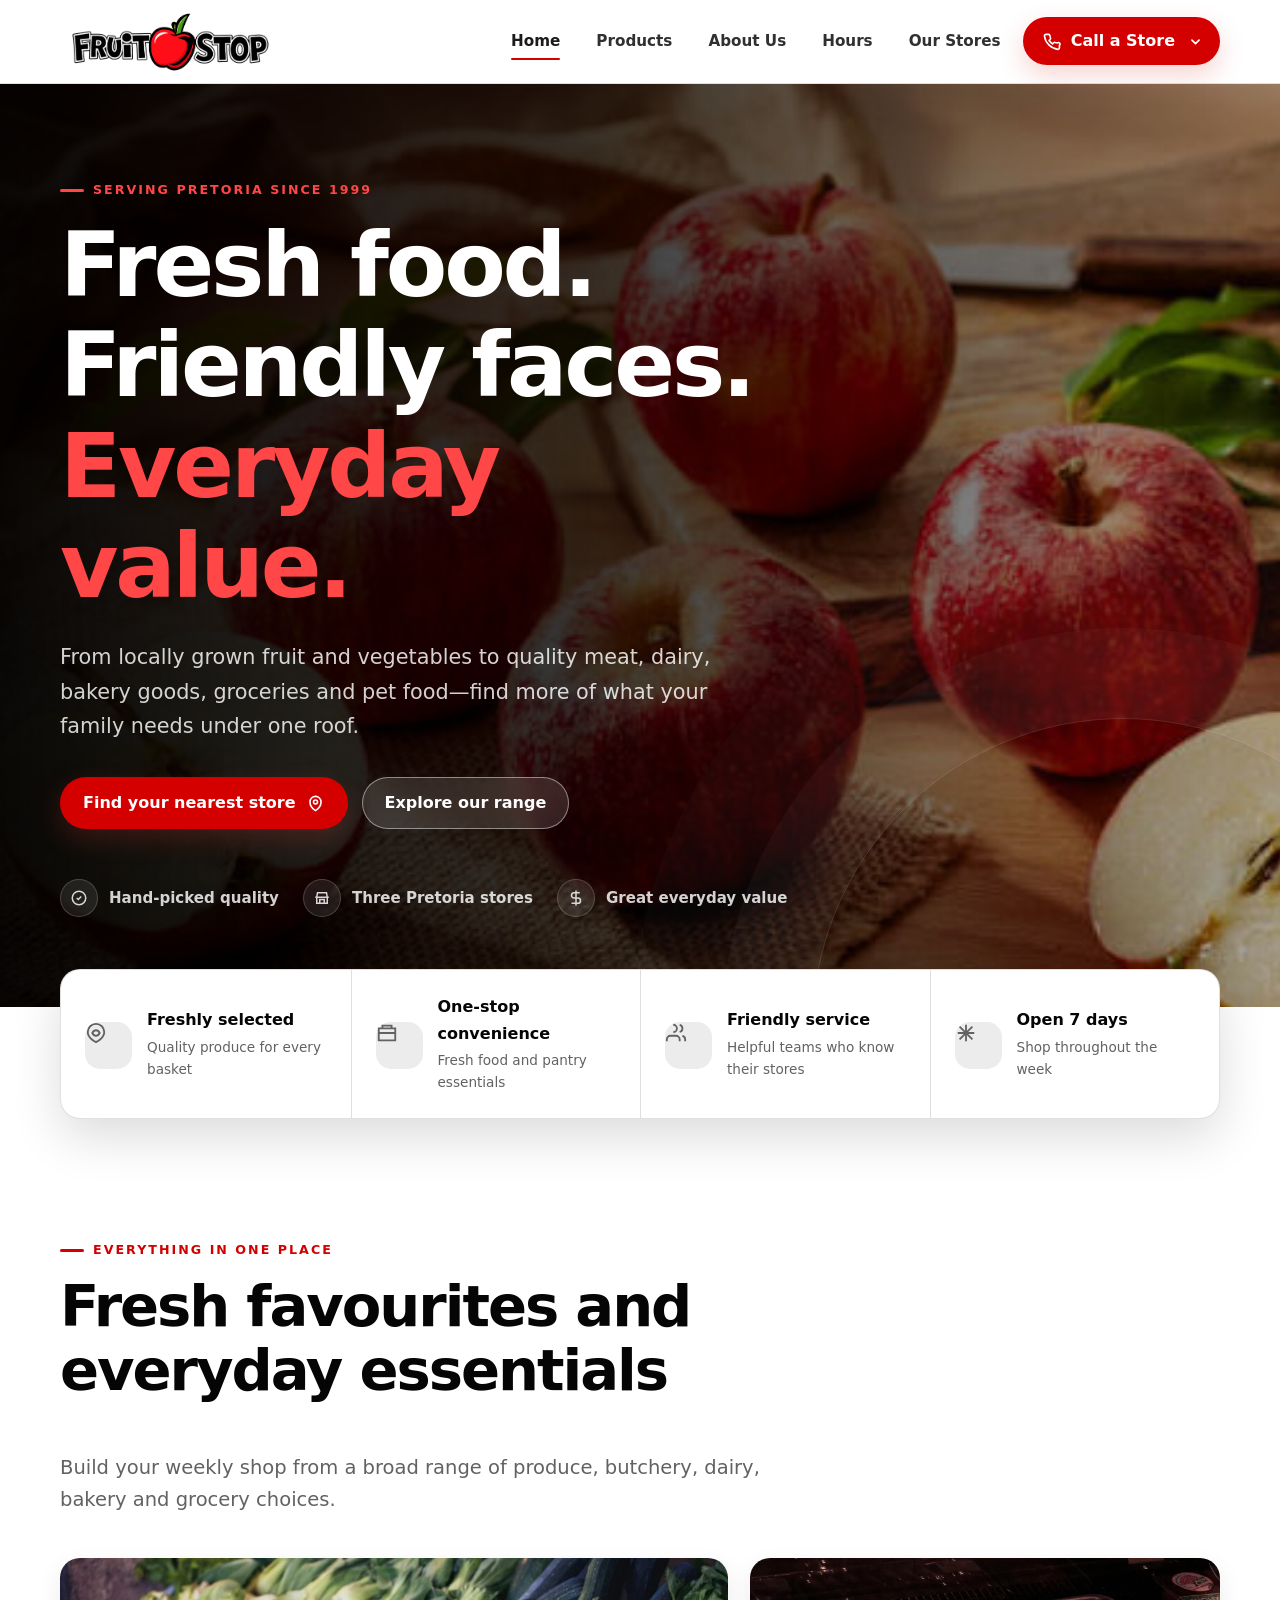
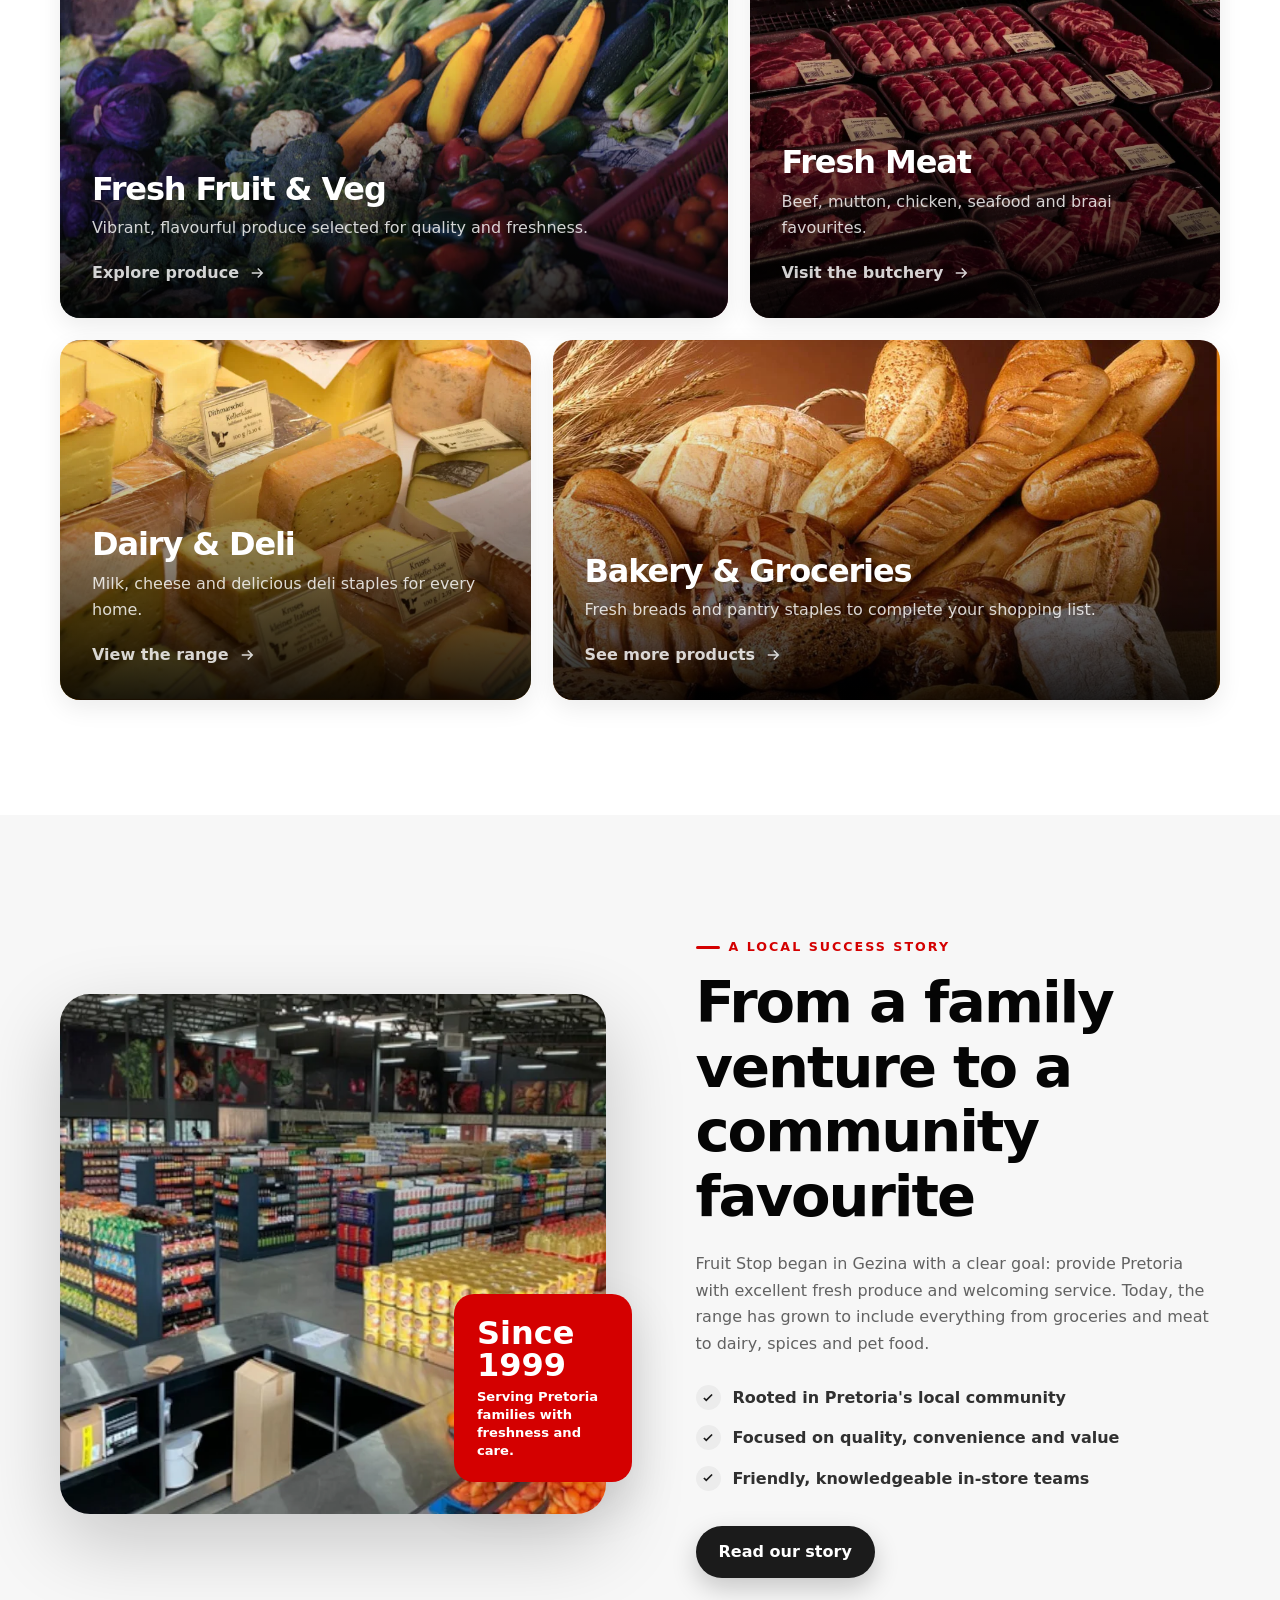
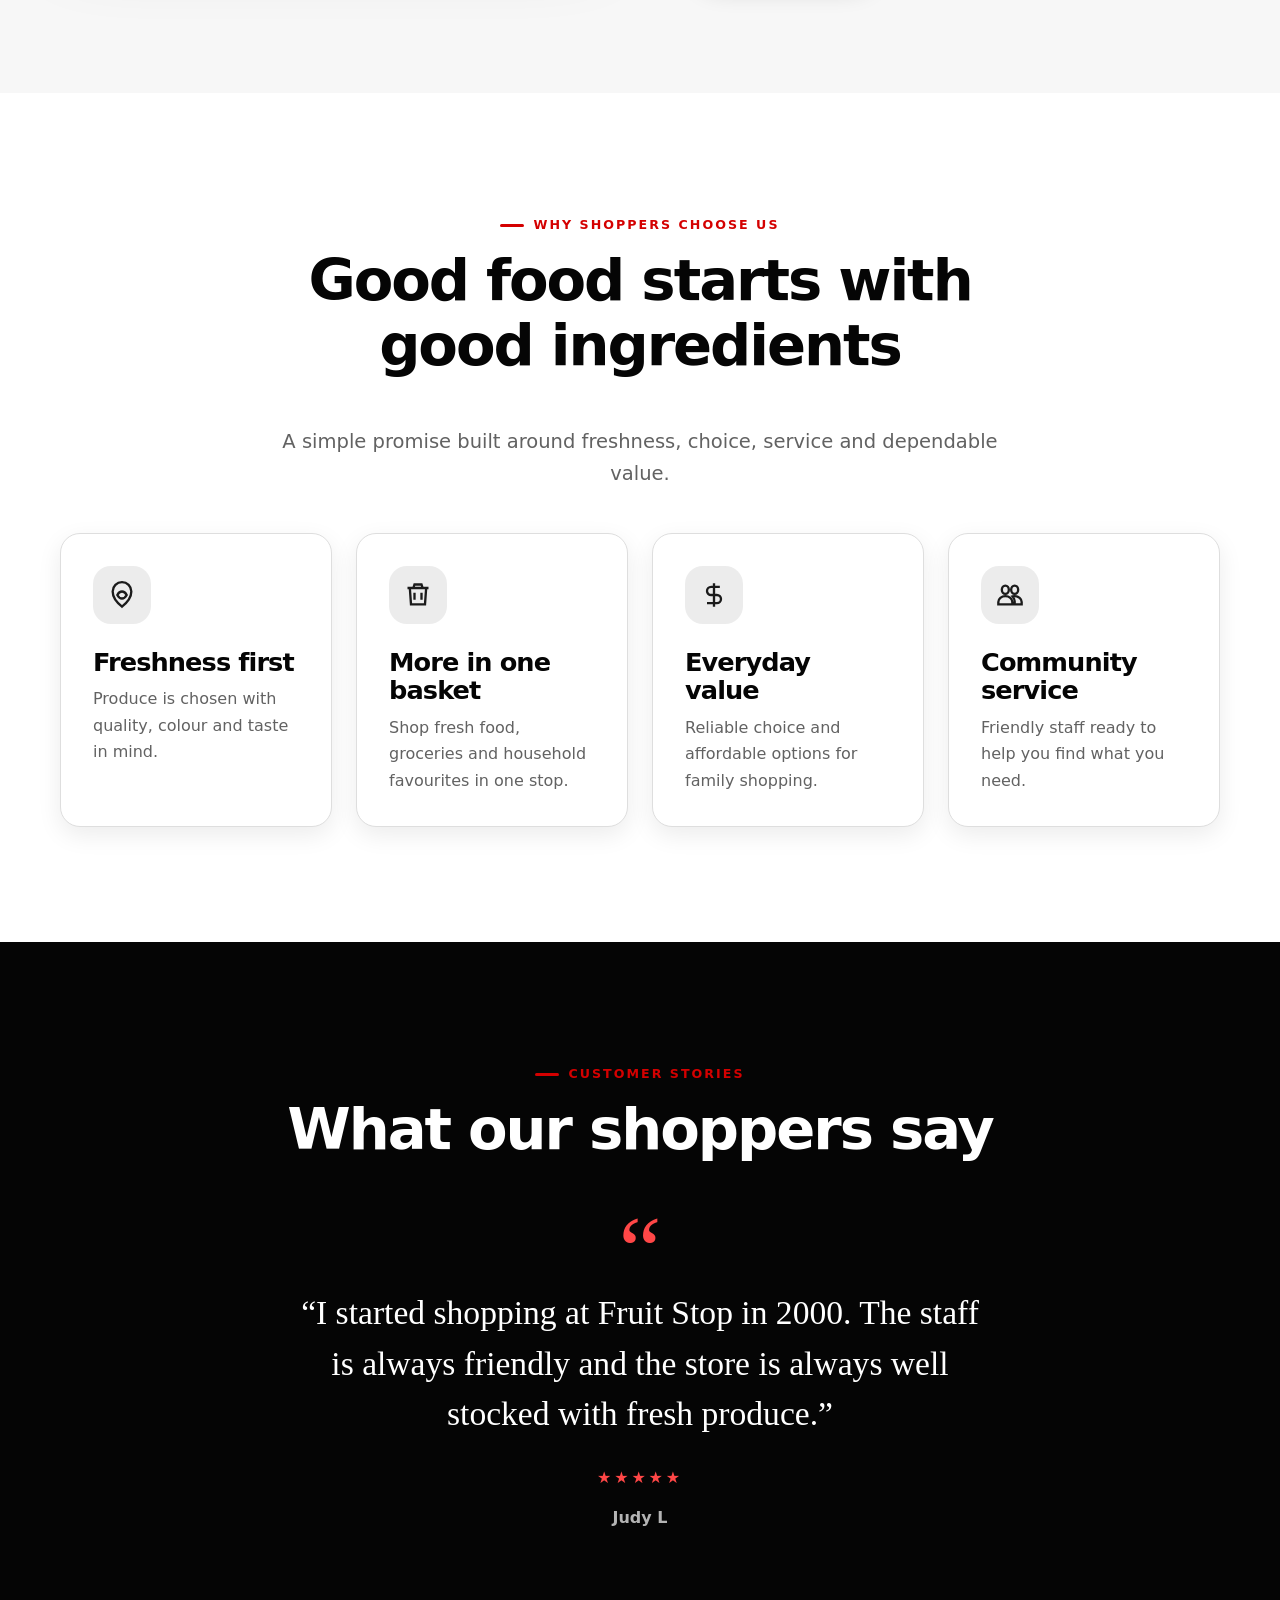
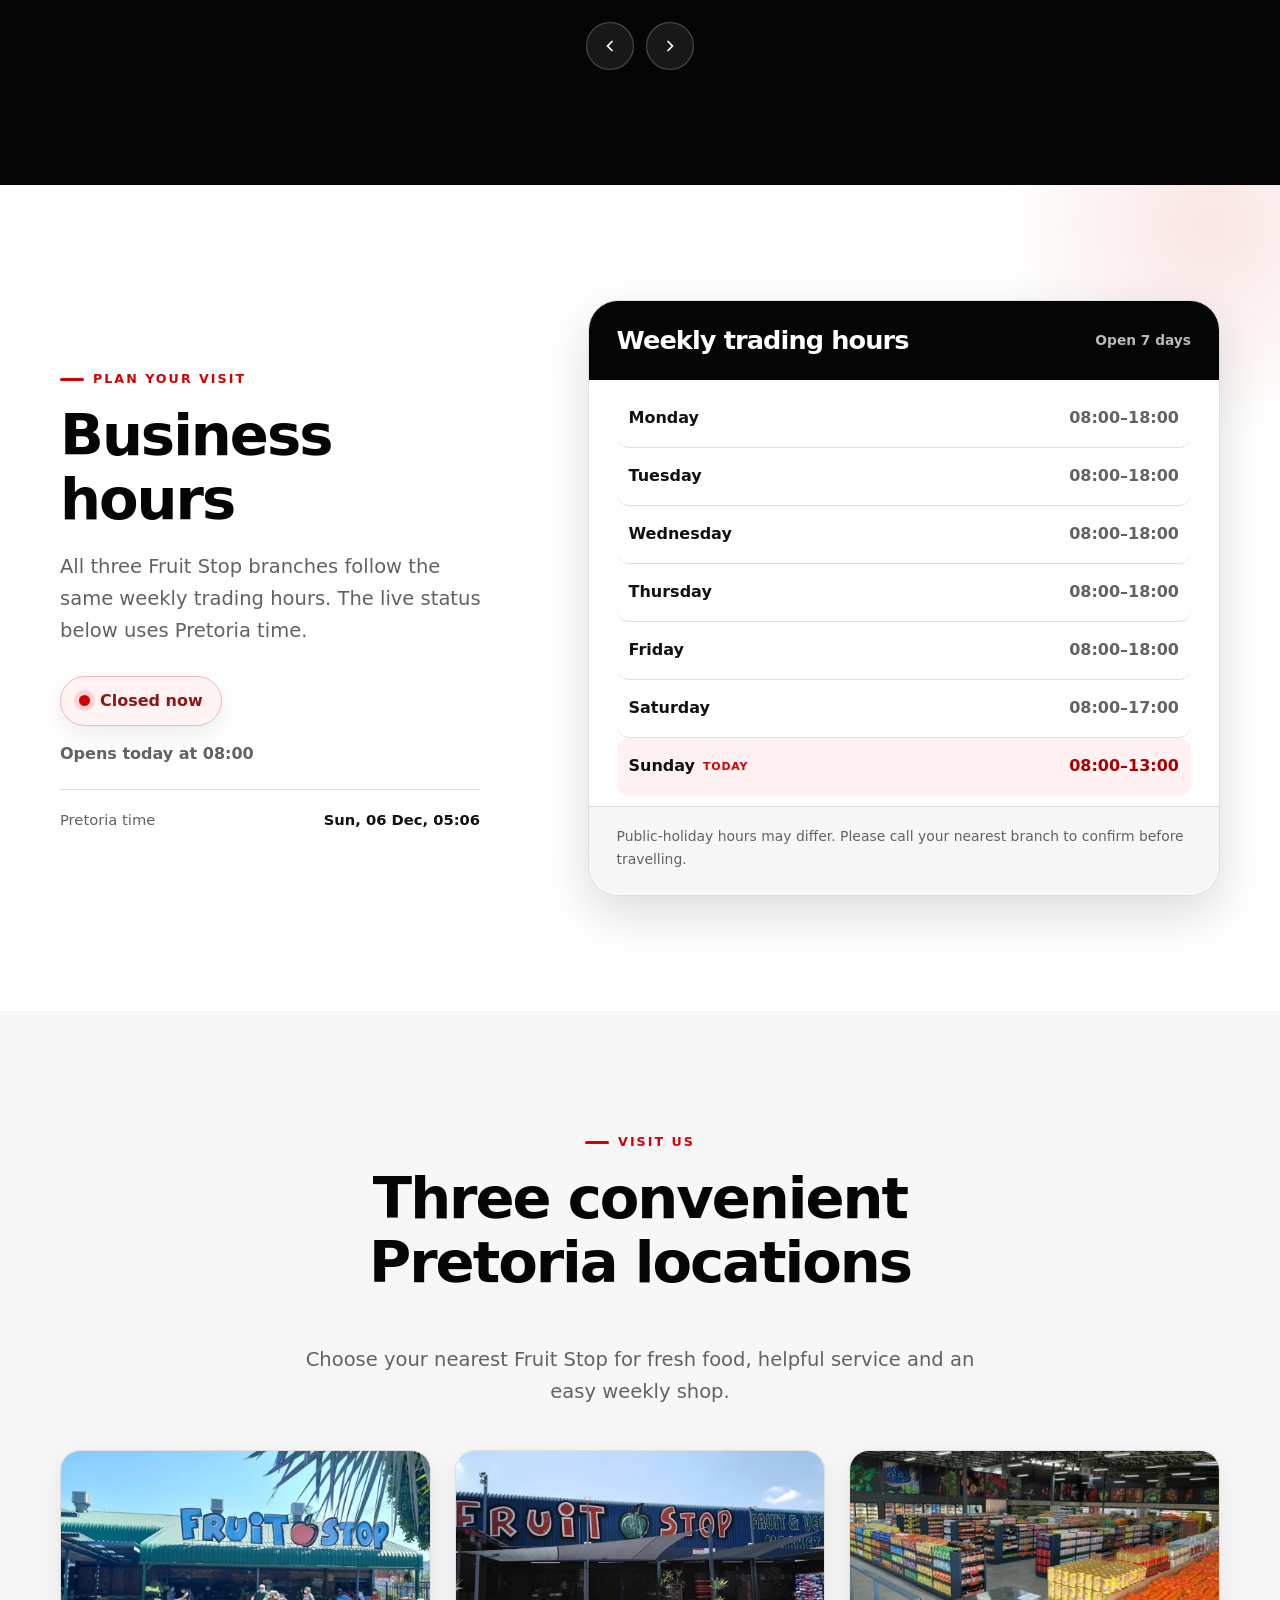
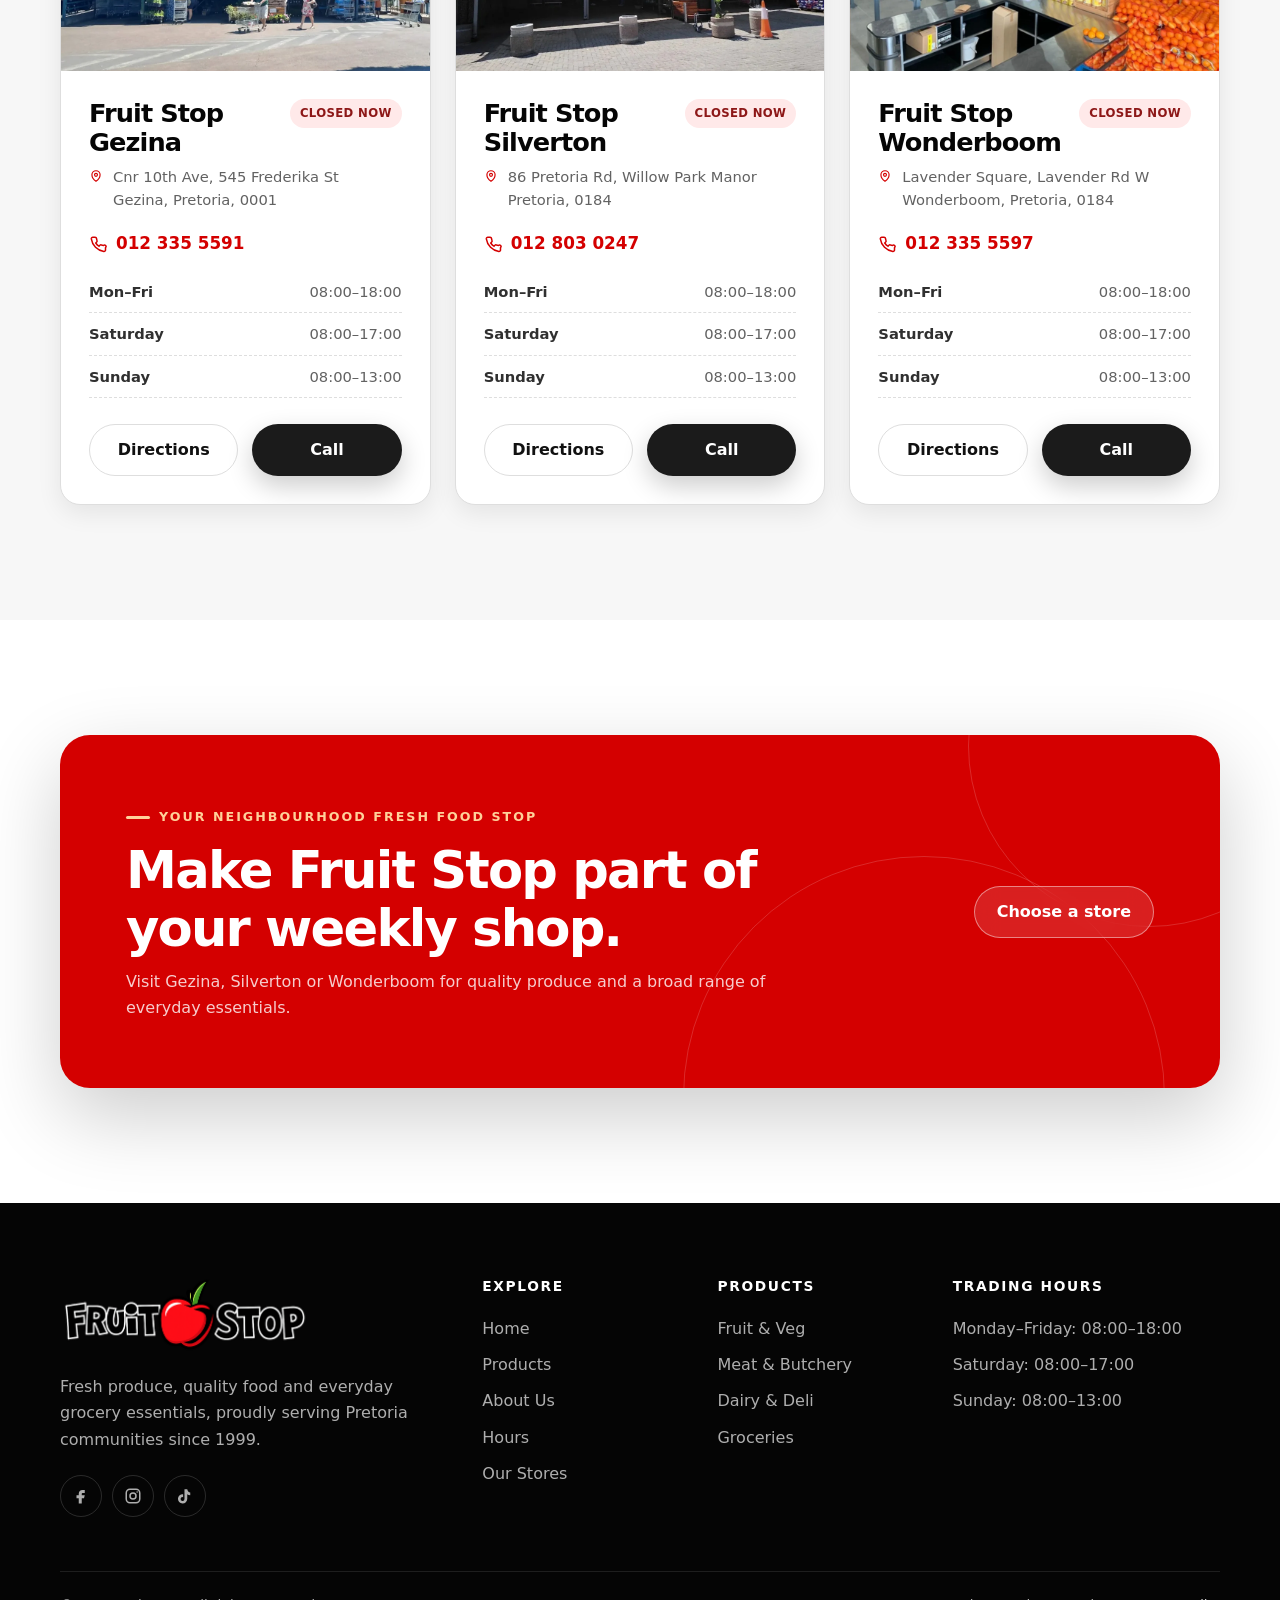
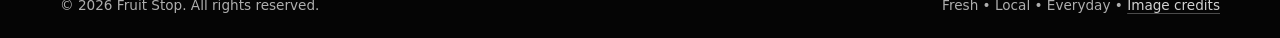
==== commit ace3fdb0: "testimonials" ====
--- a/index.html
+++ b/index.html
@@ -292,6 +292,9 @@
 <article class="testimonial"><div aria-hidden="true" class="quote-mark">“</div><blockquote>“I started shopping at Fruit Stop in 2000. The staff is always friendly and the store is always well stocked with fresh produce.”</blockquote><div aria-label="5 out of 5 stars" class="stars">★★★★★</div><cite>Judy L</cite></article>
 <article class="testimonial"><div aria-hidden="true" class="quote-mark">“</div><blockquote>“Clean, well laid out and very reasonably priced. The reward system adds even more value to an affordable shopping experience.”</blockquote><div aria-label="5 out of 5 stars" class="stars">★★★★★</div><cite>Belinda LR</cite></article>
 <article class="testimonial"><div aria-hidden="true" class="quote-mark">“</div><blockquote>“Fruit Stop helped me prepare a fruit basket at short notice. What service and friendliness—it was a pleasure doing business with them.”</blockquote><div aria-label="5 out of 5 stars" class="stars">★★★★★</div><cite>ClickMode SA</cite></article>
+<article class="testimonial"><div aria-hidden="true" class="quote-mark">“</div><blockquote>“Clean, well laid out, and very reasonable prices. Fruit Stop Gezina reward system/card in place, which ads to value to an already affordable shopping experience.”</blockquote><div aria-label="5 out of 5 stars" class="stars">★★★★★</div><cite>Belinda LR</cite></article>
+<article class="testimonial"><div aria-hidden="true" class="quote-mark">“</div><blockquote>“It’s my perfect place so far in my community. All things are affordable and reliable quality is guaranteed. Kudos to the management.”</blockquote><div aria-label="5 out of 5 stars" class="stars">★★★★★</div><cite>Ebenezer S</cite></article>
+<article class="testimonial"><div aria-hidden="true" class="quote-mark">“</div><blockquote>"The fruit and vegetables is of hi standards an excellent condition . And the restaurant look also to a great idea,for something nice to eat and drink.”</blockquote><div aria-label="5 out of 5 stars" class="stars">★★★★★</div><cite>Kobus M</cite></article>
 </div>
 </div>
 <div class="slider-controls">
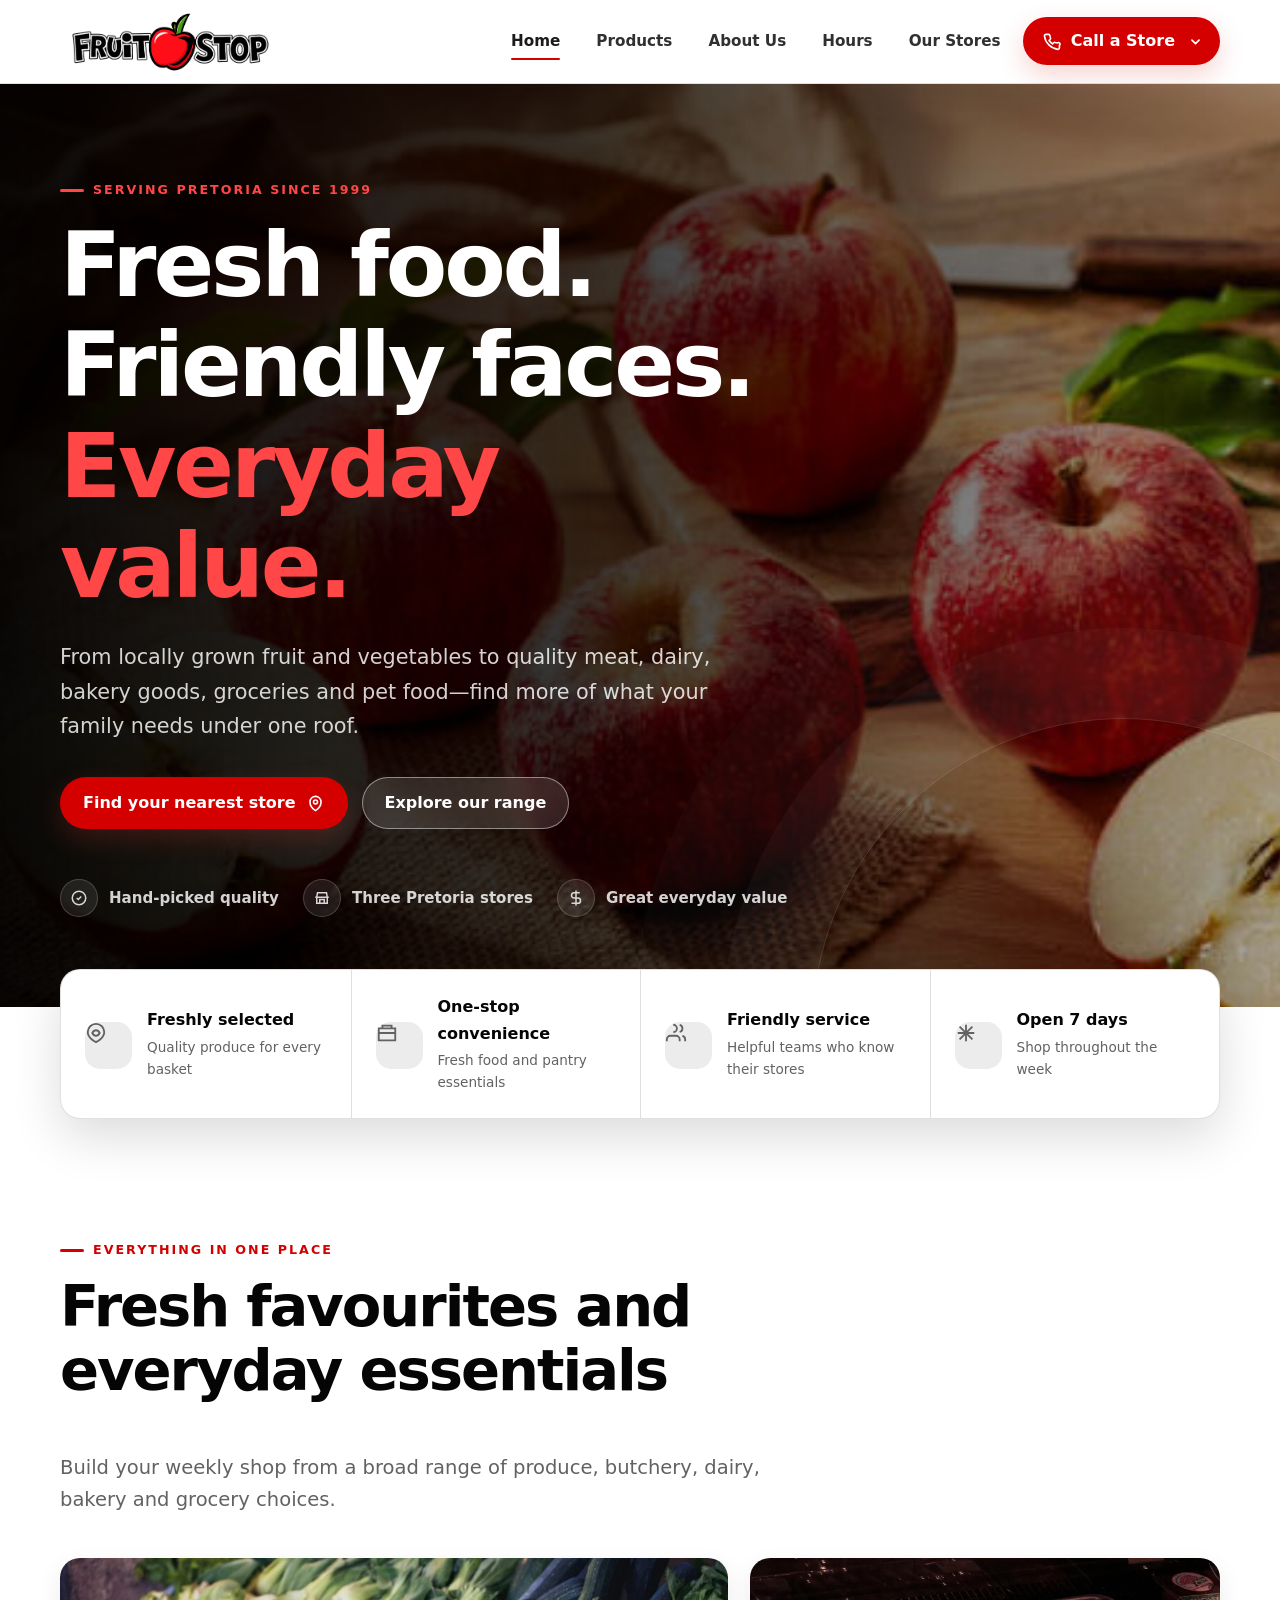
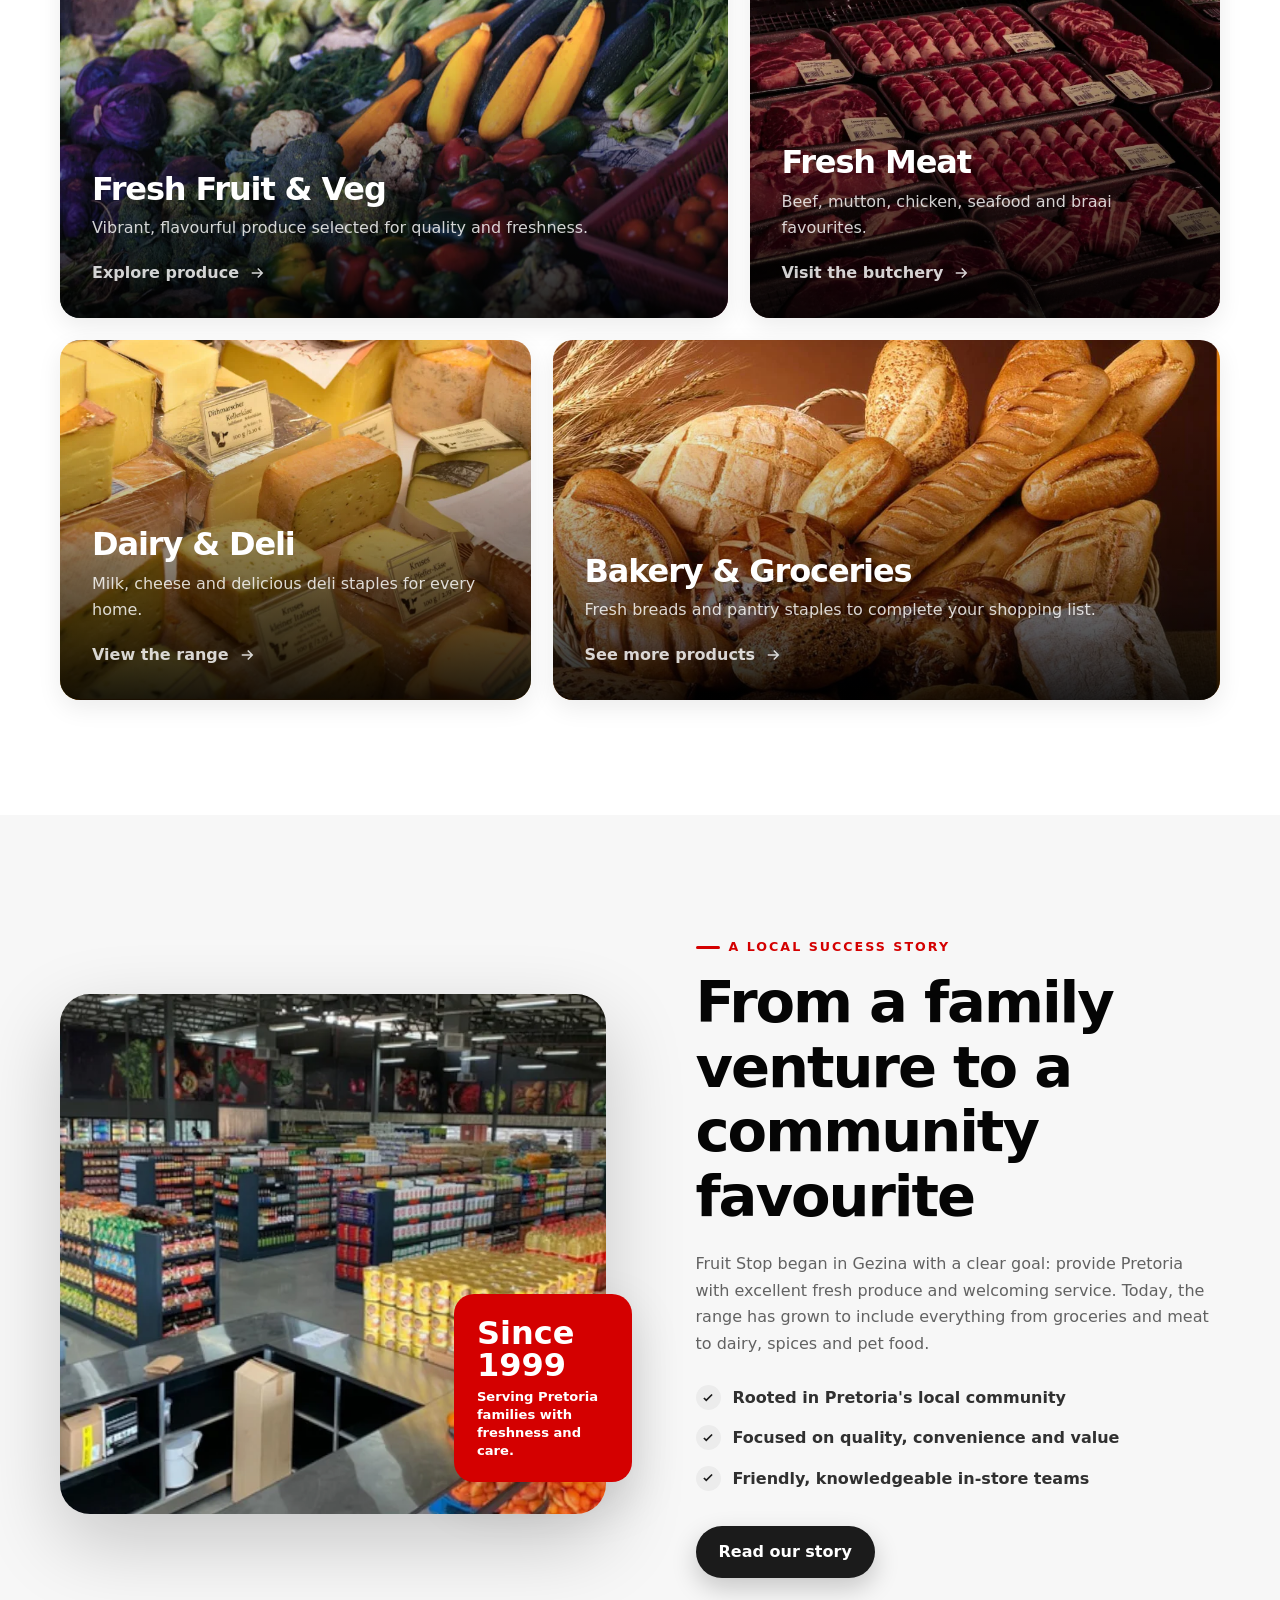
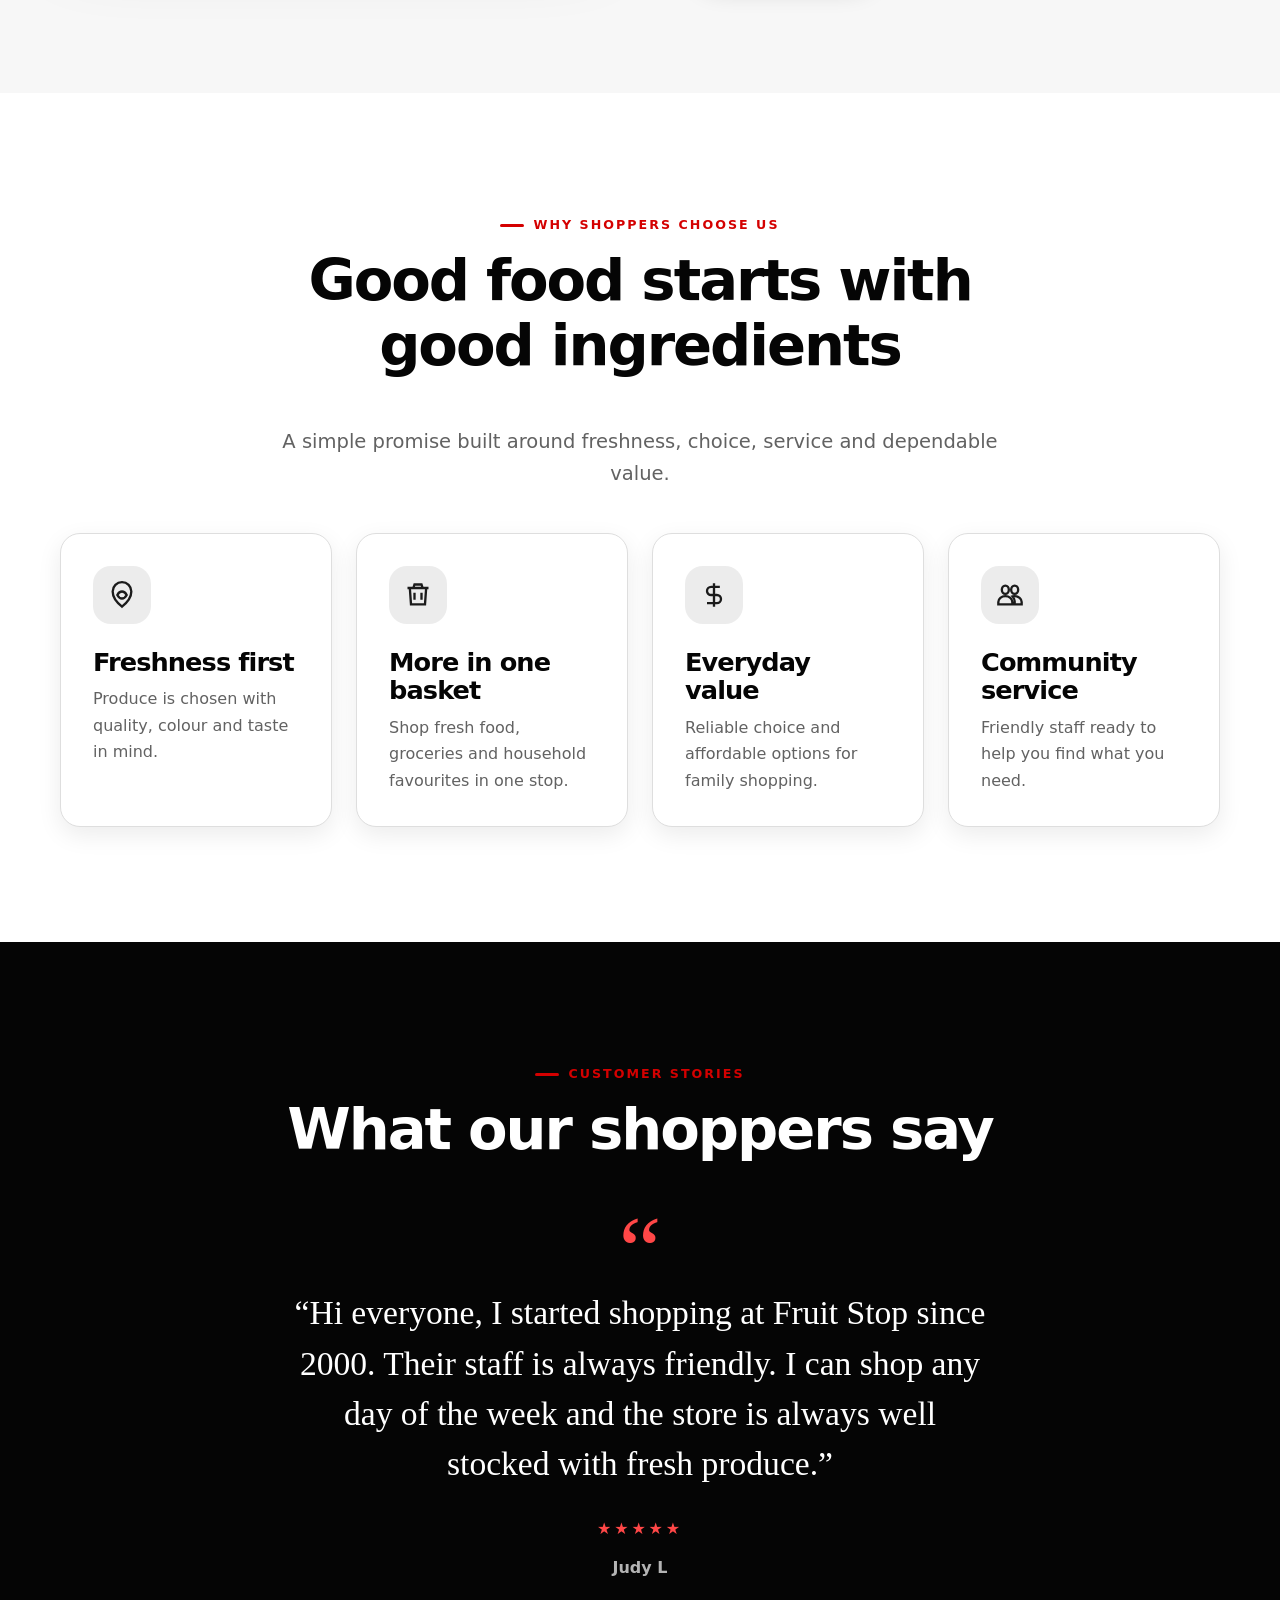
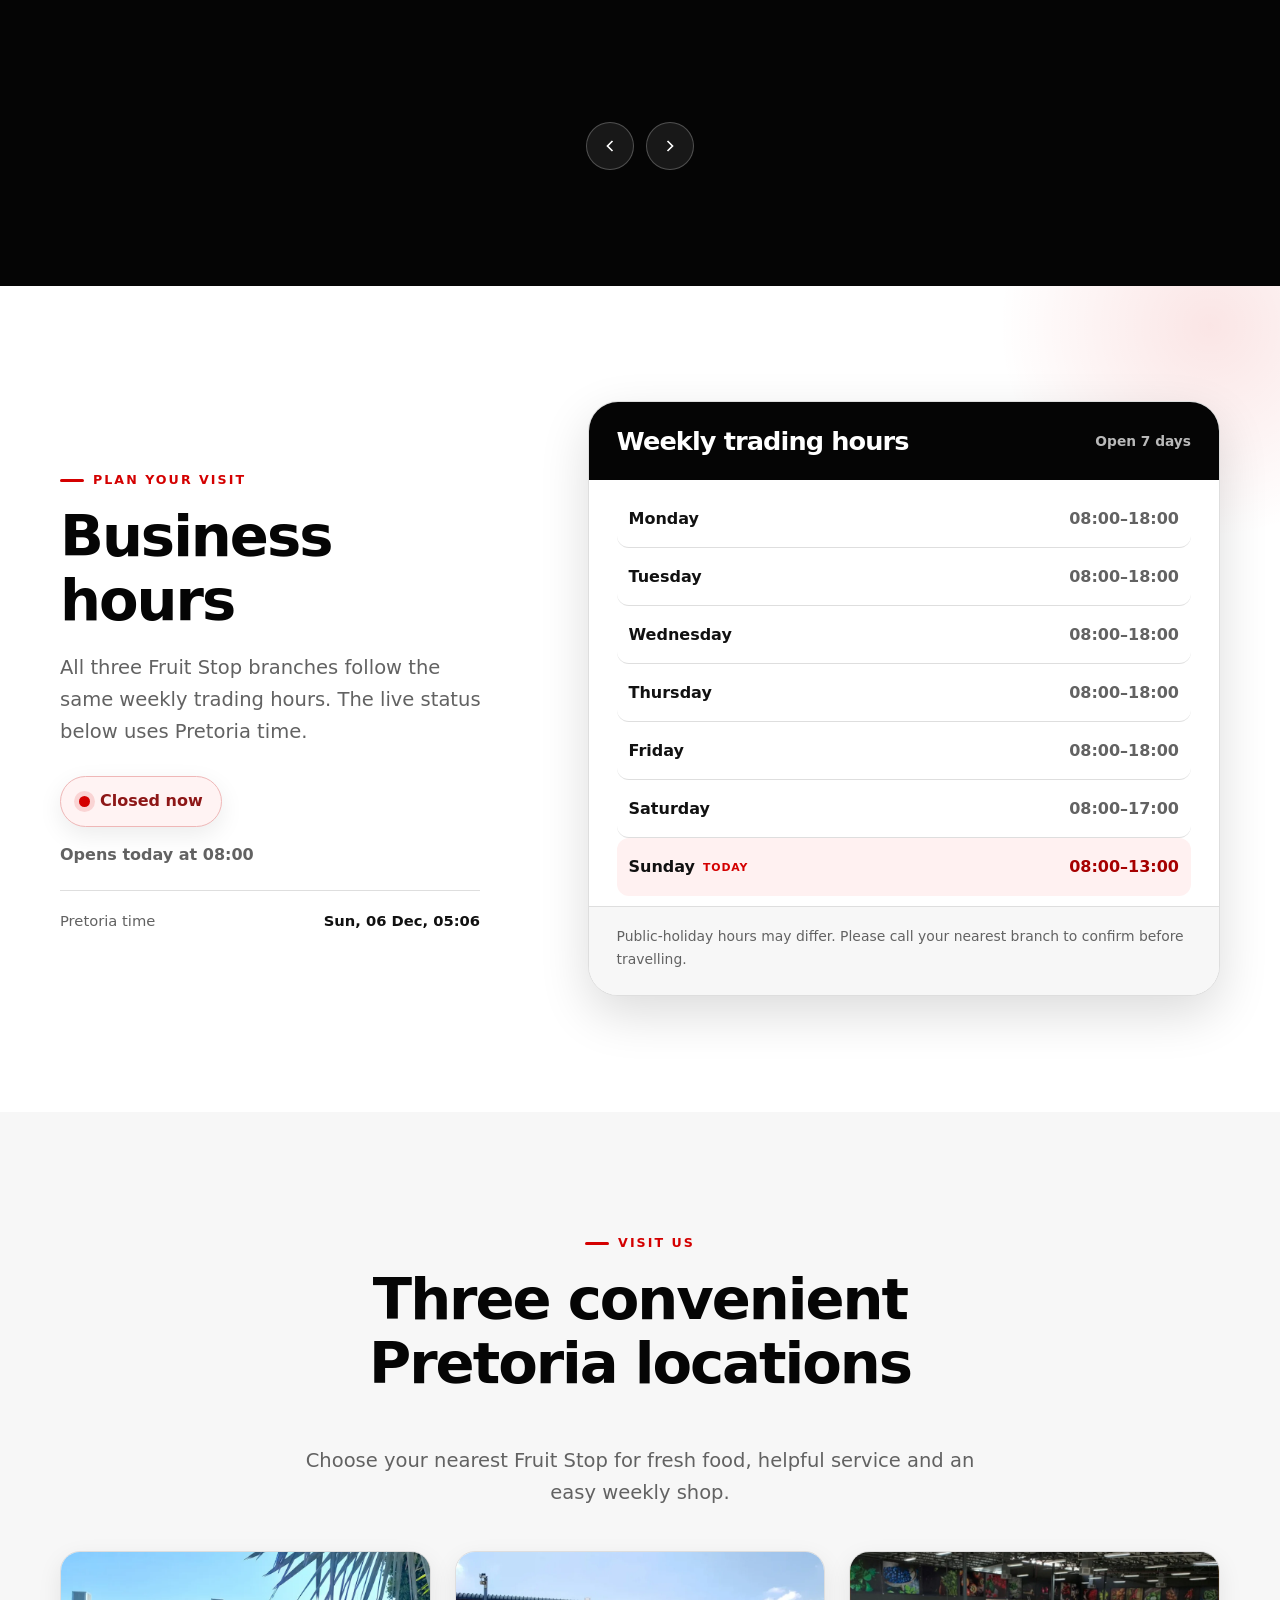
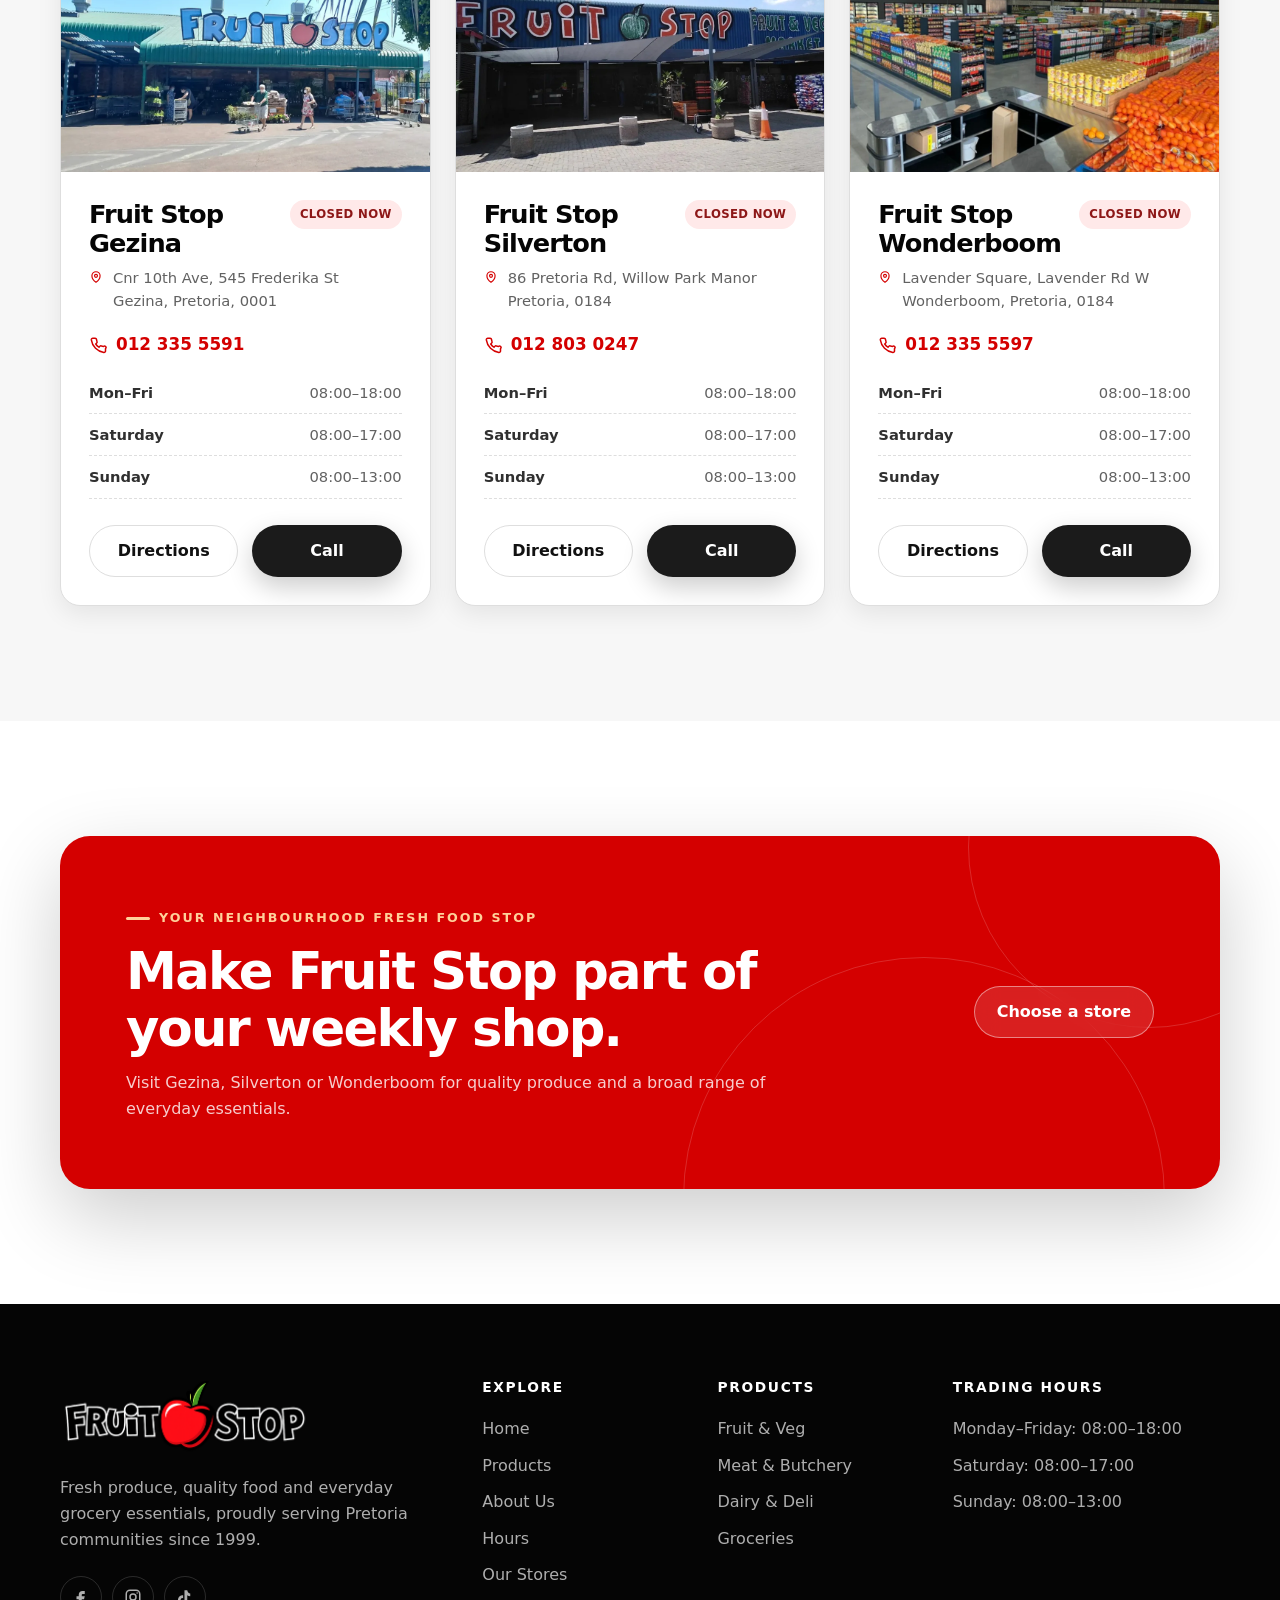
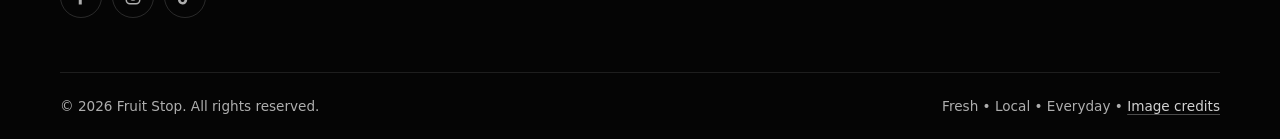
==== commit dc9a10f2: "test" ====
--- a/index.html
+++ b/index.html
@@ -289,10 +289,10 @@
 <div class="testimonial-shell reveal">
 <div aria-live="polite" class="testimonial-slider">
 <div class="testimonial-track" data-testimonial-track="">
-<article class="testimonial"><div aria-hidden="true" class="quote-mark">“</div><blockquote>“I started shopping at Fruit Stop in 2000. The staff is always friendly and the store is always well stocked with fresh produce.”</blockquote><div aria-label="5 out of 5 stars" class="stars">★★★★★</div><cite>Judy L</cite></article>
+<article class="testimonial"><div aria-hidden="true" class="quote-mark">“</div><blockquote>“Hi everyone, I started shopping at Fruit Stop since 2000. Their staff is always friendly. I can shop any day of the week and the store is always well stocked with fresh produce.”</blockquote><div aria-label="5 out of 5 stars" class="stars">★★★★★</div><cite>Judy L</cite></article>
 <article class="testimonial"><div aria-hidden="true" class="quote-mark">“</div><blockquote>“Clean, well laid out and very reasonably priced. The reward system adds even more value to an affordable shopping experience.”</blockquote><div aria-label="5 out of 5 stars" class="stars">★★★★★</div><cite>Belinda LR</cite></article>
-<article class="testimonial"><div aria-hidden="true" class="quote-mark">“</div><blockquote>“Fruit Stop helped me prepare a fruit basket at short notice. What service and friendliness—it was a pleasure doing business with them.”</blockquote><div aria-label="5 out of 5 stars" class="stars">★★★★★</div><cite>ClickMode SA</cite></article>
-<article class="testimonial"><div aria-hidden="true" class="quote-mark">“</div><blockquote>“Clean, well laid out, and very reasonable prices. Fruit Stop Gezina reward system/card in place, which ads to value to an already affordable shopping experience.”</blockquote><div aria-label="5 out of 5 stars" class="stars">★★★★★</div><cite>Belinda LR</cite></article>
+<article class="testimonial"><div aria-hidden="true" class="quote-mark">“</div><blockquote>Took a wild chance and contacted the Fruit Stop and asked if they could pack me a fruit basket. To my surprise Maria assured me she could and I picked it up soon after. What service! What friendliness! It was a pleasure doing business with you, Fruit Spot.</blockquote><div aria-label="5 out of 5 stars" class="stars">★★★★★</div><cite>ClickMode SA</cite></article>
+<article class="testimonial"><div aria-hidden="true" class="quote-mark">“</div><blockquote>“I have never had any bad experiences as Fruit Stop. Jonny, Jenny or Katarina is always available for customers and the other staff are always friendly and makes you feel welcome.”</blockquote><div aria-label="5 out of 5 stars" class="stars">★★★★★</div><cite>Tersia dP</cite></article>
 <article class="testimonial"><div aria-hidden="true" class="quote-mark">“</div><blockquote>“It’s my perfect place so far in my community. All things are affordable and reliable quality is guaranteed. Kudos to the management.”</blockquote><div aria-label="5 out of 5 stars" class="stars">★★★★★</div><cite>Ebenezer S</cite></article>
 <article class="testimonial"><div aria-hidden="true" class="quote-mark">“</div><blockquote>"The fruit and vegetables is of hi standards an excellent condition . And the restaurant look also to a great idea,for something nice to eat and drink.”</blockquote><div aria-label="5 out of 5 stars" class="stars">★★★★★</div><cite>Kobus M</cite></article>
 </div>
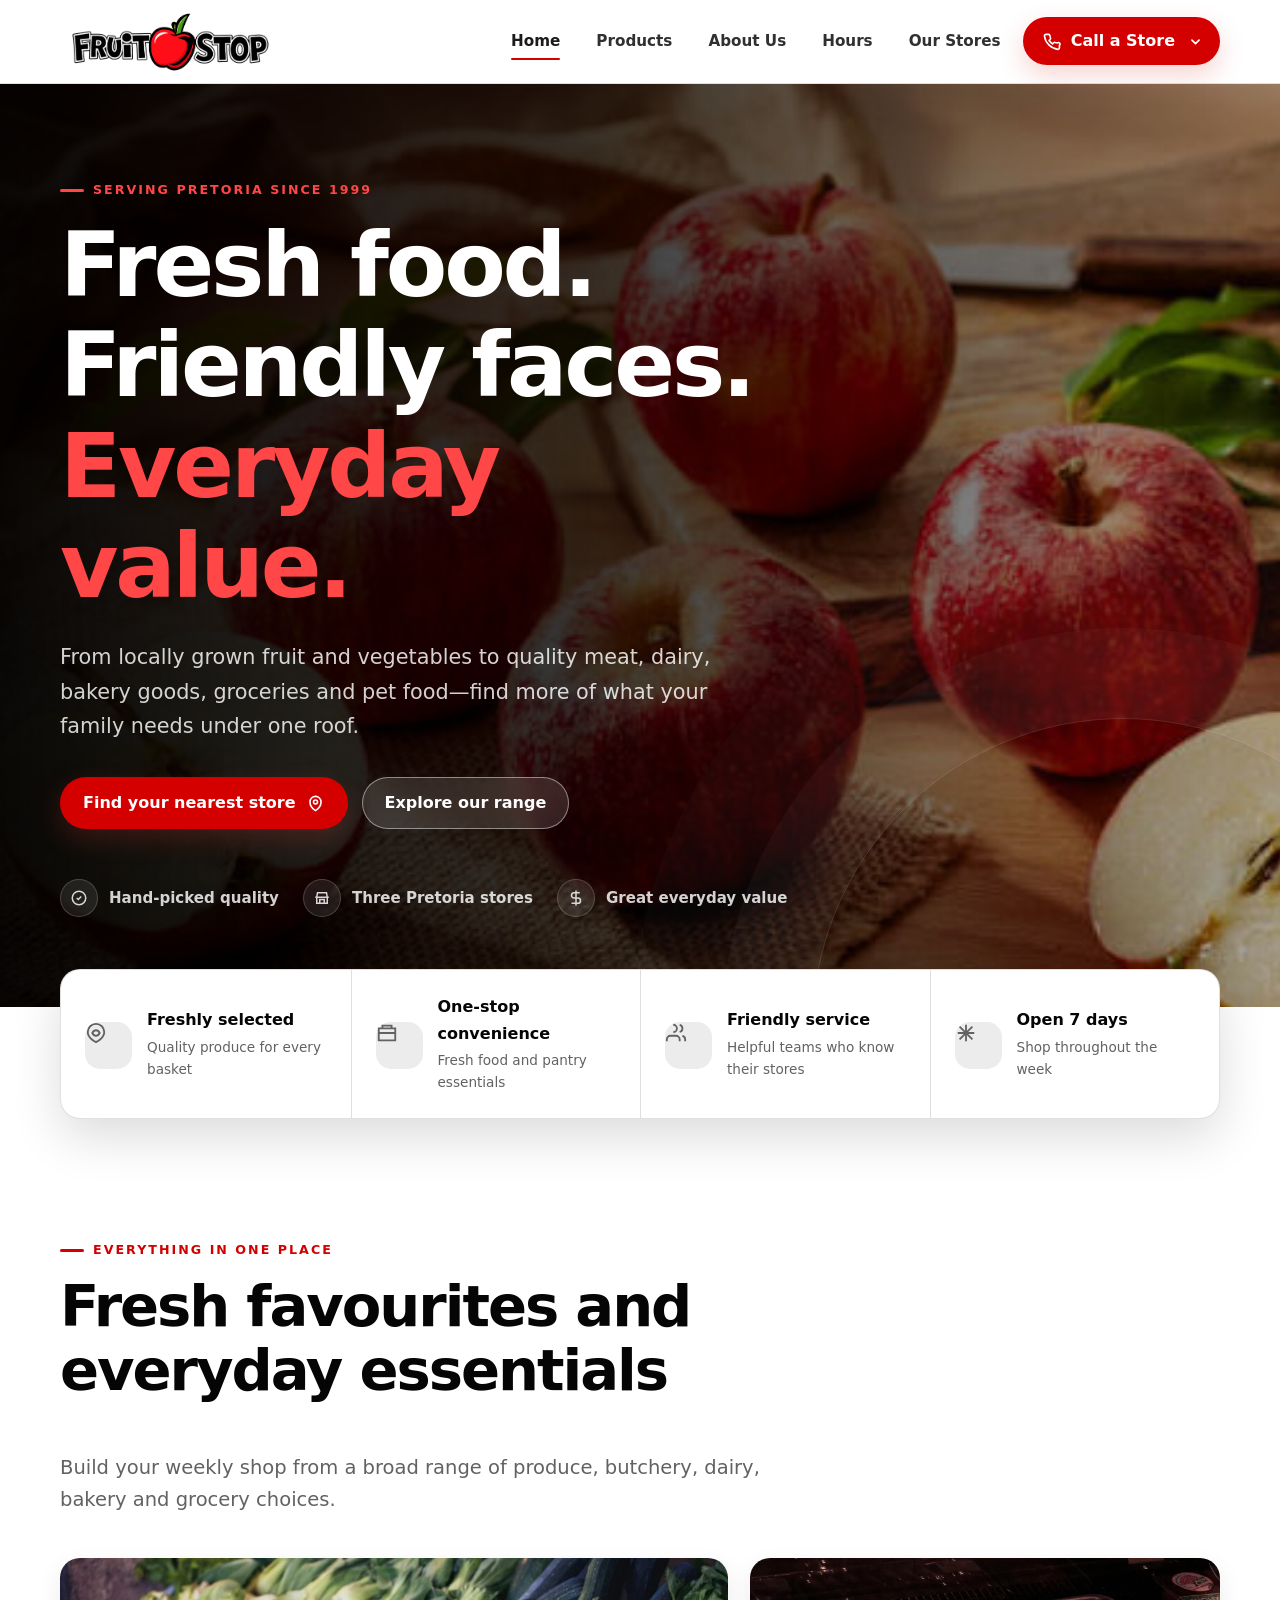
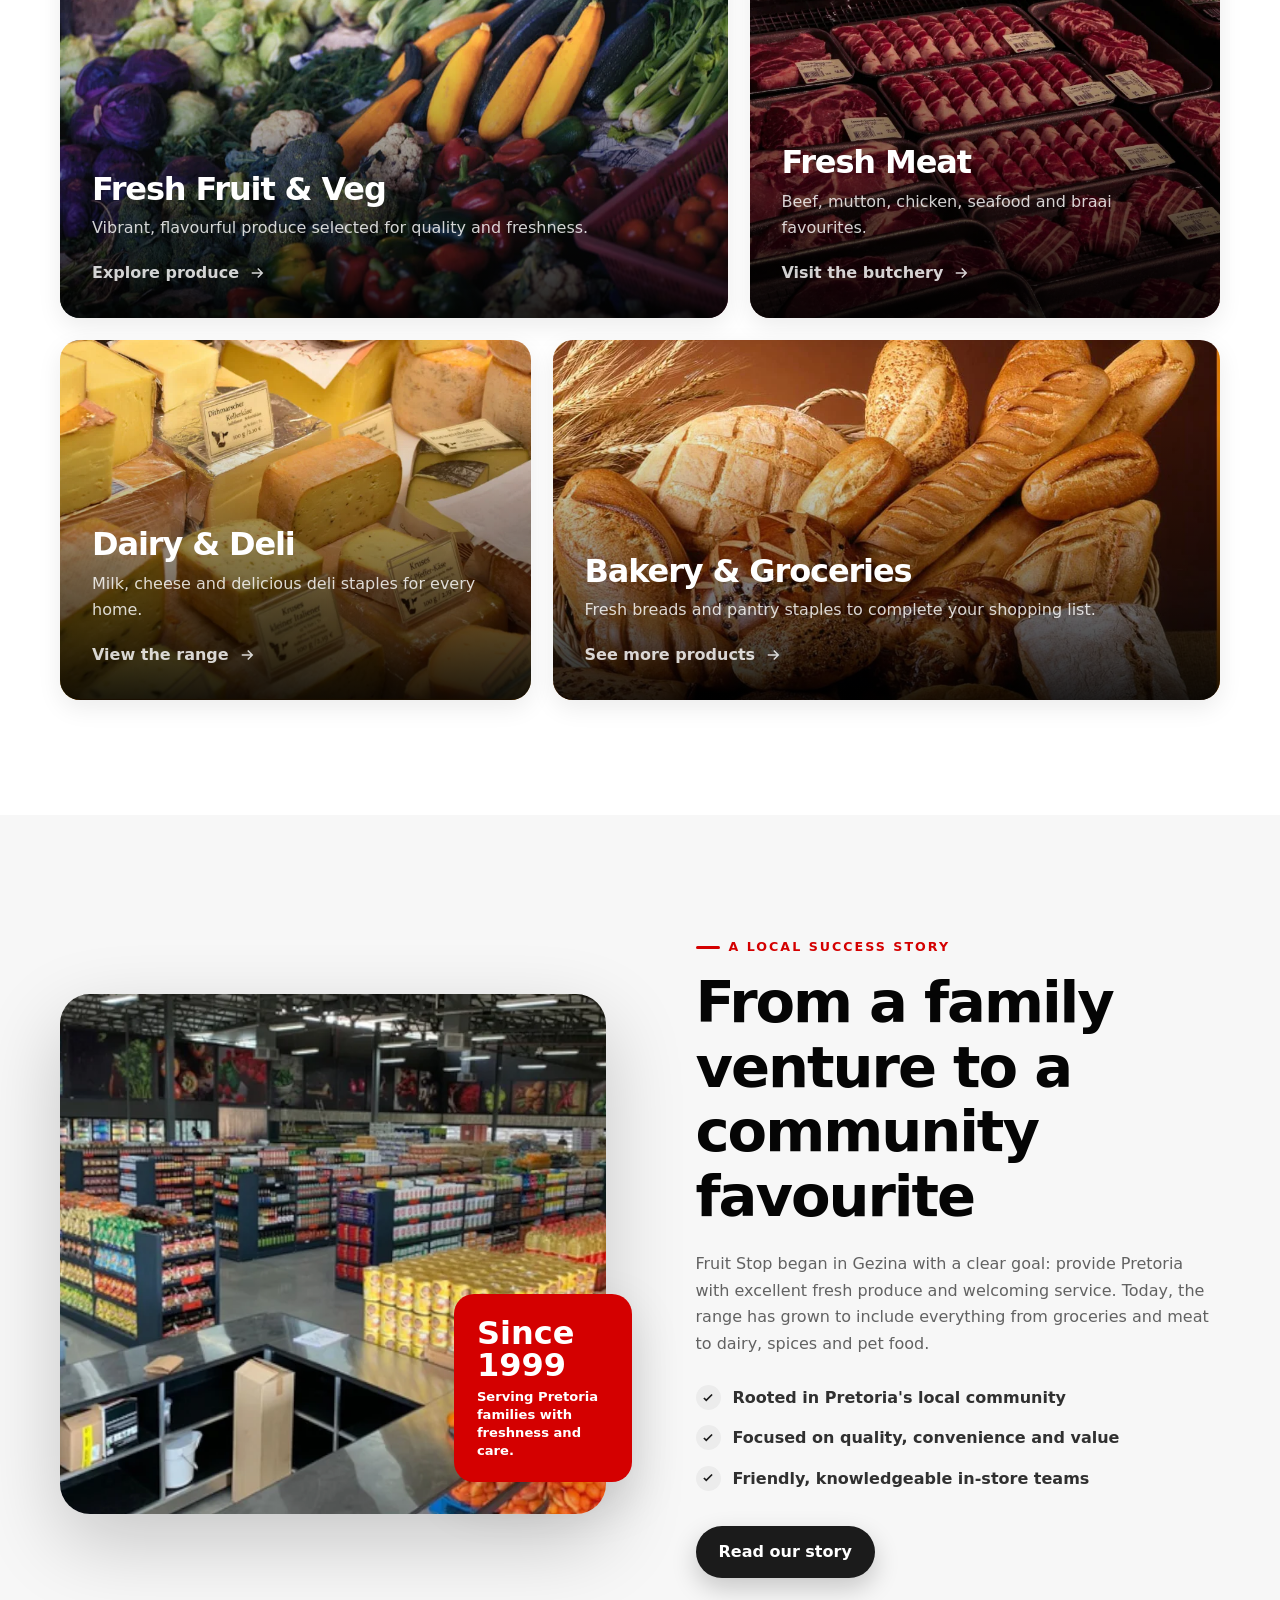
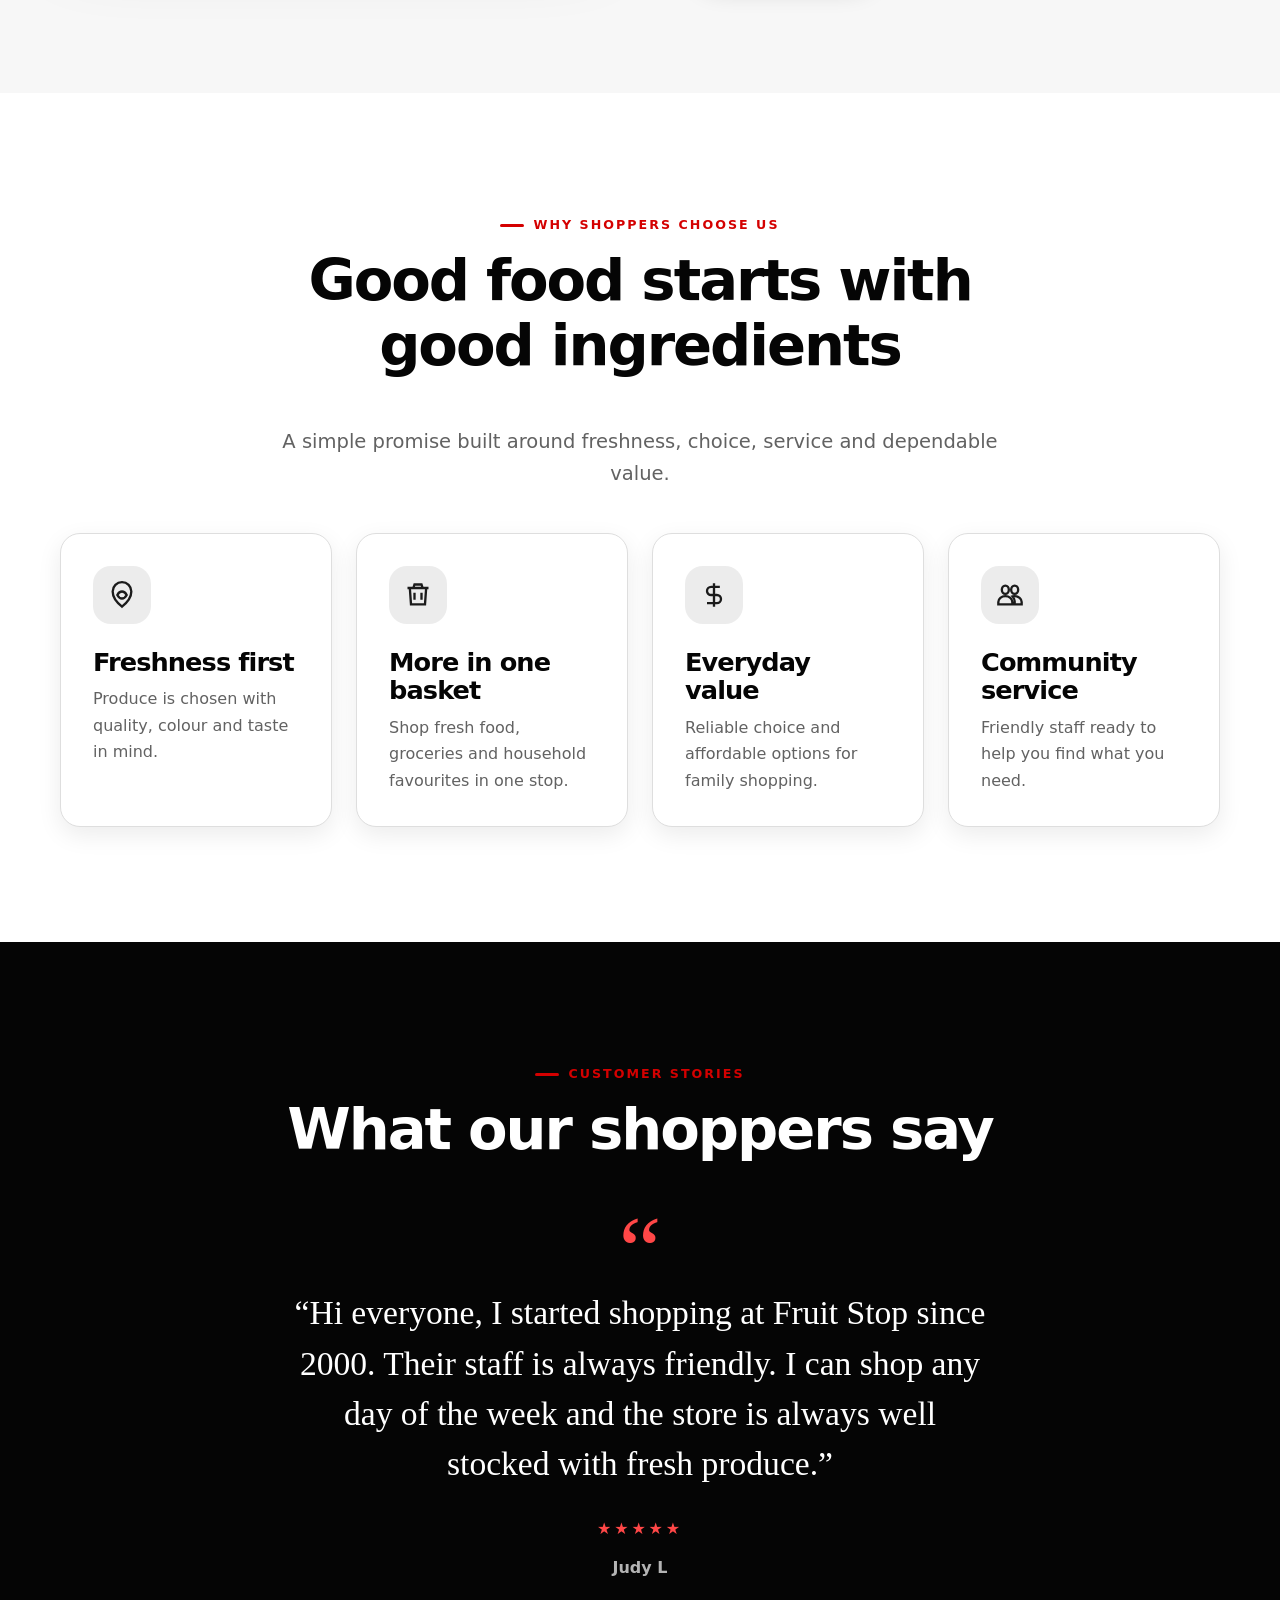
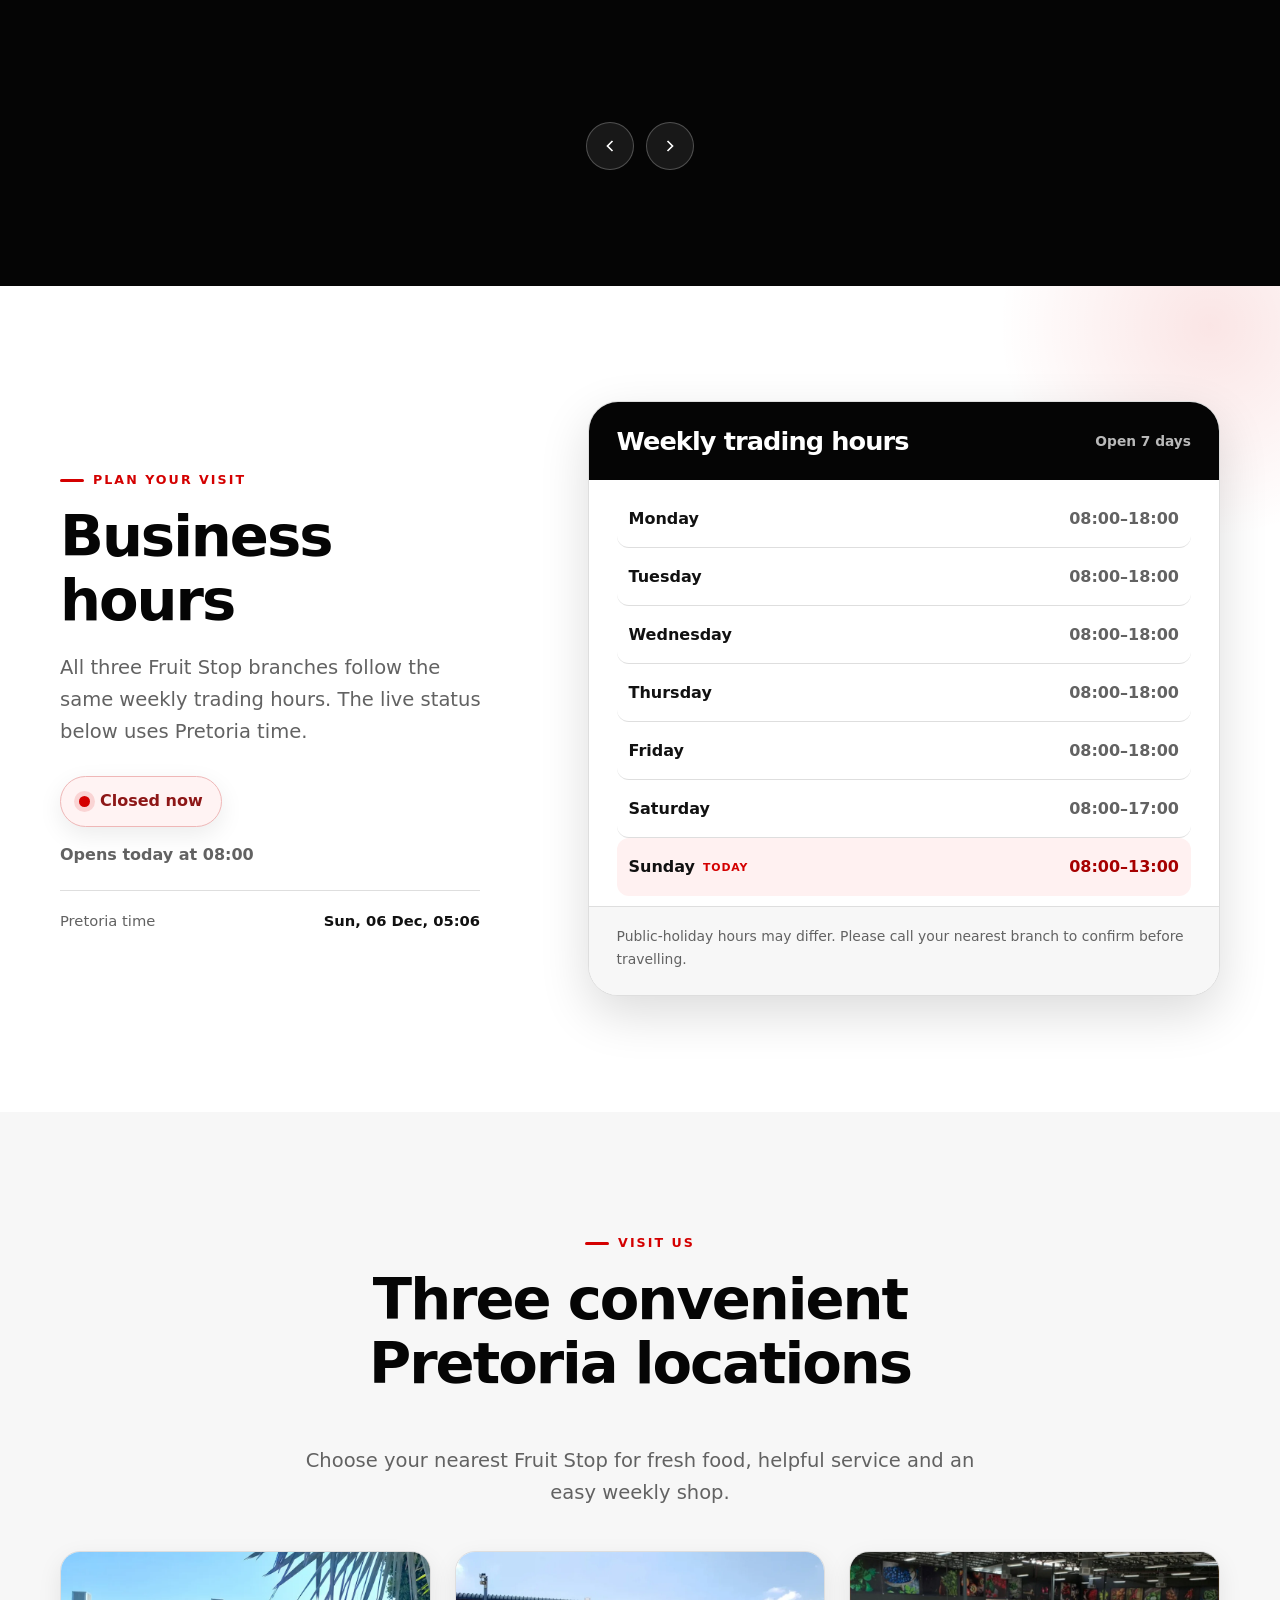
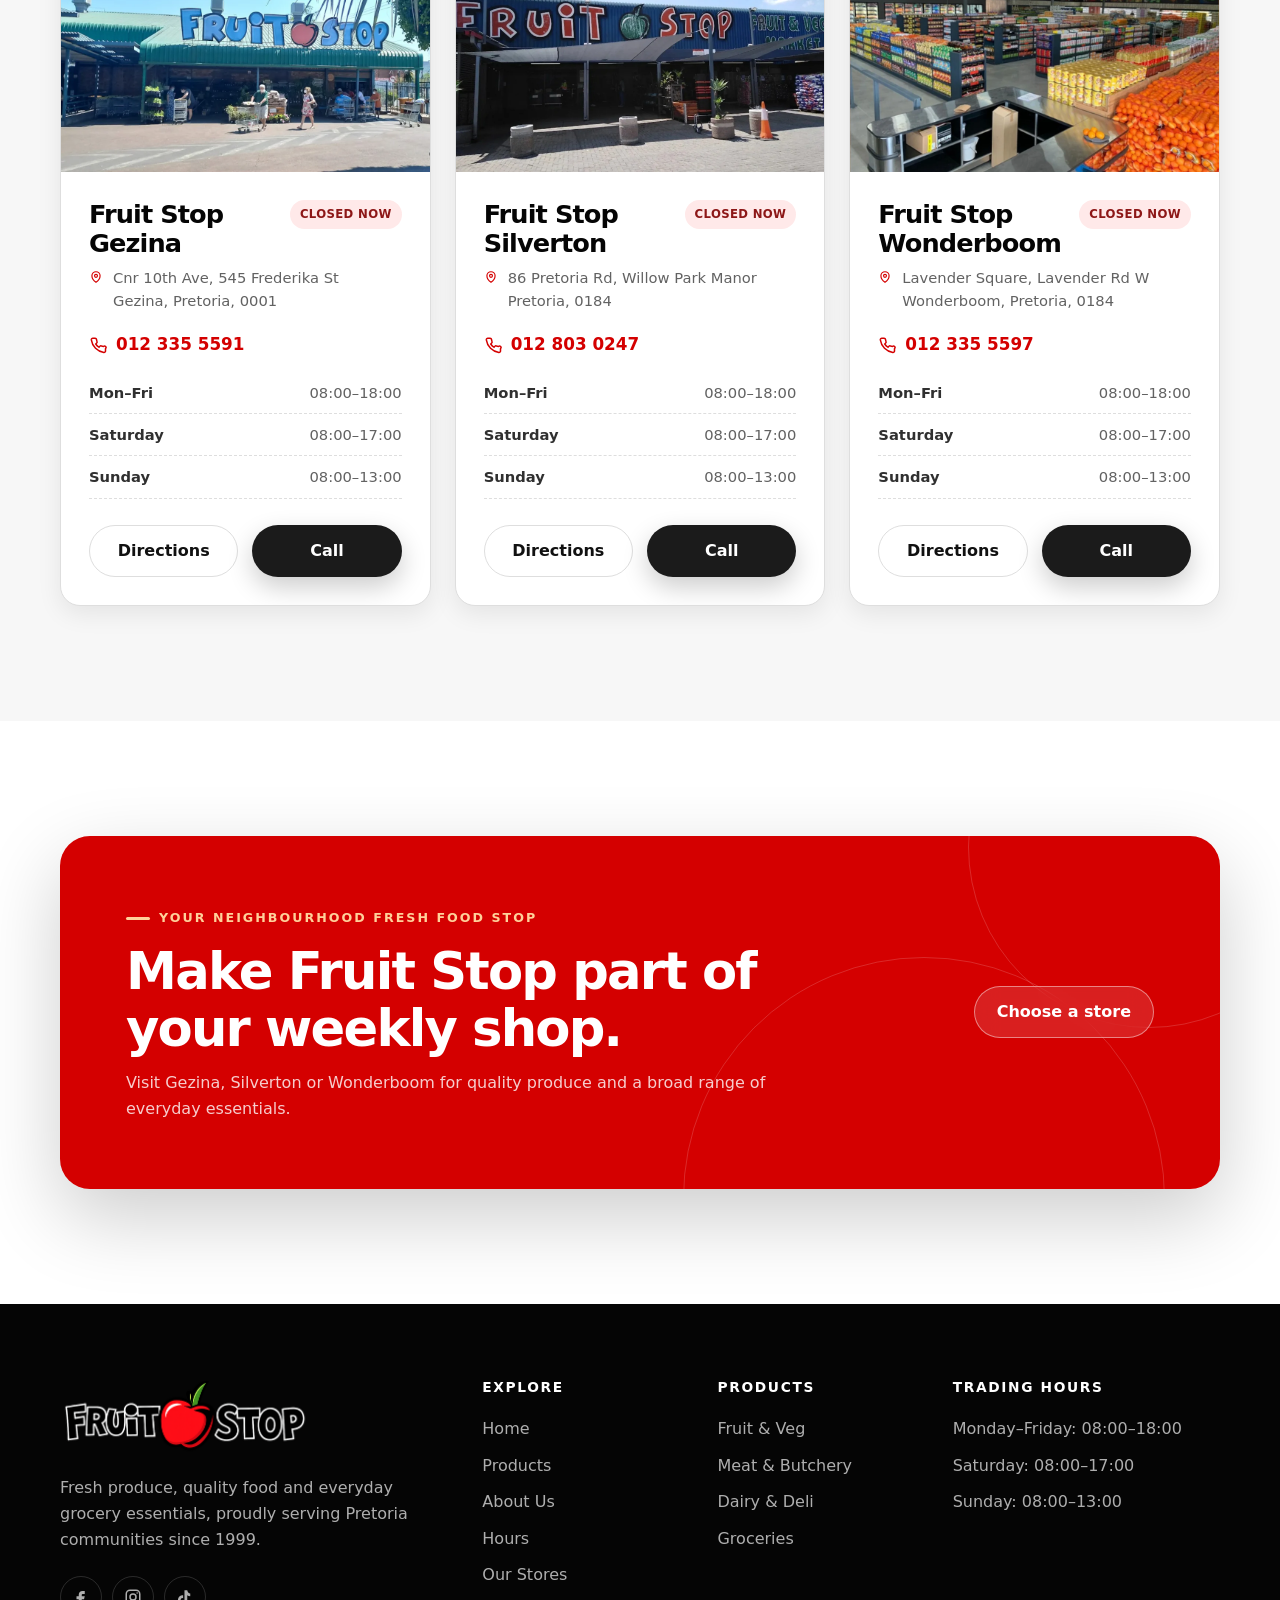
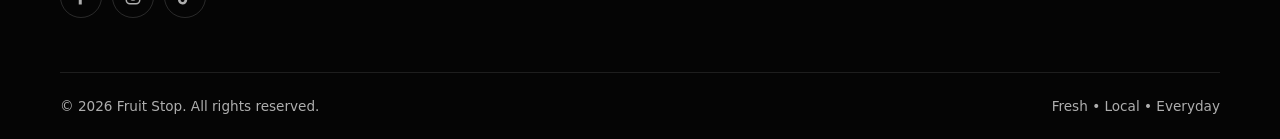
==== commit aed02ffa: "rem image credits" ====
--- a/index.html
+++ b/index.html
@@ -363,7 +363,7 @@
 <div><div class="footer-title">Products</div><ul class="footer-links"><li><a href="products.html#produce">Fruit &amp; Veg</a></li><li><a href="products.html#meat">Meat &amp; Butchery</a></li><li><a href="products.html#dairy">Dairy &amp; Deli</a></li><li><a href="products.html#groceries">Groceries</a></li></ul></div>
 <div><div class="footer-title">Trading hours</div><ul class="footer-links"><li>Monday–Friday: 08:00–18:00</li><li>Saturday: 08:00–17:00</li><li>Sunday: 08:00–13:00</li></ul></div>
 </div>
-<div class="container footer-bottom"><span>© <span data-current-year=""></span> Fruit Stop. All rights reserved.</span><span>Fresh • Local • Everyday <span aria-hidden="true">•</span> <a href="IMAGE-CREDITS.txt">Image credits</a></span></div>
+<div class="container footer-bottom"><span>© <span data-current-year=""></span> Fruit Stop. All rights reserved.</span><span>Fresh • Local • Everyday <span aria-hidden="true"></span></div>
 </footer>
 </body>
 </html>
